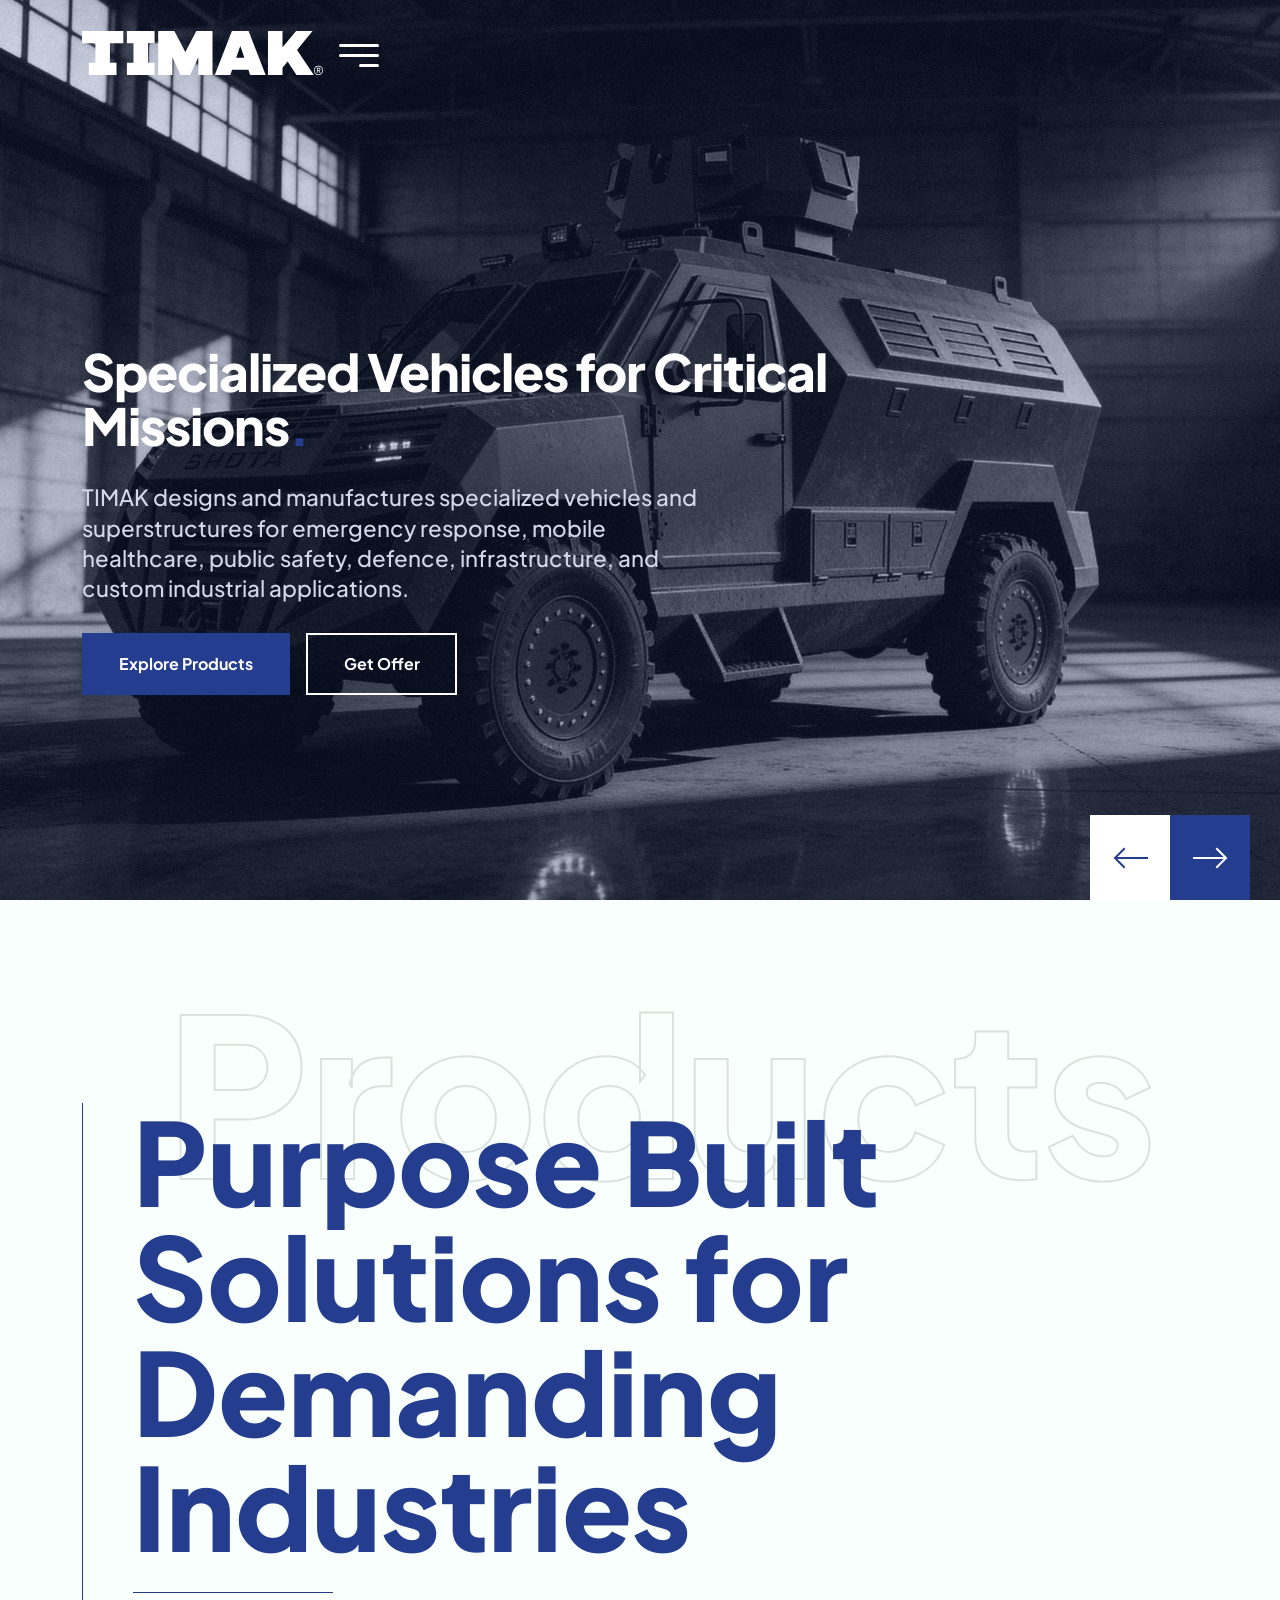
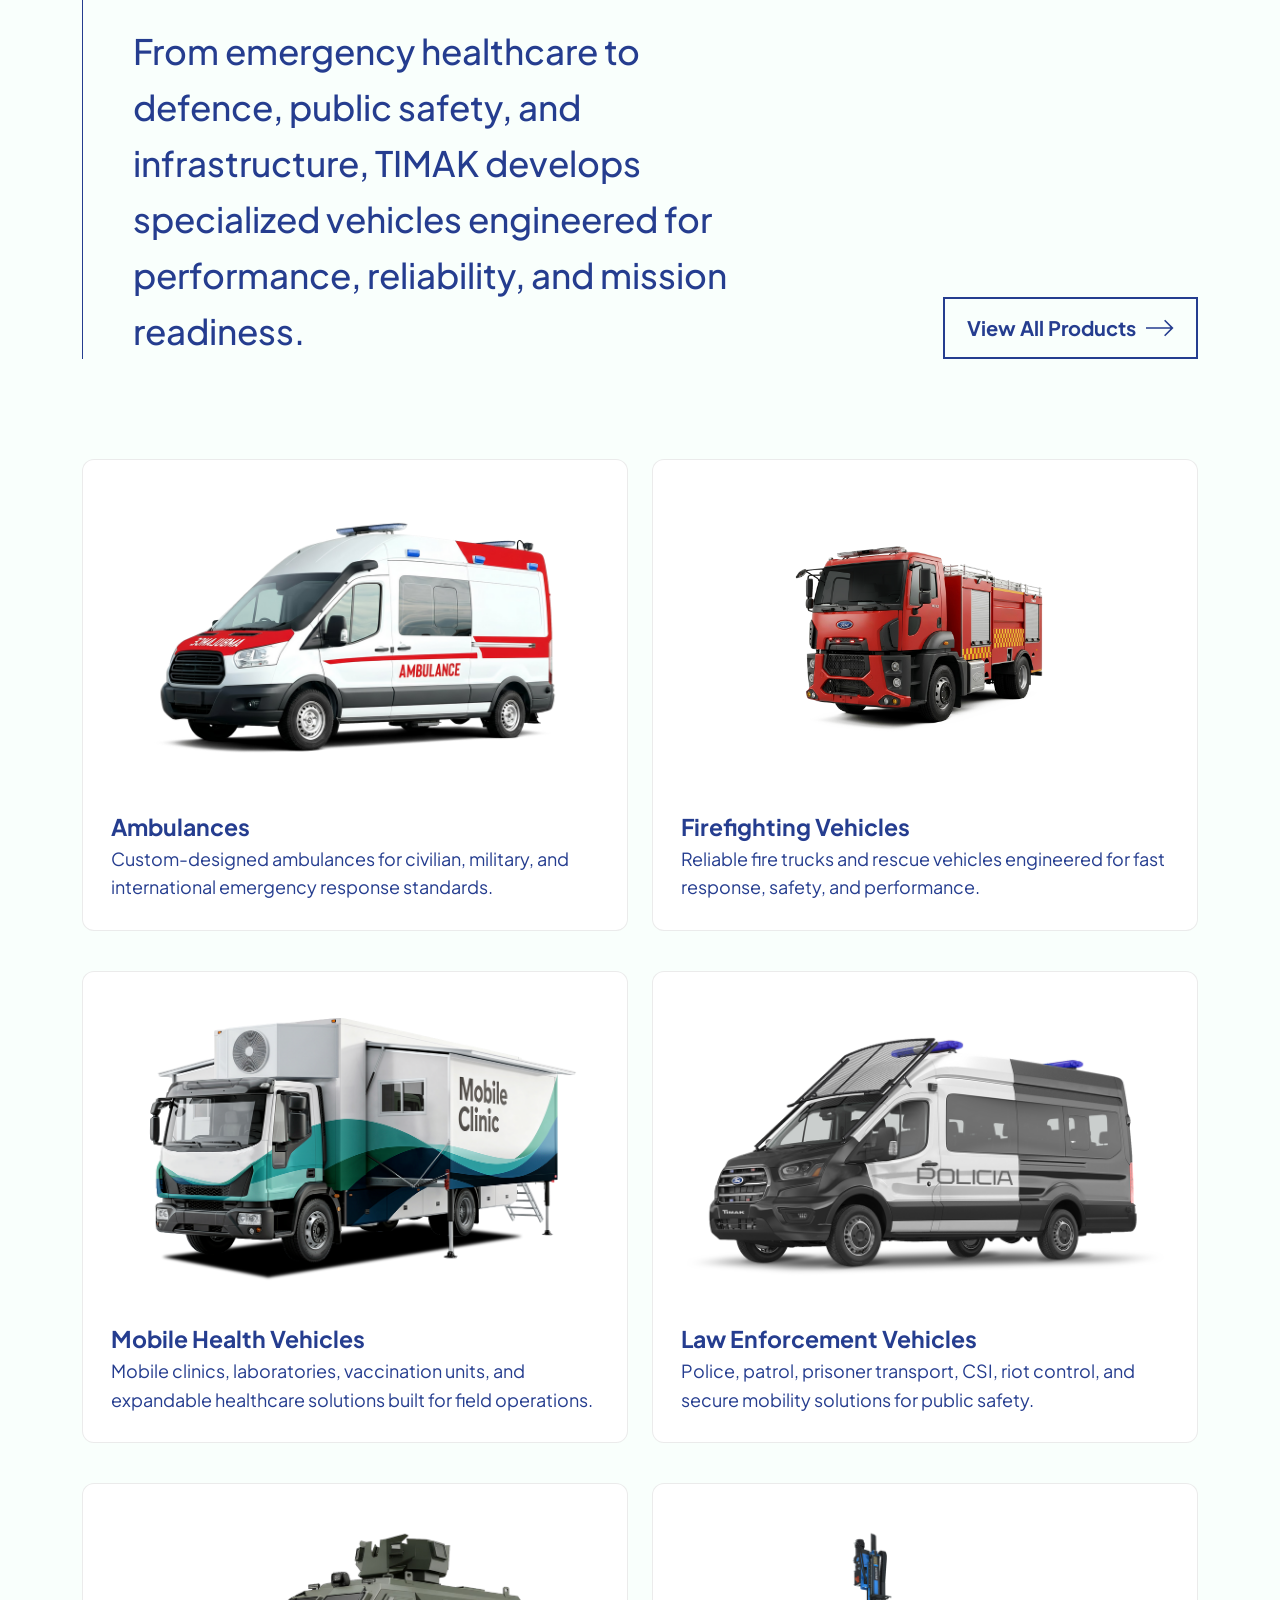
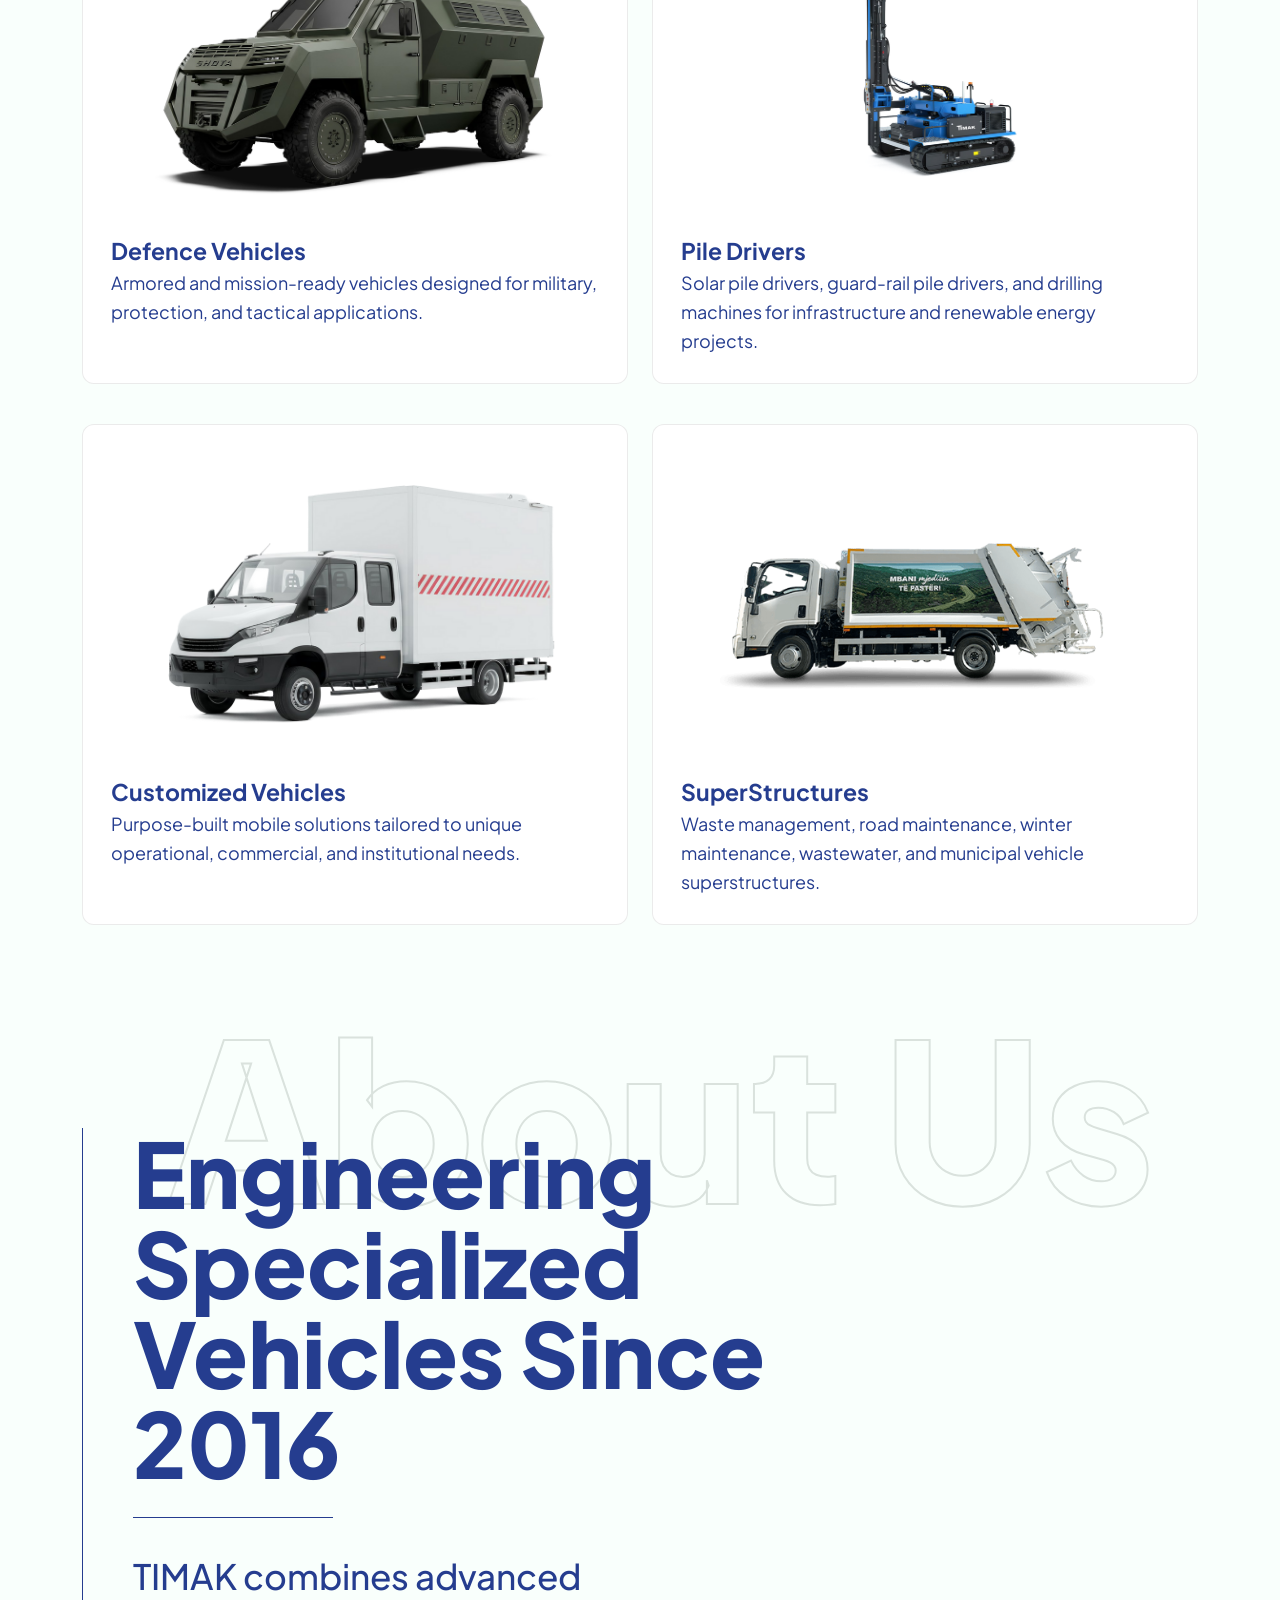
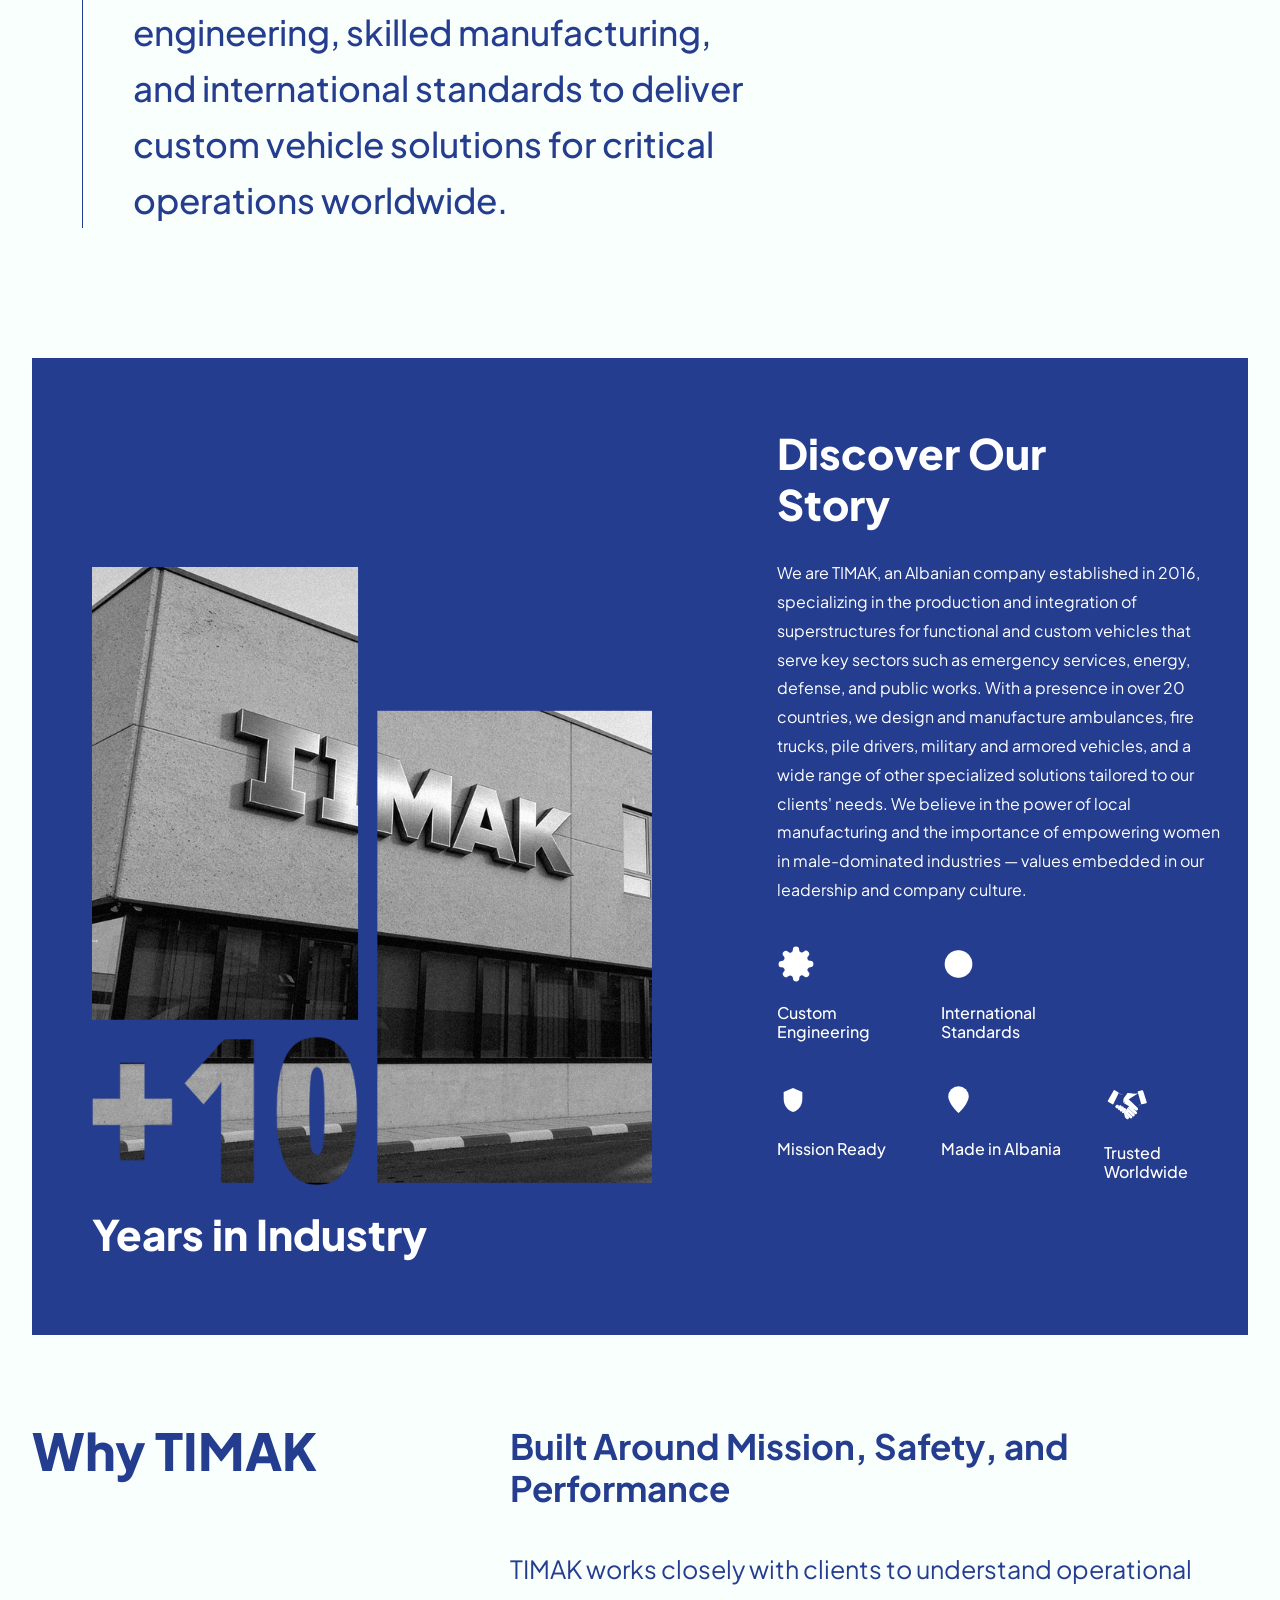
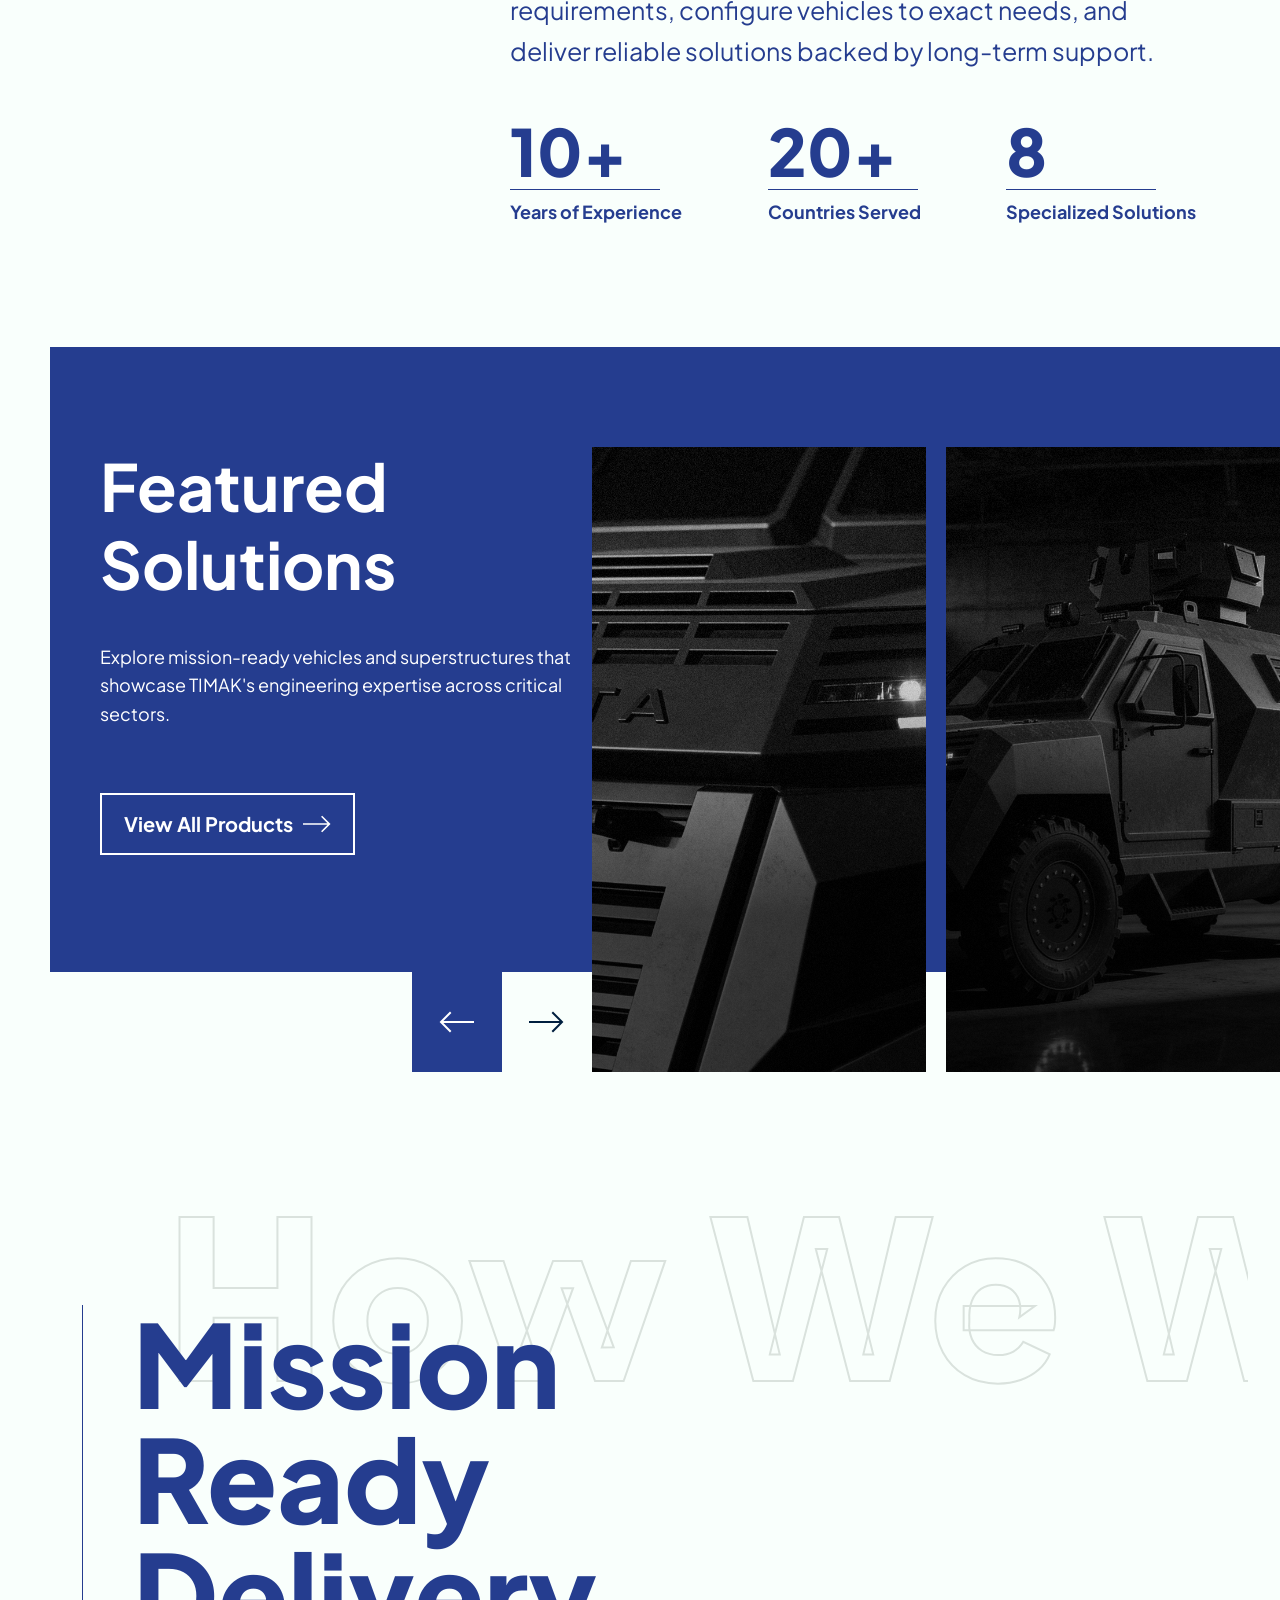
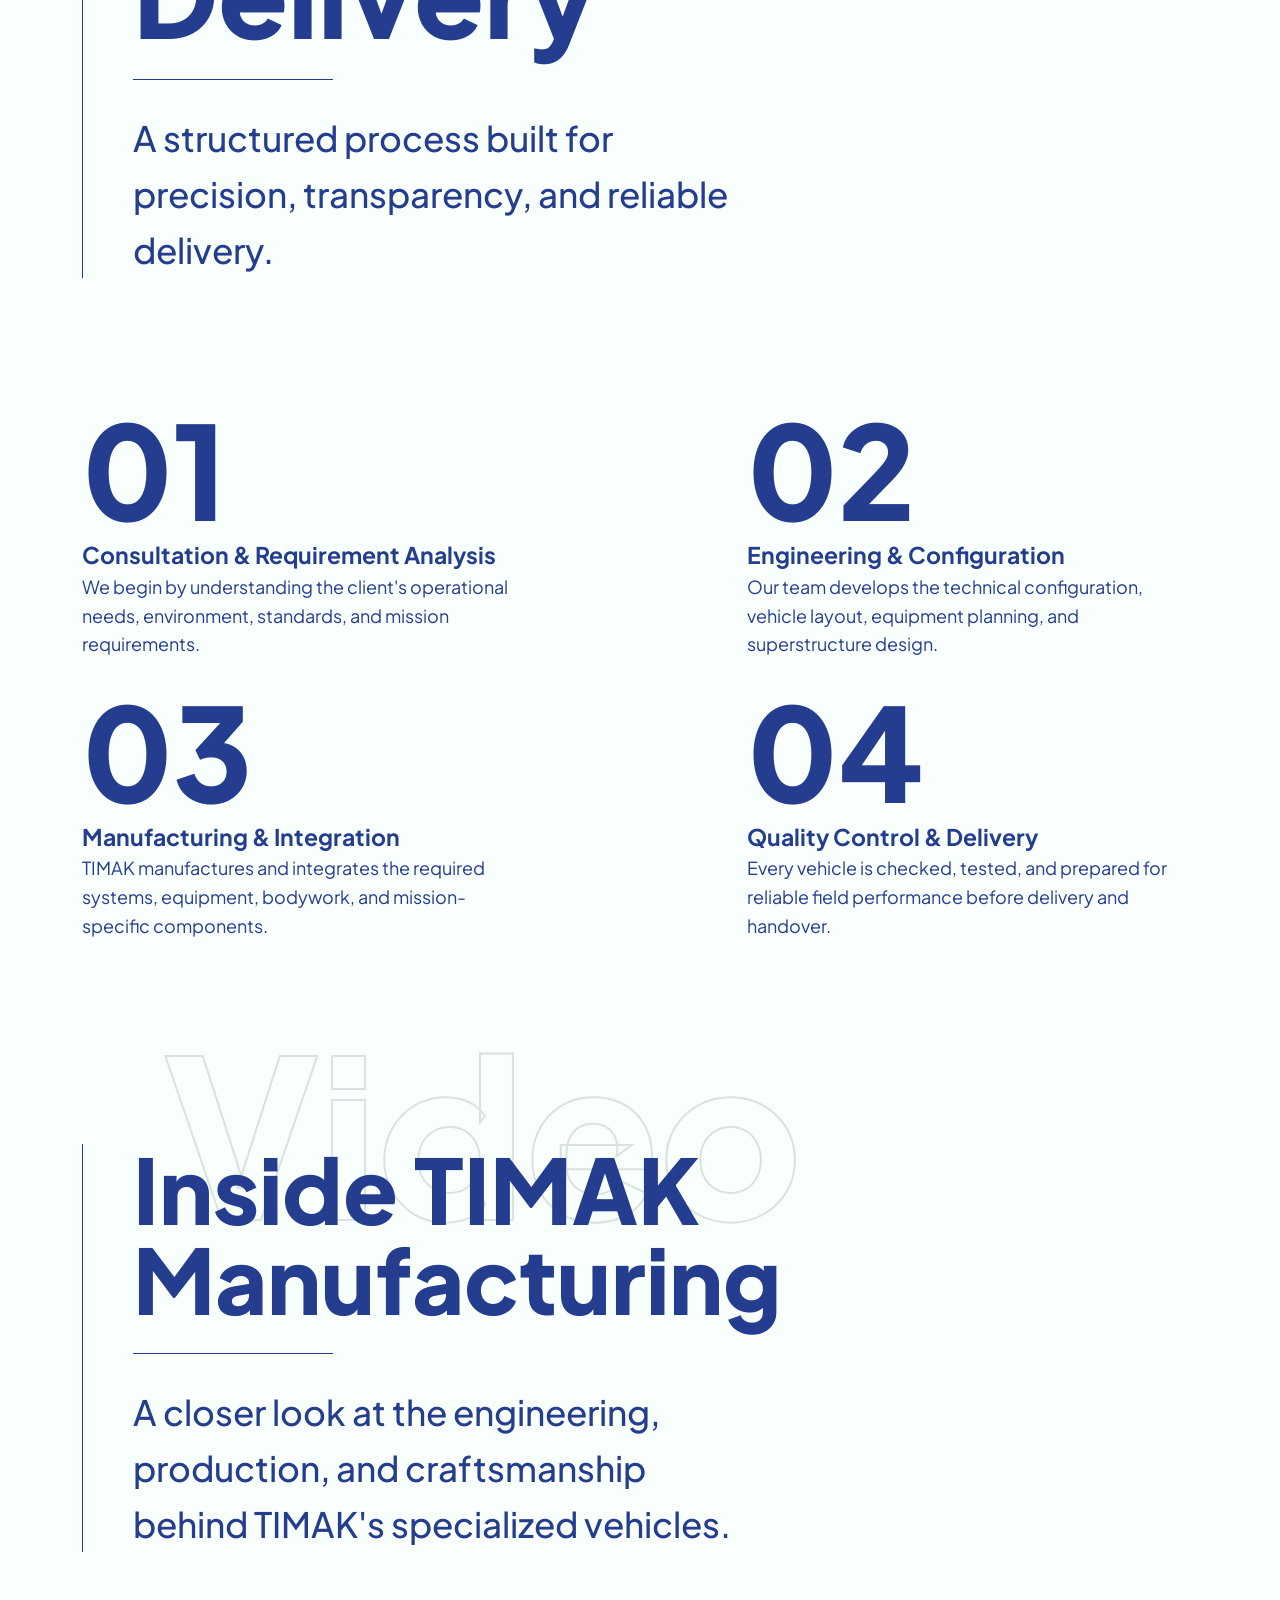
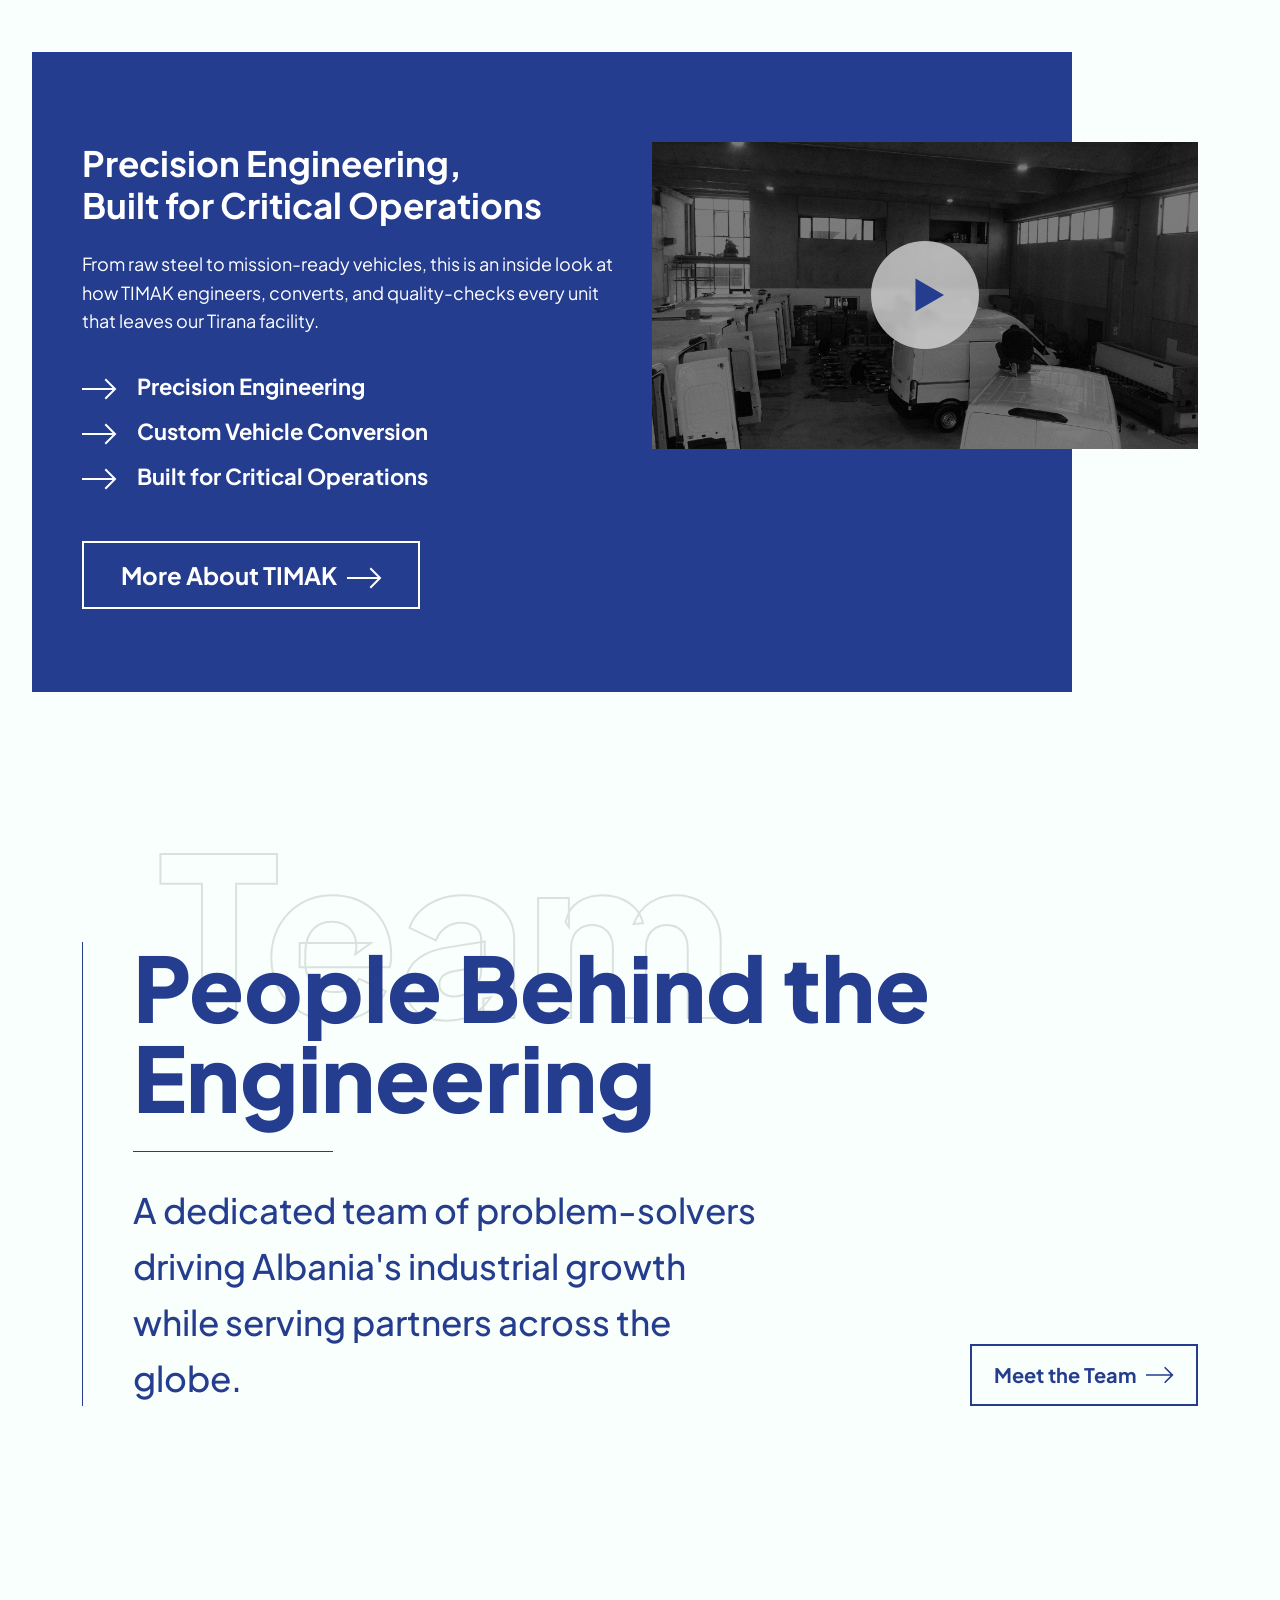
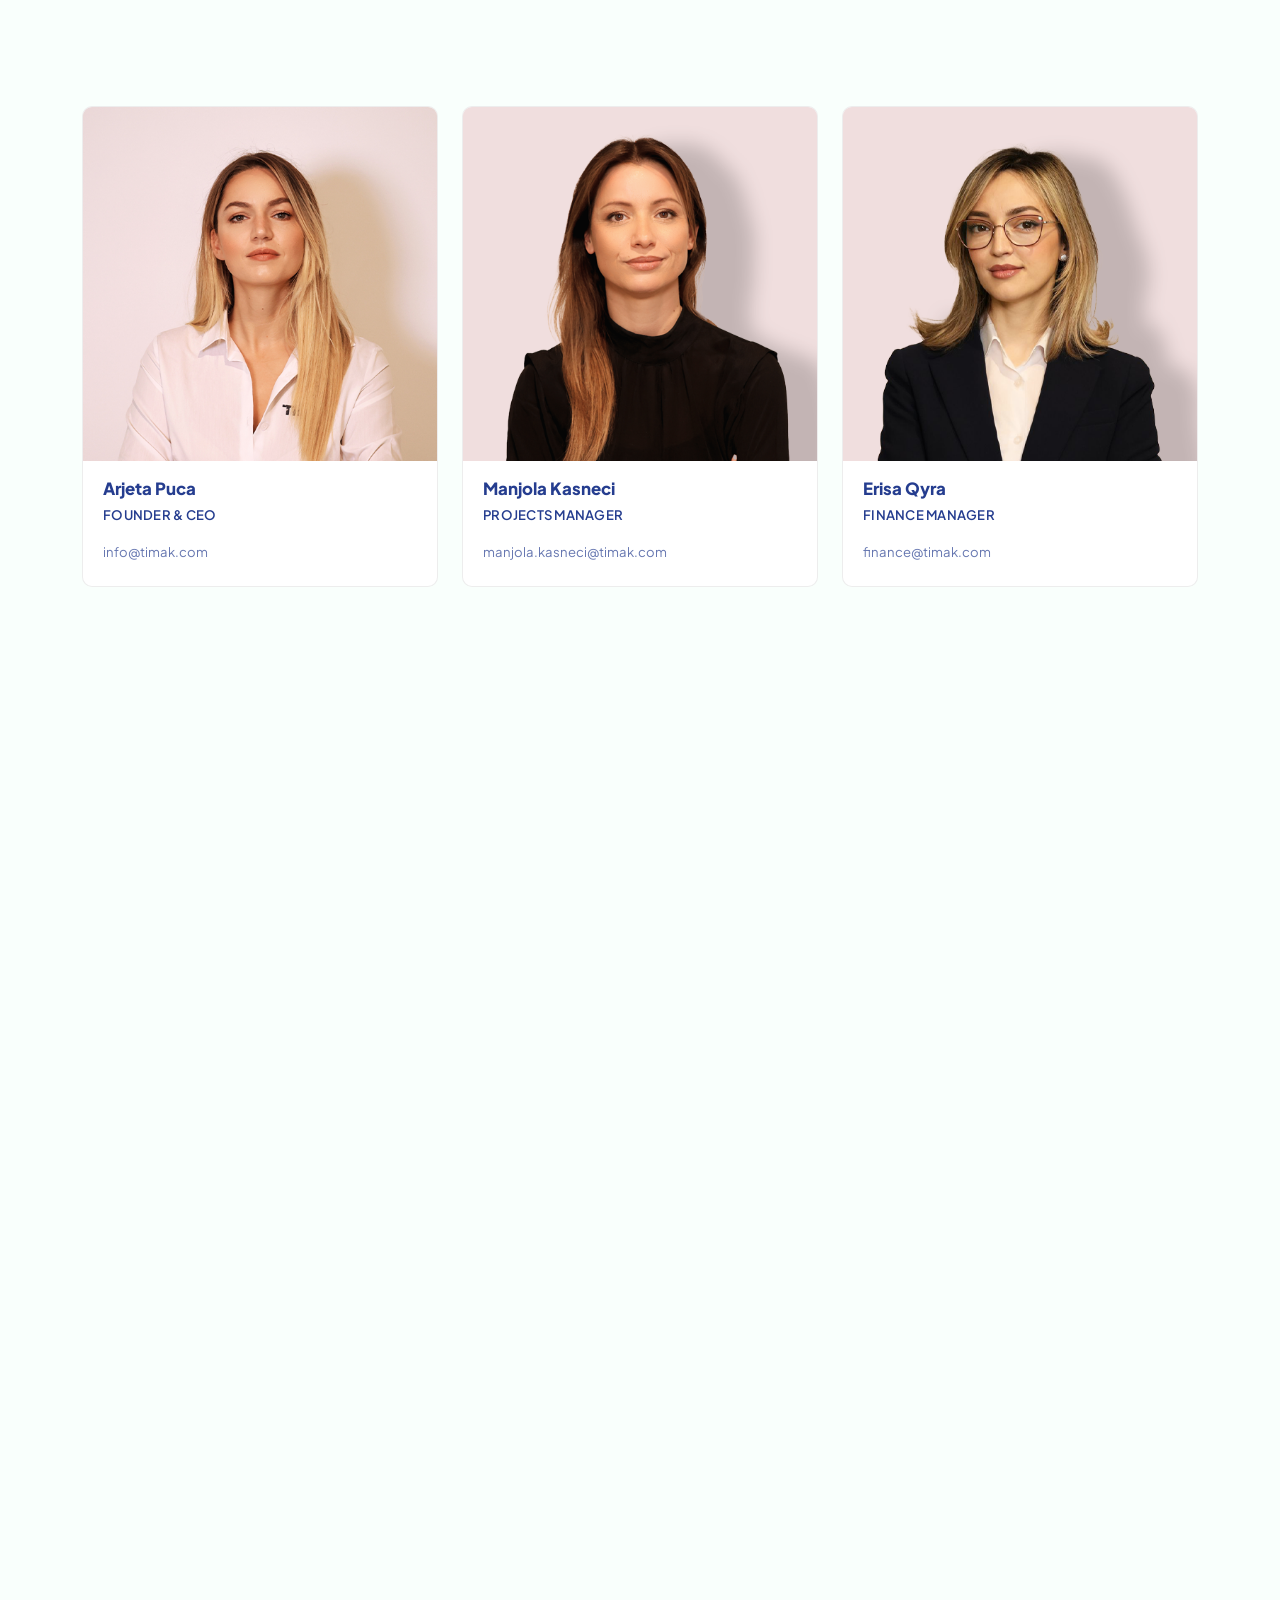
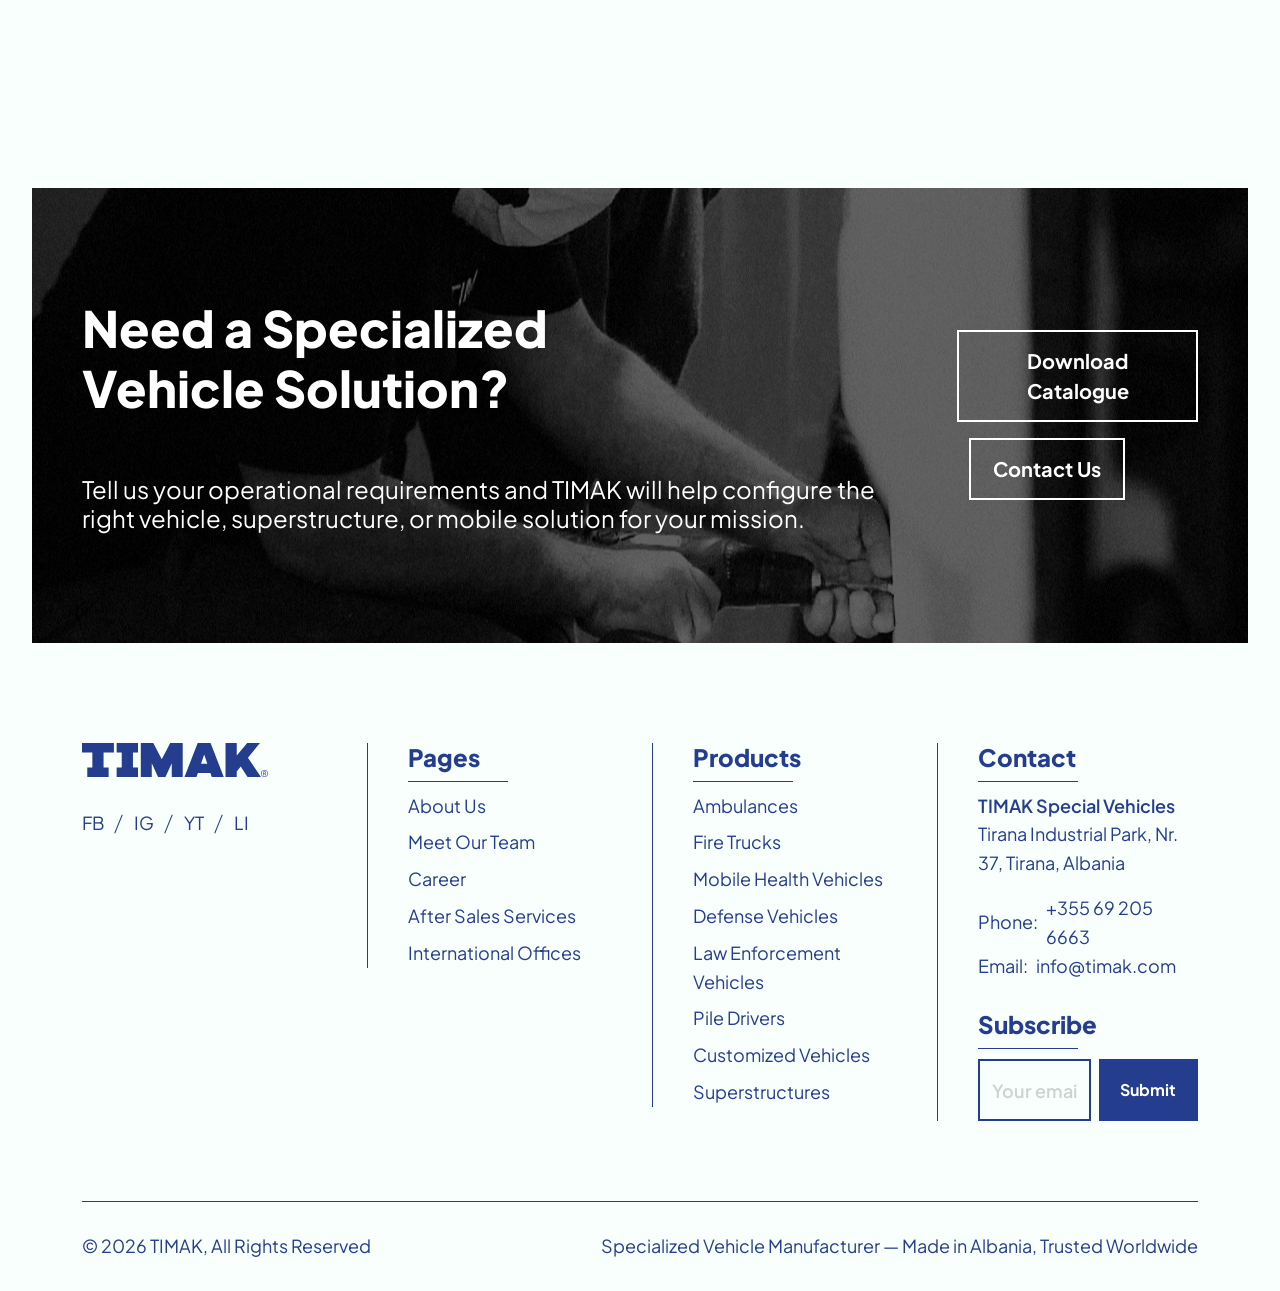
==== index.html @ 194fe2da "TIMAK first version" ====
<!doctype html>
<html lang="en">

	<head>
		<meta charset="utf-8">
        <meta name="theme-color"  content="#0e2a52">
		<meta name="viewport" content="width=device-width, initial-scale=1">
		<meta name="description" content="TIMAK is an Albanian manufacturer of specialized vehicles and superstructures for emergency response, mobile healthcare, defence, law enforcement, and infrastructure. Ambulances, firefighting vehicles, defence vehicles, pile drivers, and more — engineered for critical missions, trusted worldwide." data-i18n-content="seo.home.description">
		<title data-i18n-doctitle="seo.home.title">TIMAK | Specialized Vehicle Manufacturer for Critical Missions</title>
		<link rel="shortcut icon" type="images/png" href="assets/images/fav-icon/favicon.ico">

		<!-- Google fonts -->
		<link rel="preconnect" href="https://fonts.googleapis.com">
		<link rel="preconnect" href="https://fonts.gstatic.com" crossorigin>
		<link href="https://fonts.googleapis.com/css2?family=Plus+Jakarta+Sans:ital,wght@0,300;0,400;0,500;0,600;0,700;0,800;1,400;1,500;1,600;1,700;1,800&display=swap" rel="stylesheet">

		<!-- Main CSS -->
		<link rel="stylesheet" href="assets/css/swiper-bundle.min.css">
		<link rel="stylesheet" href="assets/css/odometer.css">
		<link rel="stylesheet" href="assets/css/animate.css">
		<link rel="stylesheet" href="assets/css/magnific-popup.css">
		<link rel="stylesheet" href="assets/css/style.css">
		<link rel="stylesheet" href="assets/css/rtl.css">

		<!-- TIMAK brand adjustments -->
		<style>
			.timak-logo-header{ height:38px; width:auto; display:block; }
			.timak-logo-footer{ height:34px; width:auto; display:block; }
			@media (min-width: 1200px){ .timak-logo-header{ height:44px; } }
			.lang-dropdown .dropdown-menu{ min-width:6rem; }
			.industria-button .btn + .btn{ margin-left: .75rem; }
			.hero-cta-group{ display:flex; flex-wrap:wrap; gap:16px; }
			.approach-tags{ list-style:none; padding:0; margin:0; display:flex; flex-wrap:wrap; gap:12px; }
			.approach-tags li{ border:1px solid rgba(255,255,255,.35); border-radius:40px; padding:8px 18px; font-weight:600; font-size:.85rem; }
			.product-card{ background:#fff; border:1px solid rgba(0,0,0,.08); border-radius:12px; padding:28px; display:flex; flex-direction:column; gap:20px; height:100%; box-sizing:border-box; transition:box-shadow .3s ease, transform .3s ease; color:inherit; text-decoration:none; }
			.product-card:hover{ box-shadow:0 12px 30px rgba(0,0,0,.08); transform:translateY(-3px); color:inherit; }
			.product-card:hover .service-title{ background-size:100% 2px; }
			.product-thumb{ aspect-ratio:16/10; display:flex; align-items:center; justify-content:center; overflow:hidden; }
			.product-thumb img{ max-width:100%; max-height:100%; width:auto; height:auto; object-fit:contain; }
			.about-contents-start{ max-width:560px; width:100%; }
			.about-contents-start img{ width:100%; height:auto; }
			.stroke-heading.about-svg-icon{ --bs-stroke-heading-color:#fff; }
			.about-svg-icon .handshake-icon{ height:42px !important; }
			.team-card-compact{ background:#fff; border:1px solid rgba(0,0,0,.07); border-radius:10px; overflow:hidden; height:100%; transition:box-shadow .3s ease, transform .3s ease; }
			.team-card-compact:hover{ box-shadow:0 10px 26px rgba(0,0,0,.08); transform:translateY(-3px); }
			.team-card-compact-photo{ aspect-ratio:1/1; overflow:hidden; background:#f3f4f6; }
			.team-card-compact-photo img{ display:block; width:100%; height:100%; object-fit:cover; object-position:top center; }
			.team-card-compact-body{ padding:18px 20px 20px; }
			.team-card-compact-name{ font-size:1.05rem; margin-bottom:2px; }
			.team-card-compact-role{ color:var(--bs-primary); font-weight:600; font-size:.82rem; text-transform:uppercase; letter-spacing:.02em; margin-bottom:8px; }
			.team-card-compact-email{ font-size:.82rem; color:var(--bs-secondary); opacity:.7; text-decoration:none; display:block; }
			.team-card-compact-email:hover{ opacity:1; color:var(--bs-primary); }
			.team-scroll-stage{ display:grid; }
			.team-scroll-stage > .team-scroll-group{ grid-area:1/1; pointer-events:none; }
			.team-scroll-stage > .team-scroll-group.is-active{ pointer-events:auto; }
			.team-placeholder{ background:#0e2a52 url('assets/images/photos/TIMAK_15.jpg') center/cover no-repeat; }
			#heroSlider .carousel-item{ overflow:hidden; }
			#heroSlider .carousel-item img{ object-position:center; }
			.hero-1 .hero-heading{ font-size:clamp(2rem, 4vw, 3.5rem); line-height:1.05; letter-spacing:-0.02em; max-width:760px; margin-bottom:0; }
			.hero-1 .content-text p.fs-4{ margin-top:0; font-size:1.4rem; line-height:1.35; max-width:680px; }
			.hero-1 .content-text{ padding-top:0 !important; padding-bottom:0 !important; align-items:flex-start; text-align:left; }
			.hero-1 .hero-cta-group{ justify-content:flex-start; }

			/* Full viewport-height hero */
			.hero-1,
			#heroSlider.carousel,
			#heroSlider .carousel-inner,
			#heroSlider .carousel-item{ height:100vh; min-height:100vh; }
			.hero-1 .carousel-captions{
				position:absolute;
				inset:0;
				display:flex;
				align-items:center;
				padding-top:140px;
			}
			.hero-1 .carousel-captions > .container{ width:100%; }
			@media (max-width:1199.98px){
				.hero-1 .carousel-captions{ padding-top:120px; }
			}
			@media (max-width:767.98px){
				.hero-1,
				#heroSlider.carousel,
				#heroSlider .carousel-inner,
				#heroSlider .carousel-item{ height:auto; min-height:100svh; }
				.hero-1 .carousel-captions{ padding-top:110px; padding-bottom:60px; }
			}

			/* Transparent header over hero at top of page, solid on scroll */
			.header-transparent{ transition: background-color .45s ease, box-shadow .45s ease; padding-top:14px; padding-bottom:14px; }
			@media (min-width:1200px){ .header-transparent{ padding-top:18px; padding-bottom:18px; } }
			.header-transparent:not(.sticky){
				--bs-header-bg: transparent;
				box-shadow: none;
			}
			.header-transparent:not(.sticky) .nav-border{
				--bs-navbar-border-color: transparent;
				border-top: 0;
			}
			.header-transparent:not(.sticky) .navbar{
				--bs-navbar-color: #fff;
				--bs-navbar-hover-color: #fff;
				--bs-navbar-active-color: #fff;
			}
			.header-transparent:not(.sticky) .nav-link.active,
			.header-transparent:not(.sticky) .nav-link.show{
				color: #fff;
			}
			.header-transparent:not(.sticky) .nav-link,
			.header-transparent:not(.sticky) .toggler-icon{
				transition: color .35s ease;
			}
			.header-transparent:not(.sticky) .dropdown-icon svg path{
				fill: #fff;
				transition: fill .35s ease;
			}
			.header-transparent:not(.sticky) .toggler-icon svg line{
				stroke: #fff;
				transition: stroke .35s ease;
			}
			.header-transparent:not(.sticky) .timak-logo-header{
				filter: brightness(0) invert(1);
				transition: filter .35s ease;
			}
			.header-transparent .timak-logo-header,
			.header-transparent .dropdown-icon svg path,
			.header-transparent .toggler-icon svg line{
				transition: filter .35s ease, fill .35s ease, stroke .35s ease;
			}
		</style>

	</head>



	<body>
		<div class="page">

			<div class="w-100 h-100 position-fixed top-0 start-0 page-lines">
				<div class="container position-relative h-100">
					<span class="page-line-start position-absolute h-100"></span>
					<span class="page-line-end position-absolute h-100"></span>
				</div>
			</div>

			<!--Header Section ======================-->
			<header class="section-header header-1 industria-nav sticky-navbar header-bg-1 header-transparent">
				<nav class="navbar navbar-expand-xxl navbar-light nav-border hover-menu">
					<div class="container">
						<div class="d-flex align-items-center justify-content-between d-xxl-none">
							<a href="index.html" class="navbar-brand logo">
								<img src="assets/images/timak-logo-horizontal.svg" class="timak-logo-header" alt="TIMAK - Specialized Vehicle Manufacturer">
							</a>
							<a href="#" class="toggler-icon text-decoration-none d-block" data-bs-toggle="offcanvas" data-bs-target="#industriaNavbar" aria-controls="industriaNavbar" aria-label="Toggle navigation">
								<svg width="40" height="23" viewBox="0 0 40 23" fill="none" xmlns="http://www.w3.org/2000/svg">
									<line x1="1.5" y1="1.5" x2="38.5" y2="1.5" stroke="#253B2F" stroke-width="3" stroke-linecap="round"/>
									<line x1="1.5" y1="11.5" x2="38.5" y2="11.5" stroke="#253B2F" stroke-width="3" stroke-linecap="round"/>
									<line x1="21.5" y1="21.5" x2="38.5" y2="21.5" stroke="#253B2F" stroke-width="3" stroke-linecap="round"/>
								</svg>
							</a>
						</div>
						<div class="collapse navbar-collapse">
							<div class="d-flex align-items-center justify-content-between flex-grow-1">
								<a href="index.html" class="navbar-brand logo d-none d-xxl-flex align-items-center me-4" style="margin-right:56px;">
									<img src="assets/images/timak-logo-horizontal.svg" class="timak-logo-header" alt="TIMAK - Specialized Vehicle Manufacturer">
								</a>
								<ul class="navbar-nav flex-grow-1 align-items-xl-center justify-content-xl-between gap-3">
									<li class="nav-item">
										<a class="nav-link active" aria-current="page" href="index.html" aria-label="nav-links" data-i18n="nav.home">Home</a>
									</li>
									<li class="nav-item dropdown">
										<a class="nav-link d-flex gap-2 align-items-center" href="products.html" aria-label="nav-links" data-bs-toggle="dropdown-hover" aria-expanded="false"><span data-i18n="nav.products">Products</span><span class="dropdown-icon">
												<svg width="12" height="9" viewBox="0 0 12 9" fill="none" xmlns="http://www.w3.org/2000/svg">
													<path d="M11 8L6 2L1 8"/>
												</svg>
											</span>
										</a>
										<div class="dropdown-menu dropdown-menu-lg">
											<div class="row">
												<div class="col-lg-6">
													<div class="d-flex flex-column">
														<a class="dropdown-item" href="products.html#ambulances" aria-label="single-pages"><span class="link-hover-animation-1" data-i18n="nav.products.ambulances">Ambulances</span></a>
														<a class="dropdown-item" href="products.html#firefighting-vehicles" aria-label="single-pages"><span class="link-hover-animation-1" data-i18n="nav.products.firefighting">Firefighting Vehicles</span></a>
														<a class="dropdown-item" href="products.html#mobile-health-vehicles" aria-label="single-pages"><span class="link-hover-animation-1" data-i18n="nav.products.mobileHealth">Mobile Health Vehicles</span></a>
														<a class="dropdown-item" href="products.html#law-enforcement-vehicles" aria-label="single-pages"><span class="link-hover-animation-1" data-i18n="nav.products.lawEnforcement">Law Enforcement Vehicles</span></a>
													</div>
												</div>
												<div class="col-lg-6">
													<div class="d-flex flex-column dropdown-items-separator separator">
														<a class="dropdown-item" href="products.html#defence-vehicles" aria-label="single-pages"><span class="link-hover-animation-1" data-i18n="nav.products.defence">Defence Vehicles</span></a>
														<a class="dropdown-item" href="products.html#pile-drivers" aria-label="single-pages"><span class="link-hover-animation-1" data-i18n="nav.products.pileDrivers">Pile Drivers</span></a>
														<a class="dropdown-item" href="products.html#customized-vehicles" aria-label="single-pages"><span class="link-hover-animation-1" data-i18n="nav.products.customized">Customized Vehicles</span></a>
														<a class="dropdown-item" href="products.html#superstructures" aria-label="single-pages"><span class="link-hover-animation-1" data-i18n="nav.products.superstructures">SuperStructures</span></a>
													</div>
												</div>
											</div>
										</div>
									</li>
									<li class="nav-item">
										<a class="nav-link" href="after-sales-services.html" aria-label="nav-links" data-i18n="nav.afterSales">After Sales Services</a>
									</li>
									<li class="nav-item dropdown ">
                                        <a class="nav-link d-flex gap-2 align-items-center" href="#" aria-label="nav-links" data-bs-toggle="dropdown" aria-expanded="false"><span data-i18n="nav.company">Company</span><span class="dropdown-icon">
                                                <svg width="12" height="9" viewBox="0 0 12 9" fill="none" xmlns="http://www.w3.org/2000/svg">
                                                    <path d="M11 8L6 2L1 8"/>
                                                </svg>
                                            </span>
                                        </a>
                                        <ul class="dropdown-menu">
                                            <li><a class="dropdown-item" href="about-us.html" aria-label="single-pages"><span class="link-hover-animation-1" data-i18n="nav.company.aboutUs">About Us</span></a></li>
                                            <li><a class="dropdown-item" href="team.html" aria-label="single-pages"><span class="link-hover-animation-1" data-i18n="nav.company.team">Meet Our Team</span></a></li>
                                            <li><a class="dropdown-item" href="career.html" aria-label="single-pages"><span class="link-hover-animation-1" data-i18n="nav.company.career">Career</span></a></li>
                                            <li><a class="dropdown-item" href="international-offices.html" aria-label="single-pages"><span class="link-hover-animation-1" data-i18n="nav.company.offices">International Offices</span></a></li>
                                        </ul>
                                    </li>
									<li class="nav-item">
										<a class="nav-link" href="contact.html" data-i18n="nav.contact">Contact Us</a>
									</li>
									<li class="nav-item dropdown lang-dropdown">
										<a class="nav-link d-flex gap-2 align-items-center" href="#" aria-label="language switcher" data-bs-toggle="dropdown" aria-expanded="false">
											EN
											<span class="dropdown-icon">
												<svg width="12" height="9" viewBox="0 0 12 9" fill="none" xmlns="http://www.w3.org/2000/svg">
													<path d="M11 8L6 2L1 8"/>
												</svg>
											</span>
										</a>
										<ul class="dropdown-menu" data-lang-switcher>
											<li><a class="dropdown-item active" href="#" data-lang="en">EN</a></li>
											<li><a class="dropdown-item" href="#" data-lang="sq">SQ</a></li>
											<li><a class="dropdown-item" href="#" data-lang="ru">RU</a></li>
											<li><a class="dropdown-item" href="#" data-lang="es">ES</a></li>
											<li><a class="dropdown-item" href="#" data-lang="fr">FR</a></li>
											<li><a class="dropdown-item" href="#" data-lang="ar">AR</a></li>
										</ul>
									</li>
								</ul>
							</div>
						</div>
					</div>
					<!-- container-fluid -->
				</nav>

			</header>
			<!--Header Section ======================-->


			<!--Mobile-Header ======================-->
			<nav class="industria-nav" aria-label="Offcanvas navbar large">
				<div class="offcanvas offcanvas-end" data-bs-backdrop="static" tabindex="-1" id="industriaNavbar" aria-labelledby="industriaNavbarLabel">
					<div class="offcanvas-header">
						<span class="offcanvas-title" id="industriaNavbarLabel">
							<a href="index.html" class="navbar-brand logo">
								<img src="assets/images/timak-logo-horizontal.svg" class="timak-logo-header" alt="TIMAK - Specialized Vehicle Manufacturer">
							</a>
						</span>
						<button type="button" class="btn-close" data-bs-dismiss="offcanvas" aria-label="Close"></button>
					</div>
					<div class="offcanvas-body justify-content-between section-full-width">
						<ul class="navbar-nav flex-grow-1 align-items-xl-center gap-3 gap-xl-40 gap-xxl-50">
							<li class="nav-item">
								<a class="nav-link active" aria-current="page" href="index.html" aria-label="nav-links" data-i18n="nav.home">Home</a>
							</li>
							<li class="nav-item dropdown">
								<a class="nav-link d-flex gap-2 align-items-center" href="products.html" aria-label="nav-links" data-bs-toggle="dropdown-hover" aria-expanded="false"><span data-i18n="nav.products">Products</span><span class="dropdown-icon">
										<svg width="12" height="9" viewBox="0 0 12 9" fill="none" xmlns="http://www.w3.org/2000/svg">
											<path d="M11 8L6 2L1 8"/>
										</svg>
									</span>
								</a>
								<div class="dropdown-menu dropdown-menu-lg">
									<div class="row">
										<div class="col-lg-6">
											<div class="d-flex flex-column">
												<a class="dropdown-item" href="products.html#ambulances" aria-label="single-pages"><span class="link-hover-animation-1" data-i18n="nav.products.ambulances">Ambulances</span></a>
												<a class="dropdown-item" href="products.html#firefighting-vehicles" aria-label="single-pages"><span class="link-hover-animation-1" data-i18n="nav.products.firefighting">Firefighting Vehicles</span></a>
												<a class="dropdown-item" href="products.html#mobile-health-vehicles" aria-label="single-pages"><span class="link-hover-animation-1" data-i18n="nav.products.mobileHealth">Mobile Health Vehicles</span></a>
												<a class="dropdown-item" href="products.html#law-enforcement-vehicles" aria-label="single-pages"><span class="link-hover-animation-1" data-i18n="nav.products.lawEnforcement">Law Enforcement Vehicles</span></a>
											</div>
										</div>
										<div class="col-lg-6">
											<div class="d-flex flex-column dropdown-items-separator separator">
												<a class="dropdown-item" href="products.html#defence-vehicles" aria-label="single-pages"><span class="link-hover-animation-1" data-i18n="nav.products.defence">Defence Vehicles</span></a>
												<a class="dropdown-item" href="products.html#pile-drivers" aria-label="single-pages"><span class="link-hover-animation-1" data-i18n="nav.products.pileDrivers">Pile Drivers</span></a>
												<a class="dropdown-item" href="products.html#customized-vehicles" aria-label="single-pages"><span class="link-hover-animation-1" data-i18n="nav.products.customized">Customized Vehicles</span></a>
												<a class="dropdown-item" href="products.html#superstructures" aria-label="single-pages"><span class="link-hover-animation-1" data-i18n="nav.products.superstructures">SuperStructures</span></a>
											</div>
										</div>
									</div>
								</div>
							</li>
							<li class="nav-item">
								<a class="nav-link" href="after-sales-services.html" aria-label="nav-links" data-i18n="nav.afterSales">After Sales Services</a>
							</li>
							<li class="nav-item dropdown ">
								<a class="nav-link d-flex gap-2 align-items-center" href="#" aria-label="nav-links" data-bs-toggle="dropdown" aria-expanded="false"><span data-i18n="nav.company">Company</span><span class="dropdown-icon">
										<svg width="12" height="9" viewBox="0 0 12 9" fill="none" xmlns="http://www.w3.org/2000/svg">
											<path d="M11 8L6 2L1 8"/>
										</svg>
									</span>
								</a>
								<ul class="dropdown-menu">
									<li><a class="dropdown-item" href="about-us.html" aria-label="single-pages"><span class="link-hover-animation-1" data-i18n="nav.company.aboutUs">About Us</span></a></li>
									<li><a class="dropdown-item" href="team.html" aria-label="single-pages"><span class="link-hover-animation-1" data-i18n="nav.company.team">Meet Our Team</span></a></li>
									<li><a class="dropdown-item" href="career.html" aria-label="single-pages"><span class="link-hover-animation-1" data-i18n="nav.company.career">Career</span></a></li>
									<li><a class="dropdown-item" href="international-offices.html" aria-label="single-pages"><span class="link-hover-animation-1" data-i18n="nav.company.offices">International Offices</span></a></li>
								</ul>
							</li>
							<li class="nav-item">
								<a class="nav-link" href="contact.html" data-i18n="nav.contact">Contact Us</a>
							</li>
							<li class="nav-item dropdown lang-dropdown">
								<a class="nav-link d-flex gap-2 align-items-center" href="#" aria-label="language switcher" data-bs-toggle="dropdown" aria-expanded="false">
									EN
									<span class="dropdown-icon">
										<svg width="12" height="9" viewBox="0 0 12 9" fill="none" xmlns="http://www.w3.org/2000/svg">
											<path d="M11 8L6 2L1 8"/>
										</svg>
									</span>
								</a>
								<ul class="dropdown-menu" data-lang-switcher>
									<li><a class="dropdown-item active" href="#" data-lang="en">EN</a></li>
									<li><a class="dropdown-item" href="#" data-lang="sq">SQ</a></li>
									<li><a class="dropdown-item" href="#" data-lang="ru">RU</a></li>
									<li><a class="dropdown-item" href="#" data-lang="es">ES</a></li>
									<li><a class="dropdown-item" href="#" data-lang="fr">FR</a></li>
									<li><a class="dropdown-item" href="#" data-lang="ar">AR</a></li>
								</ul>
							</li>
						</ul>
						<div class="d-flex align-items-center gap-40 gap-xxl-50 pt-30 pt-xl-0">
							<div>
								<a href="contact.html" class="btn btn-primary"><span data-i18n="common.getOffer">Get Offer</span></a>
							</div>
						</div>
					</div>
				</div>
			</nav>
			<!--Mobile-Header ======================-->


			<!--Hero Section ======================-->
			<section class="section-hero hero-1 max-width">
				<div id="heroSlider" class="carousel carousel-dark slide" data-bs-interval="4500" data-bs-ride="carousel">

					<div class="carousel-inner">
						<div class="carousel-item active">
							<img src="assets/images/photos/TIMAK_5.jpg" class="img-fluid" alt="TIMAK SHOTA MRAP defence vehicle inside TIMAK manufacturing facility in Albania" data-i18n-alt="home.hero1.imgAlt">
							<div class="carousel-captions">
								<div class="container">
									<div class="content-text d-flex flex-column gap-30 gap-xxl-40">
										<h2 class="display-2 hero-heading fw-extra-bold mb-0"><span data-i18n="home.hero1.title">Specialized Vehicles for Critical Missions</span><span class="text-primary">.</span></h2>
										<p class="fs-4 fw-medium text-white mb-0" style="max-width:640px;" data-i18n="home.hero1.text">TIMAK designs and manufactures specialized vehicles and superstructures for emergency response, mobile healthcare, public safety, defence, infrastructure, and custom industrial applications.</p>
										<div class="hero-cta-group">
											<a href="products.html" class="btn btn-primary" data-i18n="home.hero1.cta1">Explore Products</a>
											<a href="contact.html" class="btn btn-outline-white"><span data-i18n="common.getOffer">Get Offer</span></a>
										</div>
									</div>
								</div>
							</div>
						</div>
						<div class="carousel-item">
							<img src="assets/images/photos/TIMAK_9.jpg" class="img-fluid" style="object-position:center 80%;" alt="TIMAK production floor manufacturing ambulances and mobile healthcare vehicles" data-i18n-alt="home.hero2.imgAlt" data-i18n-alt="home.hero2.imgAlt">
							<div class="carousel-captions">
								<div class="container">
									<div class="content-text d-flex flex-column gap-30 gap-xxl-40">
										<h2 class="display-2 hero-heading fw-extra-bold mb-0"><span data-i18n="home.hero2.title">Ambulances & Mobile Healthcare Solutions</span><span class="text-primary">.</span></h2>
										<p class="fs-4 fw-medium text-white mb-0" style="max-width:640px;" data-i18n="home.hero2.text">Custom-built ambulances, mobile clinics, and expandable medical units engineered for rapid, reliable field response.</p>
										<div class="hero-cta-group">
											<a href="products.html#ambulances" class="btn btn-primary" data-i18n="home.hero2.cta1">Explore Ambulances</a>
											<a href="contact.html" class="btn btn-outline-white"><span data-i18n="common.getOffer">Get Offer</span></a>
										</div>
									</div>
								</div>
							</div>
						</div>
						<div class="carousel-item">
							<img src="assets/images/photos/TIMAK_1.jpg" class="img-fluid" alt="TIMAK SHOTA MRAP defence vehicle detail, engineered for tactical mobility" data-i18n-alt="home.hero3.imgAlt">
							<div class="carousel-captions">
								<div class="container">
									<div class="content-text d-flex flex-column gap-30 gap-xxl-40">
										<h2 class="display-2 hero-heading fw-extra-bold mb-0"><span data-i18n="home.hero3.title">Defence, Law Enforcement & Custom Superstructures</span><span class="text-primary">.</span></h2>
										<p class="fs-4 fw-medium text-white mb-0" style="max-width:640px;" data-i18n="home.hero3.text">Armored and mission-ready vehicles, tactical mobility solutions, and municipal superstructures built to perform under pressure.</p>
										<div class="hero-cta-group">
											<a href="products.html#defence-vehicles" class="btn btn-primary" data-i18n="home.hero3.cta1">Explore Defence Vehicles</a>
											<a href="contact.html" class="btn btn-outline-white"><span data-i18n="common.getOffer">Get Offer</span></a>
										</div>
									</div>
								</div>
							</div>
						</div>
					</div>
					<div class="carousel-control-buttons d-flex flex-column flex-sm-row gap-0 position-absolute bottom-0 end-0">
						<a class="prev-btn" href="#" data-bs-target="#heroSlider" data-bs-slide="prev">
							<svg class="arrow-reverse" width="35" height="22" viewBox="0 0 35 22" fill="none" xmlns="http://www.w3.org/2000/svg">
								<path fill-rule="evenodd" clip-rule="evenodd" d="M24 0.585815L34.4142 10.9999L24 21.4142L22.5858 20L30.5857 12L0 12L2.38419e-07 10L30.5858 10L22.5858 2.00003L24 0.585815Z"/>
							</svg>
						</a>
						<a class="next-btn" href="#" data-bs-target="#heroSlider" data-bs-slide="next">
							<svg width="35" height="22" viewBox="0 0 35 22" fill="none" xmlns="http://www.w3.org/2000/svg">
								<path fill-rule="evenodd" clip-rule="evenodd" d="M24 0.585815L34.4142 10.9999L24 21.4142L22.5858 20L30.5857 12L0 12L2.38419e-07 10L30.5858 10L22.5858 2.00003L24 0.585815Z"/>
							</svg>
						</a>
					</div>
				</div>
			</section>
			<!--Hero Section ======================-->


			<!--Service Section (Product Categories) ======================-->
			<section class="section-service">
				<div class="section-full-width">
					<div class="section-title-wrapper position-relative">
						<div class="scroll-move">
							<span class="scrolling-text display-1 fw-extra-bold stroke-title text-stroke stroke-width-2 stroke-opacity-20 stroke-color lh-1" data-i18n="home.services.eyebrow">Products</span>
						</div>
						<div class="container">
							<div class="section-title section-separator">
								<h2 class="fw-extra-bold heading-title title-width separator lh-1" style="font-size: 115px;" data-i18n="home.services.title">Purpose Built Solutions for Demanding Industries</h2>
								<div class="d-flex flex-column flex-lg-row gap-4 align-items-lg-end justify-content-lg-between">
									<p class="fs-4 fw-medium mb-0 subtitle subtitle-width" data-i18n="home.services.subtitle">From emergency healthcare to defence, public safety, and infrastructure, TIMAK develops specialized vehicles engineered for performance, reliability, and mission readiness.</p>
									<div class="industria-button">
										<a href="products.html" class="btn btn-xl btn-outline-secondary gap-10"><span data-i18n="common.viewAllProducts">View All Products</span>
											<svg width="35" height="22" viewBox="0 0 35 22" fill="none" xmlns="http://www.w3.org/2000/svg">
												<path fill-rule="evenodd" clip-rule="evenodd" d="M24 0.585815L34.4142 10.9999L24 21.4142L22.5858 20L30.5857 12L0 12L2.38419e-07 10L30.5858 10L22.5858 2.00003L24 0.585815Z"/>
											</svg>
										</a>
									</div>
								</div>
							</div>
						</div>
					</div>
					<div class="container">
						<div class="row gx-4 gy-40 position-relative">
							<div class="col-12 col-md-6">
								<a href="products.html#ambulances" class="product-card">
									<div class="product-thumb">
										<img src="assets/images/products/ambulances.png" alt="TIMAK ambulance - specialized emergency medical vehicle" data-i18n-alt="home.card.ambulances.imgAlt" loading="lazy">
									</div>
									<div class="d-flex flex-column gap-1">
										<h4 class="service-title mb-0 link-hover-animation-1" data-i18n="nav.products.ambulances">Ambulances</h4>
										<p class="mb-0" data-i18n="home.card.ambulances.desc">Custom-designed ambulances for civilian, military, and international emergency response standards.</p>
									</div>
								</a>
							</div>
							<div class="col-12 col-md-6">
								<a href="products.html#firefighting-vehicles" class="product-card">
									<div class="product-thumb">
										<img src="assets/images/products/firefighting-vehicles.png" alt="TIMAK firefighting vehicle - fire truck engineered for rapid response" data-i18n-alt="home.card.firefighting.imgAlt" loading="lazy">
									</div>
									<div class="d-flex flex-column gap-1">
										<h4 class="service-title mb-0 link-hover-animation-1" data-i18n="nav.products.firefighting">Firefighting Vehicles</h4>
										<p class="mb-0" data-i18n="home.card.firefighting.desc">Reliable fire trucks and rescue vehicles engineered for fast response, safety, and performance.</p>
									</div>
								</a>
							</div>
							<div class="col-12 col-md-6">
								<a href="products.html#mobile-health-vehicles" class="product-card">
									<div class="product-thumb">
										<img src="assets/images/products/mobile-health-vehicles.png" alt="TIMAK mobile health vehicle - mobile clinic for field healthcare operations" data-i18n-alt="home.card.mobileHealth.imgAlt" loading="lazy">
									</div>
									<div class="d-flex flex-column gap-1">
										<h4 class="service-title mb-0 link-hover-animation-1" data-i18n="nav.products.mobileHealth">Mobile Health Vehicles</h4>
										<p class="mb-0" data-i18n="home.card.mobileHealth.desc">Mobile clinics, laboratories, vaccination units, and expandable healthcare solutions built for field operations.</p>
									</div>
								</a>
							</div>
							<div class="col-12 col-md-6">
								<a href="products.html#law-enforcement-vehicles" class="product-card">
									<div class="product-thumb">
										<img src="assets/images/products/law-enforcement-vehicles.png" alt="TIMAK law enforcement vehicle - police patrol van" data-i18n-alt="home.card.lawEnforcement.imgAlt" loading="lazy">
									</div>
									<div class="d-flex flex-column gap-1">
										<h4 class="service-title mb-0 link-hover-animation-1" data-i18n="nav.products.lawEnforcement">Law Enforcement Vehicles</h4>
										<p class="mb-0" data-i18n="home.card.lawEnforcement.desc">Police, patrol, prisoner transport, CSI, riot control, and secure mobility solutions for public safety.</p>
									</div>
								</a>
							</div>
							<div class="col-12 col-md-6">
								<a href="products.html#defence-vehicles" class="product-card">
									<div class="product-thumb">
										<img src="assets/images/products/defence-vehicles.png" alt="TIMAK defence vehicle - SHOTA MRAP armored vehicle" data-i18n-alt="home.card.defence.imgAlt" loading="lazy">
									</div>
									<div class="d-flex flex-column gap-1">
										<h4 class="service-title mb-0 link-hover-animation-1" data-i18n="nav.products.defence">Defence Vehicles</h4>
										<p class="mb-0" data-i18n="home.card.defence.desc">Armored and mission-ready vehicles designed for military, protection, and tactical applications.</p>
									</div>
								</a>
							</div>
							<div class="col-12 col-md-6">
								<a href="products.html#pile-drivers" class="product-card">
									<div class="product-thumb">
										<img src="assets/images/products/pile-drivers.png" alt="TIMAK pile driver - solar pile driver machine for infrastructure projects" data-i18n-alt="home.card.pileDrivers.imgAlt" loading="lazy">
									</div>
									<div class="d-flex flex-column gap-1">
										<h4 class="service-title mb-0 link-hover-animation-1" data-i18n="nav.products.pileDrivers">Pile Drivers</h4>
										<p class="mb-0" data-i18n="home.card.pileDrivers.desc">Solar pile drivers, guard-rail pile drivers, and drilling machines for infrastructure and renewable energy projects.</p>
									</div>
								</a>
							</div>
							<div class="col-12 col-md-6">
								<a href="products.html#customized-vehicles" class="product-card">
									<div class="product-thumb">
										<img src="assets/images/products/customized-vehicles.png" alt="TIMAK customized vehicle - purpose-built mobile solution" data-i18n-alt="home.card.customized.imgAlt" loading="lazy">
									</div>
									<div class="d-flex flex-column gap-1">
										<h4 class="service-title mb-0 link-hover-animation-1" data-i18n="nav.products.customized">Customized Vehicles</h4>
										<p class="mb-0" data-i18n="home.card.customized.desc">Purpose-built mobile solutions tailored to unique operational, commercial, and institutional needs.</p>
									</div>
								</a>
							</div>
							<div class="col-12 col-md-6">
								<a href="products.html#superstructures" class="product-card">
									<div class="product-thumb">
										<img src="assets/images/products/superstructures.png" alt="TIMAK superstructure - municipal vehicle superstructure" data-i18n-alt="home.card.superstructures.imgAlt" loading="lazy">
									</div>
									<div class="d-flex flex-column gap-1">
										<h4 class="service-title mb-0 link-hover-animation-1" data-i18n="nav.products.superstructures">SuperStructures</h4>
										<p class="mb-0" data-i18n="home.card.superstructures.desc">Waste management, road maintenance, winter maintenance, wastewater, and municipal vehicle superstructures.</p>
									</div>
								</a>
							</div>
						</div>
					</div>
				</div>
				<!-- section-full-width -->

			</section>
			<!--Service Section ======================-->


			<!--About Section ======================-->
			<section class="section-about about-1 section-full-width">
				<div class="section-title-wrapper position-relative">

					<div class="scroll-move">
						<span class="scrolling-text display-1 fw-extra-bold stroke-title text-stroke stroke-width-2 stroke-opacity-20 stroke-color lh-1" data-i18n="home.about.eyebrow">About Us</span>
					</div>

					<div class="container">
						<div class="section-title section-separator">
							<h2 class="fw-extra-bold heading-title separator lh-1" data-i18n="home.about.title">Engineering Specialized Vehicles Since 2016</h2>
							<p class="fs-4 fw-medium mb-0 subtitle subtitle-width" data-i18n="home.about.subtitle">TIMAK combines advanced engineering, skilled manufacturing, and international standards to deliver custom vehicle solutions for critical operations worldwide.</p>
						</div>
					</div>
				</div>
				<div class="about-bg position-relative">
					<div class="d-none d-xl-block">
						<div class="about-contents-start d-flex flex-column gap-4">
							<img src="assets/images/photos/timak10+.png" class="img-fluid" style="max-width:750px;" alt="TIMAK headquarters signage - more than 10 years in the specialized vehicle industry" data-i18n-alt="home.about.imgAlt">
							<h3 class="display-4 fw-extra-bold mb-0 about-title-fs" data-i18n="home.about.yearsInIndustry">Years in Industry</h3>
						</div>
					</div>

					<div class="container">
						<div class="row justify-content-lg-end gy-50 gy-xl-0">
							<div class="col-xxl-6 offset-xxl-3 col-xl-5 offset-xl-3 col-lg-5 offset-lg-3">
								<div class="about-contents-end d-flex flex-column">
									<h3 class="display-4 fw-extra-bold about-title-mb about-title-width about-title-fs" data-i18n="home.about.storyTitle">Discover Our Story</h3>
									<p class="mb-0 about-description"><span data-i18n="home.about.storyText">We are TIMAK, an Albanian company established in 2016, specializing in the production and integration of superstructures for functional and custom vehicles that serve key sectors such as emergency services, energy, defense, and public works. With a presence in over 20 countries, we design and manufacture ambulances, fire trucks, pile drivers, military and armored vehicles, and a wide range of other specialized solutions tailored to our clients' needs. We believe in the power of local manufacturing and the importance of empowering women in male-dominated industries — values embedded in our leadership and company culture.</span>
									<div class="row about-items-pt g-40">
										<div class="col-6 col-sm-4 col-lg-5 col-xl-4 col-xxl-3">
											<div class="d-flex flex-column gap-20">
												<div class="stroke-heading about-svg-icon">
													<svg class="text-line-2" width="38" height="38" viewBox="0 0 24 24" fill="none" stroke-width="1.6" stroke-linecap="round" stroke-linejoin="round" xmlns="http://www.w3.org/2000/svg">
														<circle cx="12" cy="12" r="3"/>
														<path d="M19.4 15a1.65 1.65 0 0 0 .33 1.82l.06.06a2 2 0 1 1-2.83 2.83l-.06-.06a1.65 1.65 0 0 0-1.82-.33 1.65 1.65 0 0 0-1 1.51V21a2 2 0 0 1-4 0v-.09A1.65 1.65 0 0 0 9 19.4a1.65 1.65 0 0 0-1.82.33l-.06.06a2 2 0 1 1-2.83-2.83l.06-.06a1.65 1.65 0 0 0 .33-1.82 1.65 1.65 0 0 0-1.51-1H3a2 2 0 0 1 0-4h.09A1.65 1.65 0 0 0 4.6 9a1.65 1.65 0 0 0-.33-1.82l-.06-.06a2 2 0 1 1 2.83-2.83l.06.06a1.65 1.65 0 0 0 1.82.33H9a1.65 1.65 0 0 0 1-1.51V3a2 2 0 0 1 4 0v.09a1.65 1.65 0 0 0 1 1.51 1.65 1.65 0 0 0 1.82-.33l.06-.06a2 2 0 1 1 2.83 2.83l-.06.06a1.65 1.65 0 0 0-.33 1.82V9a1.65 1.65 0 0 0 1.51 1H21a2 2 0 0 1 0 4h-.09a1.65 1.65 0 0 0-1.51 1z"/>
													</svg>
												</div>
												<h6 class="fw-medium mb-0 about-list-title" data-i18n="home.about.item1">Custom Engineering</h6>
											</div>
										</div>
										<!-- col-3 -->
										<div class="col-6 col-sm-4 col-lg-6 col-xl-5 col-xxl-4">
											<div class="d-flex flex-column gap-20">
												<div class="stroke-heading about-svg-icon">
													<svg class="text-line-2" width="35" height="35" viewBox="0 0 24 24" fill="none" stroke-width="1.6" stroke-linecap="round" stroke-linejoin="round" xmlns="http://www.w3.org/2000/svg">
														<circle cx="12" cy="12" r="9.5"/>
														<line x1="2.5" y1="12" x2="21.5" y2="12"/>
														<path d="M12 2.5c2.5 2.6 4 6 4 9.5s-1.5 6.9-4 9.5c-2.5-2.6-4-6-4-9.5s1.5-6.9 4-9.5z"/>
													</svg>
												</div>
												<h6 class="fw-medium mb-0 about-list-title" data-i18n="home.about.item2">International Standards</h6>
											</div>
										</div>
										<!-- col-4 -->
										 <div class="col-6 col-sm-4 col-lg-5 col-xl-4 col-xxl-3">
											<div class="d-flex flex-column gap-20">
												<div class="stroke-heading about-svg-icon">
													<svg class="text-line-2" width="32" height="32" viewBox="0 0 24 24" fill="none" stroke-width="1.6" stroke-linecap="round" stroke-linejoin="round" xmlns="http://www.w3.org/2000/svg">
														<path d="M12 3l7 3v5.2c0 4.8-3 8.6-7 9.8-4-1.2-7-5-7-9.8V6l7-3z"/>
														<path d="M9 12.2l2 2 4-4.4"/>
													</svg>
												</div>
												<h6 class="fw-medium mb-0 about-list-title" data-i18n="home.about.item3">Mission Ready</h6>
											</div>
										 </div>

										<div class="col-6 col-sm-4 col-lg-5 col-xl-4 col-xxl-3">
											<div class="d-flex flex-column gap-20">
												<div class="stroke-heading about-svg-icon">
													<svg class="text-line-2" width="35" height="35" viewBox="0 0 24 24" fill="none" stroke-width="1.6" stroke-linecap="round" stroke-linejoin="round" xmlns="http://www.w3.org/2000/svg">
														<path d="M12 21s7-6.3 7-11.5A7 7 0 0 0 5 9.5C5 14.7 12 21 12 21z"/>
														<circle cx="12" cy="9.5" r="2.5"/>
													</svg>
												</div>
												<h6 class="fw-medium mb-0 about-list-title" data-i18n="home.about.item4">Made in Albania</h6>
											</div>
										</div>
										<div class="col-6 col-sm-4 col-lg-5 col-xl-3">
											<div class="d-flex flex-column gap-20">
												<div class="stroke-heading about-svg-icon">
													<svg class="text-line-2 handshake-icon" viewBox="0 0 451 429" fill="none" xmlns="http://www.w3.org/2000/svg">
														<title>Handshake icon</title>
														<g stroke="#FFFFFF" stroke-width="20" stroke-linecap="round" stroke-linejoin="round">
															<path d="M105 92 L146 114 Q152 117 149 124 L96 234 Q93 241 86 238 L42 211 Q36 208 39 201 L97 99 Q101 91 105 92 Z"/>
															<path d="M389 94 Q398 92 400 101 L437 218 Q439 225 432 228 L388 238 Q381 240 379 232 L345 115 Q343 107 350 105 Z"/>
															<path d="M149 126 C166 137 178 140 197 140"/>
															<path d="M96 229 C106 234 112 241 119 250"/>
															<path d="M348 128 C330 136 313 136 293 132"/>
															<path d="M379 232 C367 237 360 246 351 257"/>
															<path d="M197 222 C197 202 197 180 208 167 C217 154 226 146 239 123 C261 121 281 126 304 131 C321 134 338 132 350 126"/>
															<path d="M197 222 C211 223 217 211 219 193 C220 182 226 173 234 174 C241 174 248 184 257 192 L340 270 C351 280 351 293 342 299 C334 305 323 301 314 293"/>
															<path d="M266 249 L333 315 C342 324 338 336 328 339 C320 342 313 337 306 330 L242 273"/>
															<path d="M242 273 L311 337 C319 345 314 359 303 362 C296 364 289 359 283 353 L223 299"/>
															<path d="M223 299 L286 358 C294 365 290 378 279 382 C271 384 265 379 259 374 L204 322"/>
															<path d="M204 322 L252 366 C260 373 256 385 246 390 C237 394 230 387 224 381 L214 371"/>
															<path d="M127 246 C136 237 150 242 152 254 C154 262 146 273 138 278 C128 283 117 275 116 264 C115 257 120 251 127 246 Z"/>
															<path d="M154 253 C164 242 180 248 181 261 C182 269 170 287 162 293 C153 300 140 293 139 282 C138 275 147 262 154 253 Z"/>
															<path d="M181 263 C191 256 204 264 204 276 C204 284 191 303 183 310 C174 318 161 310 161 299 C161 290 173 270 181 263 Z"/>
															<path d="M203 279 C213 272 226 280 225 292 C224 301 212 318 204 325 C195 333 184 327 184 316 C184 307 195 286 203 279 Z"/>
															<path d="M224 300 C234 294 246 302 246 314 C246 322 238 336 230 341 C220 348 207 342 207 331 C207 322 216 306 224 300 Z"/>
														</g>
													</svg>
												</div>
												<h6 class="fw-medium mb-0 about-list-title" data-i18n="home.about.item5">Trusted Worldwide</h6>
											</div>
										</div>

									</div>
									<div class="pt-40">
										<a href="about-us.html" class="btn btn-link link-hover-animation-1 d-inline-flex gap-10 align-items-center"><span data-i18n="home.about.learnMore">Learn more About Us</span> <span>
											<svg width="35" height="22" viewBox="0 0 35 22" fill="none" xmlns="http://www.w3.org/2000/svg">
											<path fill-rule="evenodd" clip-rule="evenodd" d="M24 0.585815L34.4142 10.9999L24 21.4142L22.5858 20L30.5857 12L0 12L2.38419e-07 10L30.5858 10L22.5858 2.00003L24 0.585815Z"/>
											</svg></span>
										</a>
									</div>
								</div>
							</div>
							<div class="col-xl-6">
								<div class="about-contents-start d-flex flex-column gap-4 d-xl-none">
									<img src="assets/images/photos/timak10+.png" class="img-fluid wow slideInLeft" alt="TIMAK headquarters signage - more than 10 years in the specialized vehicle industry" data-i18n-alt="home.about.imgAlt">
									<h3 class="display-4 fw-extra-bold mb-0 about-title-fs" data-i18n="home.about.yearsInIndustry">Years in Industry</h3>
								</div>
							</div>
						</div>
					</div>

				</div>
				<!-- about-bg -->

			</section>
			<!--About Section ======================-->


			<!--Counter / Why TIMAK Section ======================-->
			<div class="event-counter position-relative section-full-width pt-50 pt-md-90 pt-xxl-120">
				<div class="event-wrapper">
					<div class="row gy-50 gy-lg-0">
						<div class="col-lg-4">
							<h3 class="display-4 mb-0 sticky-elements lh-1 counter-title fw-extra-bold" data-i18n="home.why.eyebrow">Why TIMAK</h3>
						</div>
						<div class="col-lg-7">
							<div class="d-flex flex-column gap-30 gap-lg-40 counter-contents">
								<h4 class="mb-0" style="color:inherit;" data-i18n="home.why.title">Built Around Mission, Safety, and Performance</h4>
								<p class="mb-0 custom-text text-secondary" data-i18n="home.why.text">TIMAK works closely with clients to understand operational requirements, configure vehicles to exact needs, and deliver reliable solutions backed by long-term support.</p>							
								<ul class="list-unstyled mb-0 d-flex flex-wrap flex-md-nowrap gap-30 gap-md-0 justify-content-md-between">
									<li class="">
										<h3 class="separator counter-number fw-extra-bold d-flex align-items-center">
											 <span>10</span><span class="odometer-icon">+</span>
										</h3>
										<p class="counter-text fw-bold mb-0 mt-1 mt-lg-2 mt-xxl-3" data-i18n="home.why.stat1">Years of Experience</p>
									</li>
									<li class="">
										<h3 class="separator counter-number fw-extra-bold d-flex align-items-center">
											 <span>20</span><span class="odometer-icon">+</span>
										</h3>
										<p class="counter-text fw-bold mb-0 mt-1 mt-lg-2 mt-xxl-3" data-i18n="home.why.stat2">Countries Served</p>

									</li>
									<li class="">
										<h3 class="separator counter-number fw-extra-bold d-flex align-items-center">
											 <span>8</span>
										</h3>
										<p class="counter-text fw-bold mb-0 mt-1 mt-lg-2 mt-xxl-3" data-i18n="home.why.stat3">Specialized Solutions</p>
									</li>
								</ul>
							</div>
						</div>
					</div>
				</div>
			</div>
			<!--Counter Section ======================-->


			<!--Project Section (Featured Solutions) ======================-->
			<section class="section-project project-1 mt-5 mt-lg-120 mb-3 mb-lg-30 position-relative">
				<div class="project-inner">
					<div class="row gy-60 gy-lg-0 gx-0">
						<div class="col-lg-5">
							<div class="d-flex flex-column gap-4 gap-lg-40 position-relative z-2">
								<h3 class="display-3 project-heading mb-0"><span data-i18n="home.featured.titleLine1">Featured</span> <span class="d-lg-block" data-i18n="home.featured.titleLine2">Solutions</span></h3>
								<p class="mb-0" data-i18n="home.featured.text">Explore mission-ready vehicles and superstructures that showcase TIMAK's engineering expertise across critical sectors.</p>
								<div class="industria-button mt-10 mt-lg-4 mt-xxl-40">
									<a href="products.html" class="btn btn-xl btn-outline-white gap-10"><span data-i18n="common.viewAllProducts">View All Products</span>
										<svg width="35" height="22" viewBox="0 0 35 22" fill="none" xmlns="http://www.w3.org/2000/svg">
											<path fill-rule="evenodd" clip-rule="evenodd" d="M24 0.585815L34.4142 10.9999L24 21.4142L22.5858 20L30.5857 12L0 12L2.38419e-07 10L30.5858 10L22.5858 2.00003L24 0.585815Z"/>
										</svg>
									</a>
								</div>
							</div>
						</div>
						<div class="col-lg-7">
							<div class="position-relative">
								<div class="swiper project-swiper-2">
									<div class="swiper-wrapper">
										<div class="swiper-slide">
											<div class="project-swiper-wrapper position-relative">
												<div class="project-swiper-contents">
													<p class="mb-0 separator pb-10" data-i18n="nav.products.ambulances">Ambulances</p>
													<h5 class="mb-0 fw-extra-bold project-caption"><a href="products.html#ambulances" class="text-decoration-none link-hover-animation-1" data-i18n="home.featured.slide1.caption">Ambulances Built for Life-Saving Missions</a></h5>
												</div>
												<div class="project-swiper-image overlay">
													<img src="assets/images/photos/1.jpg" class="img-fluid" alt="TIMAK ambulance and mobile healthcare vehicle production line" data-i18n-alt="home.featured.slide1.imgAlt">
												</div>
											</div>
										</div>
										<div class="swiper-slide">
											<div class="project-swiper-wrapper position-relative">
												<div class="project-swiper-contents">
													<p class="mb-0 separator pb-10" data-i18n="nav.products.defence">Defence Vehicles</p>
													<h5 class="mb-0 fw-extra-bold project-caption"><a href="products.html#defence-vehicles" class="text-decoration-none link-hover-animation-1" data-i18n="home.featured.slide2.caption">Defence and Armored Mobility Solutions</a></h5>
												</div>
												<div class="project-swiper-image overlay">
													<img src="assets/images/photos/TIMAK_5.jpg" class="img-fluid" alt="TIMAK SHOTA MRAP armored defence vehicle" data-i18n-alt="home.featured.slide2.imgAlt">
												</div>
											</div>
										</div>
										<div class="swiper-slide">
											<div class="project-swiper-wrapper position-relative">
												<div class="project-swiper-contents">
													<p class="mb-0 separator pb-10" data-i18n="nav.products.pileDrivers">Pile Drivers</p>
													<h5 class="mb-0 fw-extra-bold project-caption"><a href="products.html#pile-drivers" class="text-decoration-none link-hover-animation-1" data-i18n="home.featured.slide3.caption">Solar Pile Drivers for Infrastructure Projects</a></h5>
												</div>
												<div class="project-swiper-image overlay">
													<img src="assets/images/products/solar-pile-driver.png" class="img-fluid" alt="TIMAK solar pile driver machine for renewable energy infrastructure" data-i18n-alt="home.featured.slide3.imgAlt">
												</div>
											</div>
										</div>
										<div class="swiper-slide">
											<div class="project-swiper-wrapper position-relative">
												<div class="project-swiper-contents">
													<p class="mb-0 separator pb-10" data-i18n="nav.products.superstructures">SuperStructures</p>
													<h5 class="mb-0 fw-extra-bold project-caption"><a href="products.html#superstructures" class="text-decoration-none link-hover-animation-1" data-i18n="home.featured.slide4.caption">Municipal Superstructures for Public Services</a></h5>
												</div>
												<div class="project-swiper-image overlay">
													<img src="assets/images/photos/TIMAK_7.jpg" class="img-fluid" alt="TIMAK manufacturing facility producing municipal vehicle superstructures" data-i18n-alt="home.featured.slide4.imgAlt">
												</div>
											</div>
										</div>
									</div>
								</div>
								<div class="project-swiper-button-wrapper d-flex align-items-center gap-0">
									<div class="project-swiper-button-prev project-swiper-button">
										<svg class="arrow-reverse" width="35" height="22" viewBox="0 0 35 22" fill="none" xmlns="http://www.w3.org/2000/svg">
											<path fill-rule="evenodd" clip-rule="evenodd" d="M24 0.585815L34.4142 10.9999L24 21.4142L22.5858 20L30.5857 12L0 12L2.38419e-07 10L30.5858 10L22.5858 2.00003L24 0.585815Z"/>
										</svg>
									</div>
									<div class="project-swiper-button-next project-swiper-button">
										<svg width="35" height="22" viewBox="0 0 35 22" fill="none" xmlns="http://www.w3.org/2000/svg">
											<path fill-rule="evenodd" clip-rule="evenodd" d="M24 0.585815L34.4142 10.9999L24 21.4142L22.5858 20L30.5857 12L0 12L2.38419e-07 10L30.5858 10L22.5858 2.00003L24 0.585815Z"/>
										</svg>
									</div>
								</div>
							</div>

						</div>
					</div>

				</div>
				<!-- project-contents -->
			</section>
			<!--Project Section ======================-->


			<!--Work Section (How We Work) ======================-->
			<section class="section-work position-relative">
				<div class="section-full-width">
					<div class="section-title-wrapper position-relative">
						<div class="scroll-move">
							<span class="scrolling-text display-1 fw-extra-bold stroke-title text-stroke stroke-width-2 stroke-opacity-20 stroke-color lh-1" data-i18n="home.work.eyebrow">How We Work</span>
						</div>
						<div class="container">
							<div class="section-title section-separator">
								<h2 class="fw-extra-bold heading-title title-width separator lh-1" style="font-size: 115px;" data-i18n="home.work.title">Mission Ready Delivery</h2>
								<div class="d-flex flex-column flex-lg-row gap-4 align-items-lg-end justify-content-lg-between">
									<p class="fs-4 fw-medium mb-0 subtitle subtitle-width" data-i18n="home.work.subtitle">A structured process built for precision, transparency, and reliable delivery.</p>
								</div>
							</div>
						</div>
					</div>

					<div class="container">
						<div class="row align-items-center justify-content-between">
							<div class="col-lg-5">
								<div class="service-details">
									<h2 class="stroke-heading">
										<svg stroke-width="1" class="text-line-2 fw-extra-bold"><text x="0%" dominant-baseline="middle" y="70%">01</text></svg>
									</h2>
									<div class="d-flex flex-column gap-1">
										<h4 class="service-title mb-0 d-inline-block" data-i18n="home.work.step1.title">Consultation & Requirement Analysis</h4>
										<p class="mb-0" data-i18n="home.work.step1.text">We begin by understanding the client's operational needs, environment, standards, and mission requirements.</p>
									</div>
								</div>
							</div>
							<div class="col-lg-5">
								<div class="service-details">
									<h2 class="stroke-heading">
										<svg stroke-width="1" class="text-line-2 fw-extra-bold"><text x="0%" dominant-baseline="middle" y="70%">02</text></svg>
									</h2>
									<div class="d-flex flex-column gap-1">
										<h4 class="service-title mb-0 d-inline-block" data-i18n="home.work.step2.title">Engineering & Configuration</h4>
										<p class="mb-0" data-i18n="home.work.step2.text">Our team develops the technical configuration, vehicle layout, equipment planning, and superstructure design.</p>
									</div>
								</div>
							</div>
							<div class="col-lg-5">
								<div class="service-details">
									<h2 class="stroke-heading">
										<svg stroke-width="1" class="text-line-2 fw-extra-bold"><text x="0%" dominant-baseline="middle" y="70%">03</text></svg>
									</h2>
									<div class="d-flex flex-column gap-1">
										<h4 class="service-title mb-0 d-inline-block" data-i18n="home.work.step3.title">Manufacturing & Integration</h4>
										<p class="mb-0" data-i18n="home.work.step3.text">TIMAK manufactures and integrates the required systems, equipment, bodywork, and mission-specific components.</p>
									</div>
								</div>
							</div>
							<div class="col-lg-5">
								<div class="service-details">
									<h2 class="stroke-heading">
										<svg stroke-width="1" class="text-line-2 fw-extra-bold"><text x="0%" dominant-baseline="middle" y="70%">04</text></svg>
									</h2>
									<div class="d-flex flex-column gap-1">
										<h4 class="service-title mb-0 d-inline-block" data-i18n="home.work.step4.title">Quality Control & Delivery</h4>
										<p class="mb-0" data-i18n="home.work.step4.text">Every vehicle is checked, tested, and prepared for reliable field performance before delivery and handover.</p>
									</div>
								</div>
							</div>
						</div>
					</div>

				</div>
				<!-- section-full-width -->

			</section>
			<!--Work Section ======================-->


			<!--Video Section ======================-->
			<section class="section-video section-full-width pb-0 pb-lg-130">
				<div class="section-title-wrapper position-relative">
					<div class="scroll-move">
						<span class="scrolling-text display-1 fw-extra-bold stroke-title text-stroke stroke-width-2 stroke-opacity-20 stroke-color lh-1" data-i18n="home.video.eyebrow">Video</span>
					</div>

					<div class="container">
						<div class="section-title section-separator">
							<h2 class="fw-extra-bold heading-title separator lh-1" data-i18n="home.video.title">Inside TIMAK Manufacturing</h2>
							<div class="d-flex flex-column flex-lg-row gap-4 align-items-lg-end justify-content-lg-between">
								<p class="fs-4 fw-medium mb-0 subtitle subtitle-width" data-i18n="home.video.subtitle">A closer look at the engineering, production, and craftsmanship behind TIMAK's specialized vehicles.</p>
							</div>
						</div>
					</div>
				</div>
				<div class="video-contents">
					<div class="video-contents-inner">
						<div class="container">
							<div class="row gy-5 gy-lg-0">
								<div class="col-lg-6 col-xxl-5">

									<h4 class="mb-4"><span data-i18n="home.video.headingLine1">Precision Engineering,</span> <span class="d-block" data-i18n="home.video.headingLine2">Built for Critical Operations</span></h4>
									<p data-i18n="home.video.text">From raw steel to mission-ready vehicles, this is an inside look at how TIMAK engineers, converts, and quality-checks every unit that leaves our Tirana facility.</p>
									<ul class="video-contents-list list-unstyled d-flex flex-column gap-3 mb-0">
										<li class="d-flex align-items-center">
											<span>
												<svg width="35" height="22" viewBox="0 0 35 22" fill="none" xmlns="http://www.w3.org/2000/svg">
													<path fill-rule="evenodd" clip-rule="evenodd" d="M24 0.585815L34.4142 10.9999L24 21.4142L22.5858 20L30.5857 12L0 12L2.38419e-07 10L30.5858 10L22.5858 2.00003L24 0.585815Z"/>
												</svg>
											</span><span data-i18n="home.video.list1">Precision Engineering</span>
										</li>
										<li class="d-flex align-items-center">
											<span>
												<svg width="35" height="22" viewBox="0 0 35 22" fill="none" xmlns="http://www.w3.org/2000/svg">
													<path fill-rule="evenodd" clip-rule="evenodd" d="M24 0.585815L34.4142 10.9999L24 21.4142L22.5858 20L30.5857 12L0 12L2.38419e-07 10L30.5858 10L22.5858 2.00003L24 0.585815Z"/>
												</svg>
											</span><span data-i18n="home.video.list2">Custom Vehicle Conversion</span>
										</li>
										<li class="d-flex align-items-center">
											<span>
												<svg width="35" height="22" viewBox="0 0 35 22" fill="none" xmlns="http://www.w3.org/2000/svg">
													<path fill-rule="evenodd" clip-rule="evenodd" d="M24 0.585815L34.4142 10.9999L24 21.4142L22.5858 20L30.5857 12L0 12L2.38419e-07 10L30.5858 10L22.5858 2.00003L24 0.585815Z"/>
												</svg>
											</span><span data-i18n="home.video.list3">Built for Critical Operations</span>
									</li>
									</ul>

									<div>
										<a href="about-us.html" class="btn btn-outline-white btn-xl gap-10"><span data-i18n="home.video.cta">More About TIMAK</span><span>
											<svg width="35" height="22" viewBox="0 0 35 22" fill="none" xmlns="http://www.w3.org/2000/svg">
											<path fill-rule="evenodd" clip-rule="evenodd" d="M24 0.585815L34.4142 10.9999L24 21.4142L22.5858 20L30.5857 12L0 12L2.38419e-07 10L30.5858 10L22.5858 2.00003L24 0.585815Z"/>
											</svg></span>
										</a>
									</div>

								</div>
								<div class="col-lg-6 col-xxl-6">
									<div class="video-image-wrapper position-relative overflow-hidden">
										<img src="assets/images/photos/TIMAK_9.jpg" class="img-fluid" alt="TIMAK production floor manufacturing ambulances and mobile healthcare vehicles">
										<div class="wow slideInLeft">
											<a href="https://www.youtube.com/watch?v=mjrV80aeyv0" class="video-popup video-popup-link">
												<span class="video-icon">
													<svg width="30" height="36" viewBox="0 0 30 36" fill="none" xmlns="http://www.w3.org/2000/svg">
														<path d="M0.500004 1.54552L29 18L0.500002 34.4545L0.500004 1.54552Z"/>
													</svg>
												</span>
											</a>
										</div>
									</div>
								</div>
							</div>
						</div>
					</div>

				</div>

			</section>
			<!--Video Section ======================-->


			<!--Team Section ======================-->
			<section class="section-team team-1">
				<div class="section-full-width">
					<div class="section-title-wrapper position-relative">
						<div class="scroll-move">
							<span class="scrolling-text display-1 fw-extra-bold stroke-title text-stroke stroke-width-2 stroke-opacity-20 stroke-color lh-1" data-i18n="home.team.eyebrow">Team</span>
						</div>

						<div class="container">
							<div class="section-title section-separator">
								<h2 class="fw-extra-bold heading-title separator lh-1" data-i18n="home.team.title">People Behind the Engineering</h2>
								<div class="d-flex flex-column flex-lg-row gap-4 align-items-lg-end justify-content-lg-between">
									<p class="fs-4 fw-medium mb-0 subtitle subtitle-width" data-i18n="home.team.subtitle">A dedicated team of problem-solvers driving Albania's industrial growth while serving partners across the globe.</p>
									<div class="industria-button">
										<a href="team.html" class="btn btn-xl btn-outline-secondary gap-10"><span data-i18n="home.team.cta">Meet the Team</span>
											<svg width="35" height="22" viewBox="0 0 35 22" fill="none" xmlns="http://www.w3.org/2000/svg">
												<path fill-rule="evenodd" clip-rule="evenodd" d="M24 0.585815L34.4142 10.9999L24 21.4142L22.5858 20L30.5857 12L0 12L2.38419e-07 10L30.5858 10L22.5858 2.00003L24 0.585815Z"/>
											</svg>
										</a>
									</div>
								</div>
							</div>
						</div>
					</div>
				</div>
				<div class="team-inner">
					<div class="container">
						<div class="team-scroll-stage" id="teamScrollStage"></div>
					</div>
				</div>
			</section>
			<!--Team Section ======================-->


			<!--Feedback Section (CTA) ======================-->
			<section id="feedback" class="section-feedback feedback-1 pt-50 pt-lg-100 pt-xxl-120">
				<div class="section-full-width">
					<div class="feedback-wrapper feedback-bg-1 position-relative">
						<div class="container">
							<div class="feedback-content d-flex flex-column gap-40 flex-md-row align-items-md-center justify-content-md-between">
								<div>
									<h2 class="fw-extra-bold feedback-title display-5 mb-3" data-i18n="home.feedback.title">Need a Specialized Vehicle Solution?</h2><br><br>
									<p class="mb-0 fs-5" data-i18n="home.feedback.text">Tell us your operational requirements and TIMAK will help configure the right vehicle, superstructure, or mobile solution for your mission.</p>
								</div>
								<div class="industria-button d-flex flex-wrap gap-3">
									<a href="assets/documents/timak-general-catalogue.pdf" target="_blank" rel="noopener" class="btn btn-xl btn-outline-white gap-10"><span data-i18n="common.downloadCatalogue">Download Catalogue</span></a>
									<a href="contact.html" class="btn btn-xl btn-outline-white gap-10"><span data-i18n="common.contactUs">Contact Us</span></a>
								</div>
							</div>
						</div>
					</div>
				</div>
			</section>
			<!--Feedback Section ======================-->


			<!--Footer Section ======================-->
			<footer class="section-footer pt-5 pt-lg-100 pt-xxl-120 section-full-width position-relative">
				<div class="container">
					<div class="footer-contents">
						<div class="row gy-5 gy-lg-0">
							<div class="col-lg-3">
								<div>
									<a class="navbar-brand py-0" href="index.html">
									<span class="logo">
										<img src="assets/images/timak-logo-horizontal.svg" class="timak-logo-footer" alt="TIMAK logo">
									</span>
									</a>
									<p class="py-10 py-lg-3 mb-0 fw-semibold"></p>
									<ul class="contact-lists list-unstyled mb-0 d-flex">
										<li><a href="https://www.facebook.com/timakalbania" target="_blank" rel="noopener" class="link-hover-animation-1 text-decoration-none text-uppercase" aria-label="Facebook">fb</a></li>
										<li><a href="https://www.instagram.com/timakofficial/" target="_blank" rel="noopener" class="link-hover-animation-1 text-decoration-none text-uppercase" aria-label="Instagram">ig</a></li>
										<li><a href="https://www.youtube.com/channel/UCKZ67lQ3aa48U2AndTVSTgg" target="_blank" rel="noopener" class="link-hover-animation-1 text-decoration-none text-uppercase" aria-label="Youtube">yt</a></li>
										<li><a href="https://www.linkedin.com/company/timak/" target="_blank" rel="noopener" class="link-hover-animation-1 text-decoration-none text-uppercase" aria-label="Linkedin">li</a></li>
									</ul>
								</div>
							</div>
							<!-- col-3 -->
							<div class="col-lg-3 col-xxl-2">
								<div class="address-details">
									<h5 class="fw-extra-bold separator"><span data-i18n="footer.pages">Pages</span></h5>
									<ul class="list-unstyled d-flex flex-column gap-2 mb-0">
										<li><a href="about-us.html" class="text-decoration-none link-hover-animation-1" data-i18n="footer.pages.aboutUs">About Us</a></li>
										<li><a href="team.html" class="text-decoration-none link-hover-animation-1" data-i18n="footer.pages.team">Meet Our Team</a></li>
										<li><a href="career.html" class="text-decoration-none link-hover-animation-1" data-i18n="footer.pages.career">Career</a></li>
										<li><a href="after-sales-services.html" class="text-decoration-none link-hover-animation-1" data-i18n="footer.pages.afterSales">After Sales Services</a></li>
										<li><a href="international-offices.html" class="text-decoration-none link-hover-animation-1" data-i18n="footer.pages.offices">International Offices</a></li>
									</ul>
								</div>
							</div>
							<!-- col-2 -->
							<div class="col-lg-3 col-xxl-3">
								<div class="address-details">
									<h5 class="fw-extra-bold separator"><span data-i18n="footer.products">Products</span></h5>
									<ul class="list-unstyled d-flex flex-column gap-2 mb-0">
										<li><a href="products.html#ambulances" class="text-decoration-none link-hover-animation-1" data-i18n="footer.products.ambulances">Ambulances</a></li>
										<li><a href="products.html#firefighting-vehicles" class="text-decoration-none link-hover-animation-1" data-i18n="footer.products.fireTrucks">Fire Trucks</a></li>
										<li><a href="products.html#mobile-health-vehicles" class="text-decoration-none link-hover-animation-1" data-i18n="footer.products.mobileHealth">Mobile Health Vehicles</a></li>
										<li><a href="products.html#defence-vehicles" class="text-decoration-none link-hover-animation-1" data-i18n="footer.products.defenseVehicles">Defense Vehicles</a></li>
										<li><a href="products.html#law-enforcement-vehicles" class="text-decoration-none link-hover-animation-1" data-i18n="footer.products.lawEnforcement">Law Enforcement Vehicles</a></li>
										<li><a href="products.html#pile-drivers" class="text-decoration-none link-hover-animation-1" data-i18n="footer.products.pileDrivers">Pile Drivers</a></li>
										<li><a href="products.html#customized-vehicles" class="text-decoration-none link-hover-animation-1" data-i18n="footer.products.customized">Customized Vehicles</a></li>
										<li><a href="products.html#superstructures" class="text-decoration-none link-hover-animation-1" data-i18n="footer.products.superstructures">Superstructures</a></li>
									</ul>
								</div>
							</div>
							<!-- col-3 -->
							<div class="col-lg-3 col-xxl-4">
								<div class="address-details">
									<h5 class="fw-extra-bold separator"><span data-i18n="footer.contact">Contact</span></h5>
									<div class="footer-address">
										<p class="fw-semibold mb-0"><span data-i18n="footer.companyName">TIMAK Special Vehicles</span></p>
										<p><span data-i18n="footer.address">Tirana Industrial Park, Nr. 37, Tirana, Albania</span></p>
									</div>
									<div class="d-flex flex-column mb-30">
										<p class="mb-0 d-flex align-items-center gap-2"><span data-i18n="footer.phoneLabel">Phone:</span> <a href="tel:+355692056663" class="text-decoration-none link-hover-animation-1">+355 69 205 6663</a></p>
										<p class="mb-0 d-flex align-items-center gap-2"><span data-i18n="footer.emailLabel">Email:</span> <a href="mailto:info@timak.com" class="text-decoration-none link-hover-animation-1">info@timak.com</a></p>
									</div>
									<h5 class="fw-extra-bold separator"><span data-i18n="footer.subscribe">Subscribe</span></h5>
									<form action="#" class="d-flex gap-2">
										<input type="email" class="form-control" placeholder="Your email address" aria-label="Subscribe to TIMAK newsletter" data-i18n-placeholder="footer.emailPlaceholder" required>
										<button type="submit" class="btn btn-primary"><span data-i18n="common.submit">Submit</span></button>
									</form>
								</div>
							</div>
							<!-- col-4 -->
						</div>
					</div>
					<div class="copyright d-flex flex-column gap-2 flex-lg-row justify-content-lg-between align-items-lg-center text-center text-sm-start">
						<p class="mb-0">&copy; <span class="dynamic-year"></span> <span data-i18n="footer.copyright">TIMAK, All Rights Reserved</span></p>
						<p class="mb-0"><span data-i18n="footer.bottomTagline">Specialized Vehicle Manufacturer — Made in Albania, Trusted Worldwide</span></p>
					</div>
				</div>
				<!-- container -->
			</footer>
			<!--Footer Section ======================-->


			<!--Back-to-top ======================-->
			<div class="progressCounter progressScroll progress-scroll-opacity-0">
				<div class="progressScroll-border">
				  <div class="progressScroll-circle">
					<span class="progressScroll-text text-white">
						<svg width="24" height="24" viewBox="0 0 54 54" fill="none" xmlns="http://www.w3.org/2000/svg">
							<path d="M12.1758 41.7882C11.4955 41.1079 11.4388 40.0401 12.0057 39.2953L12.1758 39.1007L39.0508 12.2256C39.7929 11.4835 40.9962 11.4835 41.7383 12.2256C42.4186 12.9059 42.4753 13.9737 41.9084 14.7185L41.7383 14.9131L14.8633 41.7882C14.1211 42.5303 12.9179 42.5303 12.1758 41.7882Z"/>
							<path d="M18.7659 15.5153C17.7163 15.5175 16.8637 14.6685 16.8614 13.619C16.8594 12.6649 17.5608 11.8735 18.4769 11.7358L18.7577 11.7146L40.3903 11.668C41.3473 11.6659 42.14 12.3714 42.2746 13.2906L42.2947 13.5723L42.25 35.2067C42.2478 36.2562 41.3952 37.1052 40.3457 37.1031C39.3916 37.1011 38.6031 36.3963 38.4693 35.4797L38.4493 35.1988L38.489 15.4727L18.7659 15.5153Z"/>
					</svg>
					</span>
					</div>
				</div>
			</div>
			<!--Back-to-top ======================-->

		</div>
		<!-- pages -->

			<script src="assets/js/jquery-3.7.0.min.js"></script>
			<script src="assets/js/lenis.min.js"></script>
			<script src="assets/js/bootstrap.bundle.min.js"></script>
			<script src="assets/js/swiper-bundle.min.js"></script>
			<script src="assets/js/jquery.magnific-popup.min.js"></script>
			<script src="assets/js/anime.min.js"></script>
			<script src="assets/js/animate.js"></script>
			<script src="assets/js/wow.min.js"></script>
			<script src="assets/js/odometer.js"></script>
			<script src="assets/js/jquery.progressScroll.min.js"></script>
			<script src="assets/js/gsap.min.js"></script>
			<script src="assets/js/scrollTrigger.min.js"></script>
			<script src="assets/js/script.js"></script>
			<script src="assets/js/i18n/i18n-data-shared.js"></script>
			<script src="assets/js/i18n/i18n-data-home.js"></script>
			<script src="assets/js/i18n/i18n-engine.js"></script>
			<script>
			(function () {
				document.addEventListener('DOMContentLoaded', function () {
					if (typeof gsap === 'undefined' || typeof ScrollTrigger === 'undefined') return;
					var stage = document.getElementById('teamScrollStage');
					if (!stage) return;

					function tr(key, fallback) {
						return (window.TIMAK_I18N_ENGINE ? window.TIMAK_I18N_ENGINE.t(key) : null) || fallback;
					}

					var team = [
						{ img: 'assets/images/team/arjeta-puca.png', name: 'Arjeta Puca', roleKey: 'team.role.founderCEO', email: 'info@timak.com' },
						{ img: 'assets/images/team/manjola-kasneci.png', name: 'Manjola Kasneci', roleKey: 'team.role.projectsManager', email: 'manjola.kasneci@timak.com' },
						{ img: 'assets/images/team/erisa-qyra.png', name: 'Erisa Qyra', roleKey: 'team.role.financeManager', email: 'finance@timak.com' },
						{ img: 'assets/images/team/sara-gega.png', name: 'Sara Gega', roleKey: 'team.role.salesManager', email: 'sara.gega@timak.com' },
						{ img: 'assets/images/team/eliana-myrselaj.png', name: 'Eliana Myrselaj', roleKey: 'team.role.marketingManager', email: 'eliana.myrselaj@timak.com' },
						{ img: 'assets/images/team/alfred-pata.png', name: 'Alfred Pata', roleKey: 'team.role.warehouseManager', email: 'service@timak.com' },
						{ img: 'assets/images/team/ozkan-corlu.png', name: 'Ozkan Çorlu', roleKey: 'team.role.mainEngineer', email: 'project@timak.com' }
					];

					gsap.registerPlugin(ScrollTrigger);

					var currentPerGroup = 0;
					var activeTimeline = null;

					function itemsPerGroup() {
						var w = window.innerWidth;
						if (w >= 992) return 3;
						if (w >= 768) return 2;
						return 1;
					}

					function chunk(arr, size) {
						var out = [];
						for (var i = 0; i < arr.length; i += size) out.push(arr.slice(i, i + size));
						return out;
					}

					function cardHTML(m) {
						var role = tr(m.roleKey, m.roleKey);
						return '<div class="col-12' + (currentPerGroup >= 2 ? ' col-md-6' : '') + (currentPerGroup >= 3 ? ' col-lg-4' : '') + '">' +
							'<a href="team.html" class="text-decoration-none">' +
								'<div class="team-card-compact">' +
									'<div class="team-card-compact-photo"><img src="' + m.img + '" alt="' + m.name + ', ' + role + ' at TIMAK"></div>' +
									'<div class="team-card-compact-body">' +
										'<h5 class="fw-extra-bold team-card-compact-name">' + m.name + '</h5>' +
										'<p class="team-card-compact-role mb-0" data-i18n="' + m.roleKey + '">' + role + '</p>' +
										'<span class="team-card-compact-email">' + m.email + '</span>' +
									'</div>' +
								'</div>' +
							'</a>' +
						'</div>';
					}

					function build() {
						var perGroup = itemsPerGroup();
						if (perGroup === currentPerGroup) return;
						currentPerGroup = perGroup;

						if (activeTimeline) {
							if (activeTimeline.scrollTrigger) activeTimeline.scrollTrigger.kill();
							activeTimeline.kill();
							activeTimeline = null;
						}

						var groups = chunk(team, perGroup);
						stage.innerHTML = groups.map(function (g, i) {
							return '<div class="team-scroll-group row gx-4 gy-40' + (i === 0 ? ' is-active' : '') + '">' + g.map(cardHTML).join('') + '</div>';
						}).join('');

						var groupEls = stage.querySelectorAll('.team-scroll-group');
						if (groupEls.length <= 1) return;

						gsap.set(groupEls, { opacity: 0, y: 40 });
						gsap.set(groupEls[0], { opacity: 1, y: 0 });

						var steps = groupEls.length - 1;
						var perStep = Math.max(300, Math.min(550, 2200 / steps));

						activeTimeline = gsap.timeline({
							scrollTrigger: {
								trigger: stage,
								start: 'top top+=110',
								end: '+=' + Math.round(steps * perStep),
								pin: true,
								scrub: 0.7,
								anticipatePin: 1,
								invalidateOnRefresh: true
							}
						});

						for (var i = 1; i < groupEls.length; i++) {
							(function (outgoing, incoming) {
								activeTimeline
									.to(outgoing, { opacity: 0, y: -40, duration: 1, onStart: function () { outgoing.classList.remove('is-active'); } }, i - 1)
									.fromTo(incoming, { opacity: 0, y: 40 }, { opacity: 1, y: 0, duration: 1, onStart: function () { incoming.classList.add('is-active'); } }, i - 1);
							})(groupEls[i - 1], groupEls[i]);
						}
					}

					build();

					var resizeTimer;
					window.addEventListener('resize', function () {
						clearTimeout(resizeTimer);
						resizeTimer = setTimeout(build, 250);
					});

					// Re-render with translated role titles when the language changes — force a
					// full rebuild regardless of the itemsPerGroup guard inside build().
					document.addEventListener('timak:langchange', function () {
						currentPerGroup = 0;
						build();
					});
				});
			})();
			</script>
	</body>
</html>
---- assets/css/rtl.css ----
/* TIMAK RTL support — everything here is scoped under [dir="rtl"] (set on <html> only
   when Arabic is the active language by the i18n engine) so it has zero effect on the
   LTR languages (EN, SQ, RU, ES, FR). This file loads after style.css so it can win
   on specificity ties. The bundled Bootstrap build in style.css uses physical
   left/right properties (not CSS logical properties), so utility classes do not
   auto-flip with dir="rtl" — the overrides below mirror the specific ones actually
   used across the site rather than reimplementing all of Bootstrap's RTL variant. */

[dir="rtl"] {
	direction: rtl;
}

[dir="rtl"] body {
	text-align: right;
}

/* Numbers, emails, phone numbers, model names and URLs must stay LTR and readable
   even inside an RTL page. */
[dir="rtl"] a[href^="tel:"],
[dir="rtl"] a[href^="mailto:"],
[dir="rtl"] a[href^="http"],
[dir="rtl"] .timak-product-eyebrow,
[dir="rtl"] .product-hero-title,
[dir="rtl"] .product-version-title {
	direction: ltr;
	unicode-bidi: isolate;
}
[dir="rtl"] .footer-address a[href^="tel:"],
[dir="rtl"] .footer-address ~ * a[href^="mailto:"] {
	direction: ltr;
	unicode-bidi: isolate;
}

/* ===== Generic alignment utilities actually used on the site ===== */
[dir="rtl"] .text-start { text-align: right; }
[dir="rtl"] .text-end { text-align: left; }
[dir="rtl"] .text-sm-start { text-align: right; }
[dir="rtl"] .text-lg-end { text-align: left; }

/* ===== Logical-named spacing utilities that are physical (left/right) in this
   bundled Bootstrap build, mirrored for the exact classes used on the site ===== */
[dir="rtl"] .me-4 { margin-right: 0; margin-left: 1.5rem; }
[dir="rtl"] .ms-0 { margin-left: 0; margin-right: 0; }
[dir="rtl"] .start-0 { left: auto; right: 0; }
[dir="rtl"] .end-0 { right: auto; left: 0; }
@media (min-width: 992px) {
	[dir="rtl"] .ms-lg-n30 { margin-left: 0; margin-right: -1.875rem; }
}
@media (min-width: 1200px) {
	[dir="rtl"] .ms-xl-0 { margin-left: 0; margin-right: 0; }
}
@media (min-width: 1400px) {
	[dir="rtl"] .ms-xxl-0 { margin-left: 0; margin-right: 0; }
}

/* ===== Dropdowns (nav Products/Company/language menus) ===== */
[dir="rtl"] .dropdown-menu {
	text-align: right;
}
[dir="rtl"] .dropdown-menu[data-bs-popper] {
	left: auto;
	right: 0;
}

/* ===== Directional icons — arrows should point toward reading-start in RTL ===== */
[dir="rtl"] .btn svg[viewBox="0 0 35 22"],
[dir="rtl"] .next-btn svg,
[dir="rtl"] .prev-btn svg,
[dir="rtl"] svg.arrow,
[dir="rtl"] svg.arrow-reverse {
	transform: scaleX(-1);
}

/* ===== Forms ===== */
[dir="rtl"] .form-control,
[dir="rtl"] textarea.form-control,
[dir="rtl"] select.form-select {
	text-align: right;
}

/* ===== Category jump-nav / progress indicator (products.html) ===== */
[dir="rtl"] .category-jumpnav ul {
	padding-right: 0;
}
[dir="rtl"] .products-progress-fill {
	right: 0;
	left: auto;
}

/* ===== Footer columns already reflow correctly via Bootstrap's row/col flex order
   under dir="rtl" (native browser behavior); only the icon-in-text bits need help. */
[dir="rtl"] .footer-address,
[dir="rtl"] .d-flex.flex-column.mb-30 p {
	text-align: right;
}

/* ===== Mobile offcanvas menu: mirror it to open from the left (the RTL "start"
   edge) instead of the right. Bootstrap's .offcanvas-end is hardcoded to the right
   edge (right:0; transform:translateX(100%)) since this build uses physical
   properties; re-anchor it to the left and reverse the slide-in transform so it
   still resolves to translateX(0) (via the existing .show/.showing rule) when open. */
[dir="rtl"] .offcanvas.offcanvas-end {
	right: auto;
	left: 0;
	border-left: 0;
	border-right: var(--bs-offcanvas-border-width) solid var(--bs-offcanvas-border-color);
	transform: translateX(-100%);
}
[dir="rtl"] .offcanvas.offcanvas-end.showing,
[dir="rtl"] .offcanvas.offcanvas-end.show:not(.hiding) {
	transform: none;
}
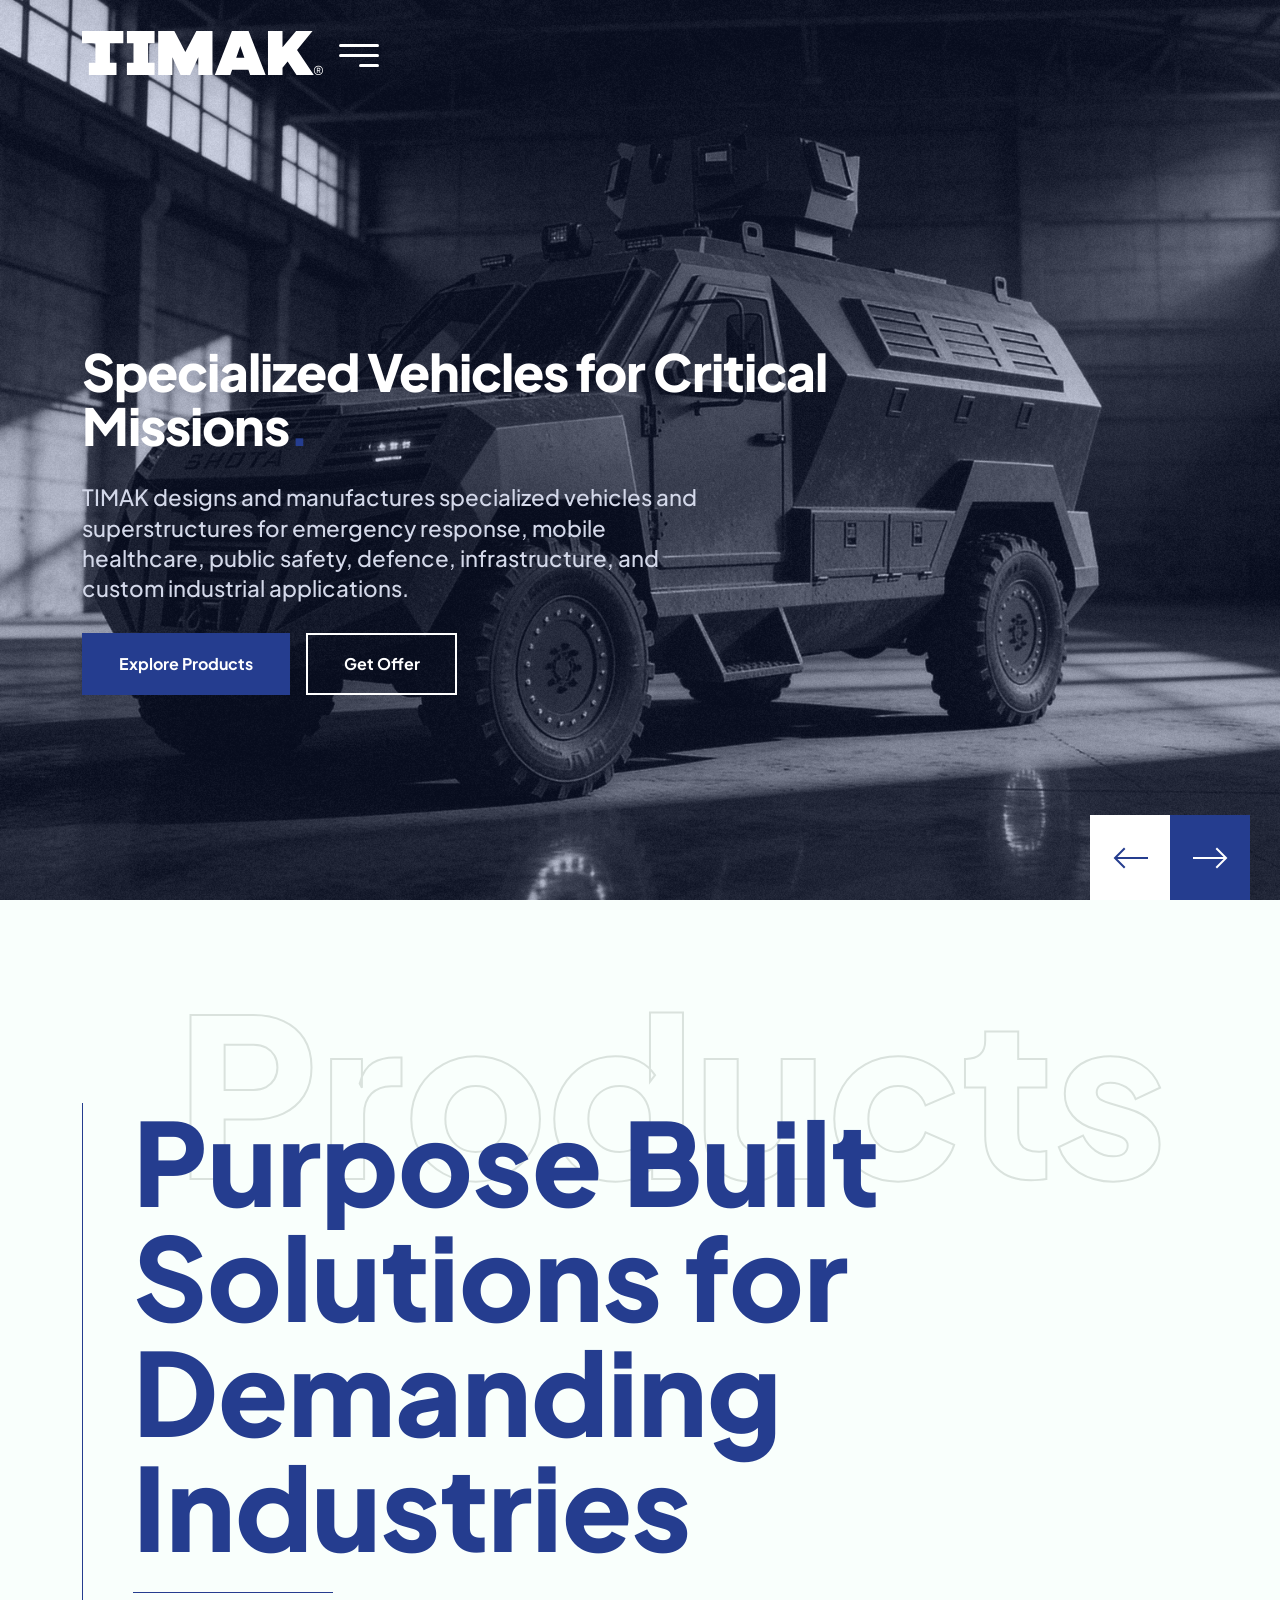
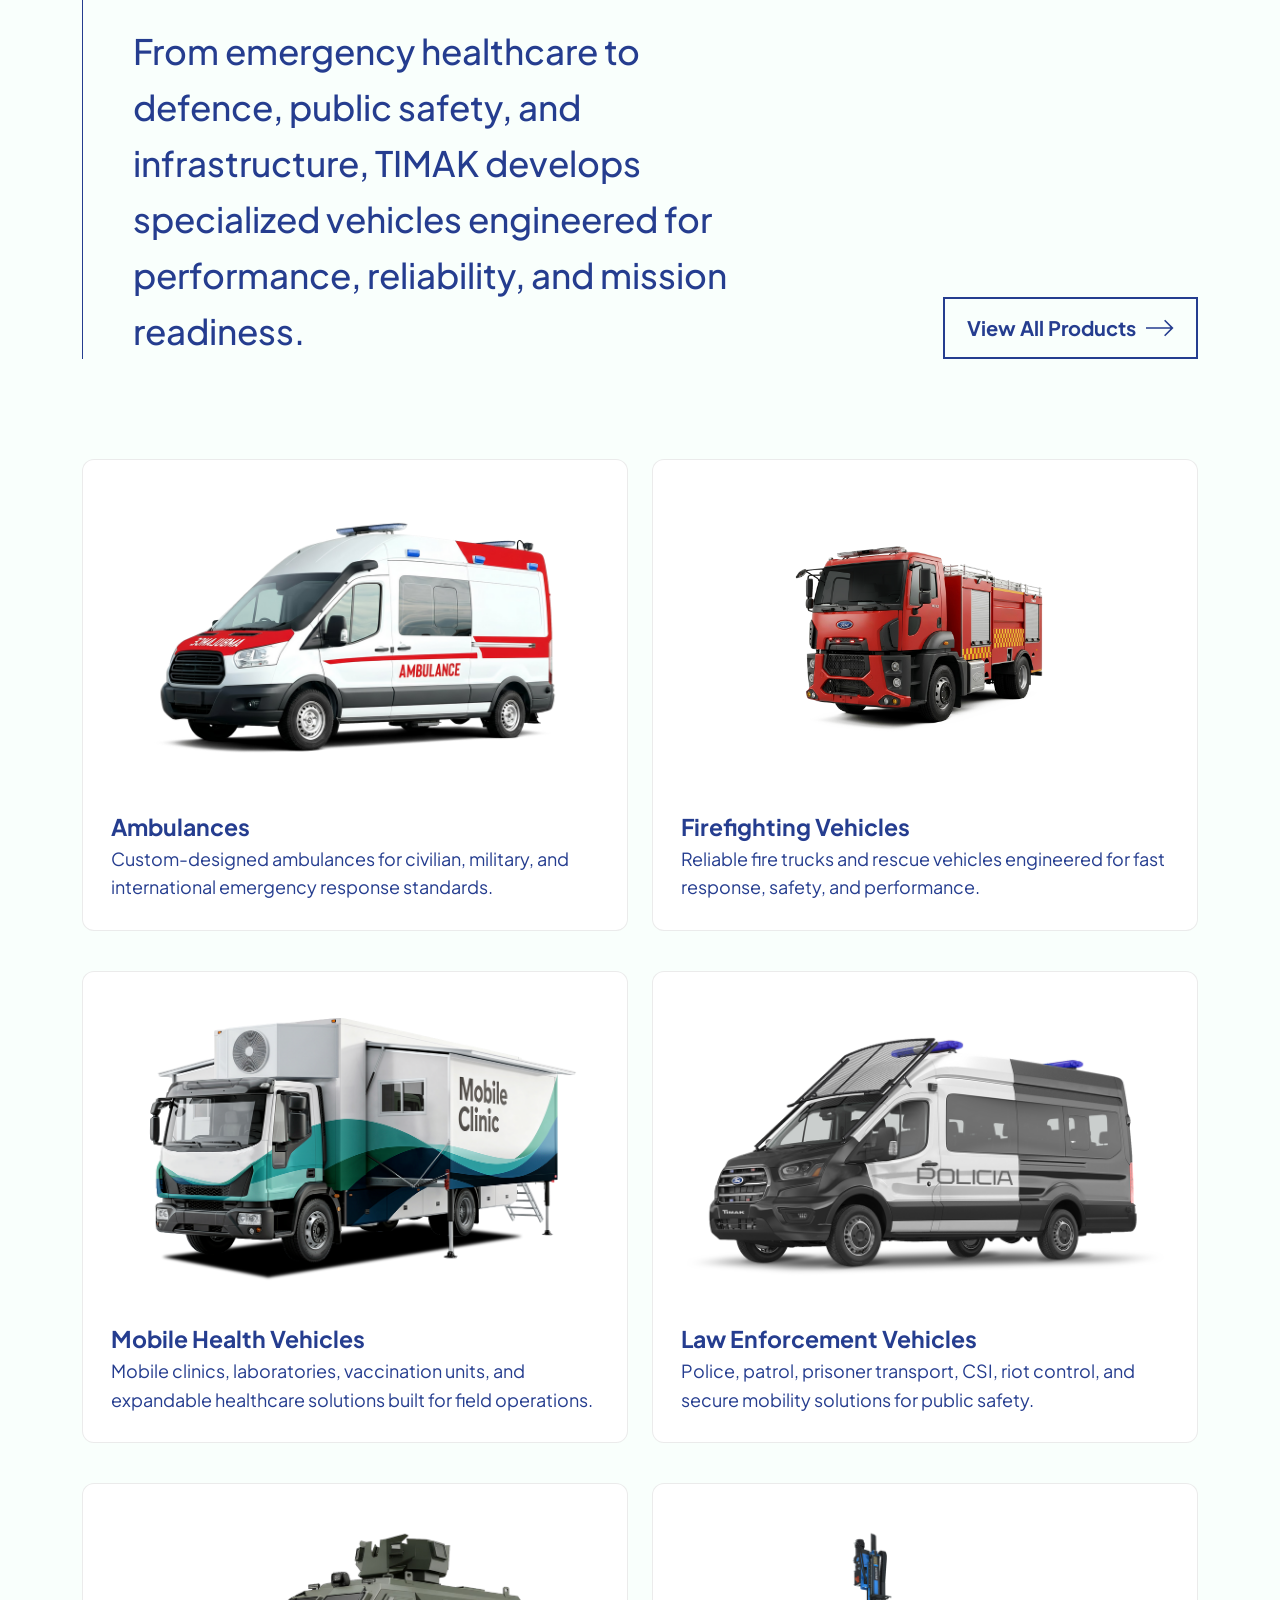
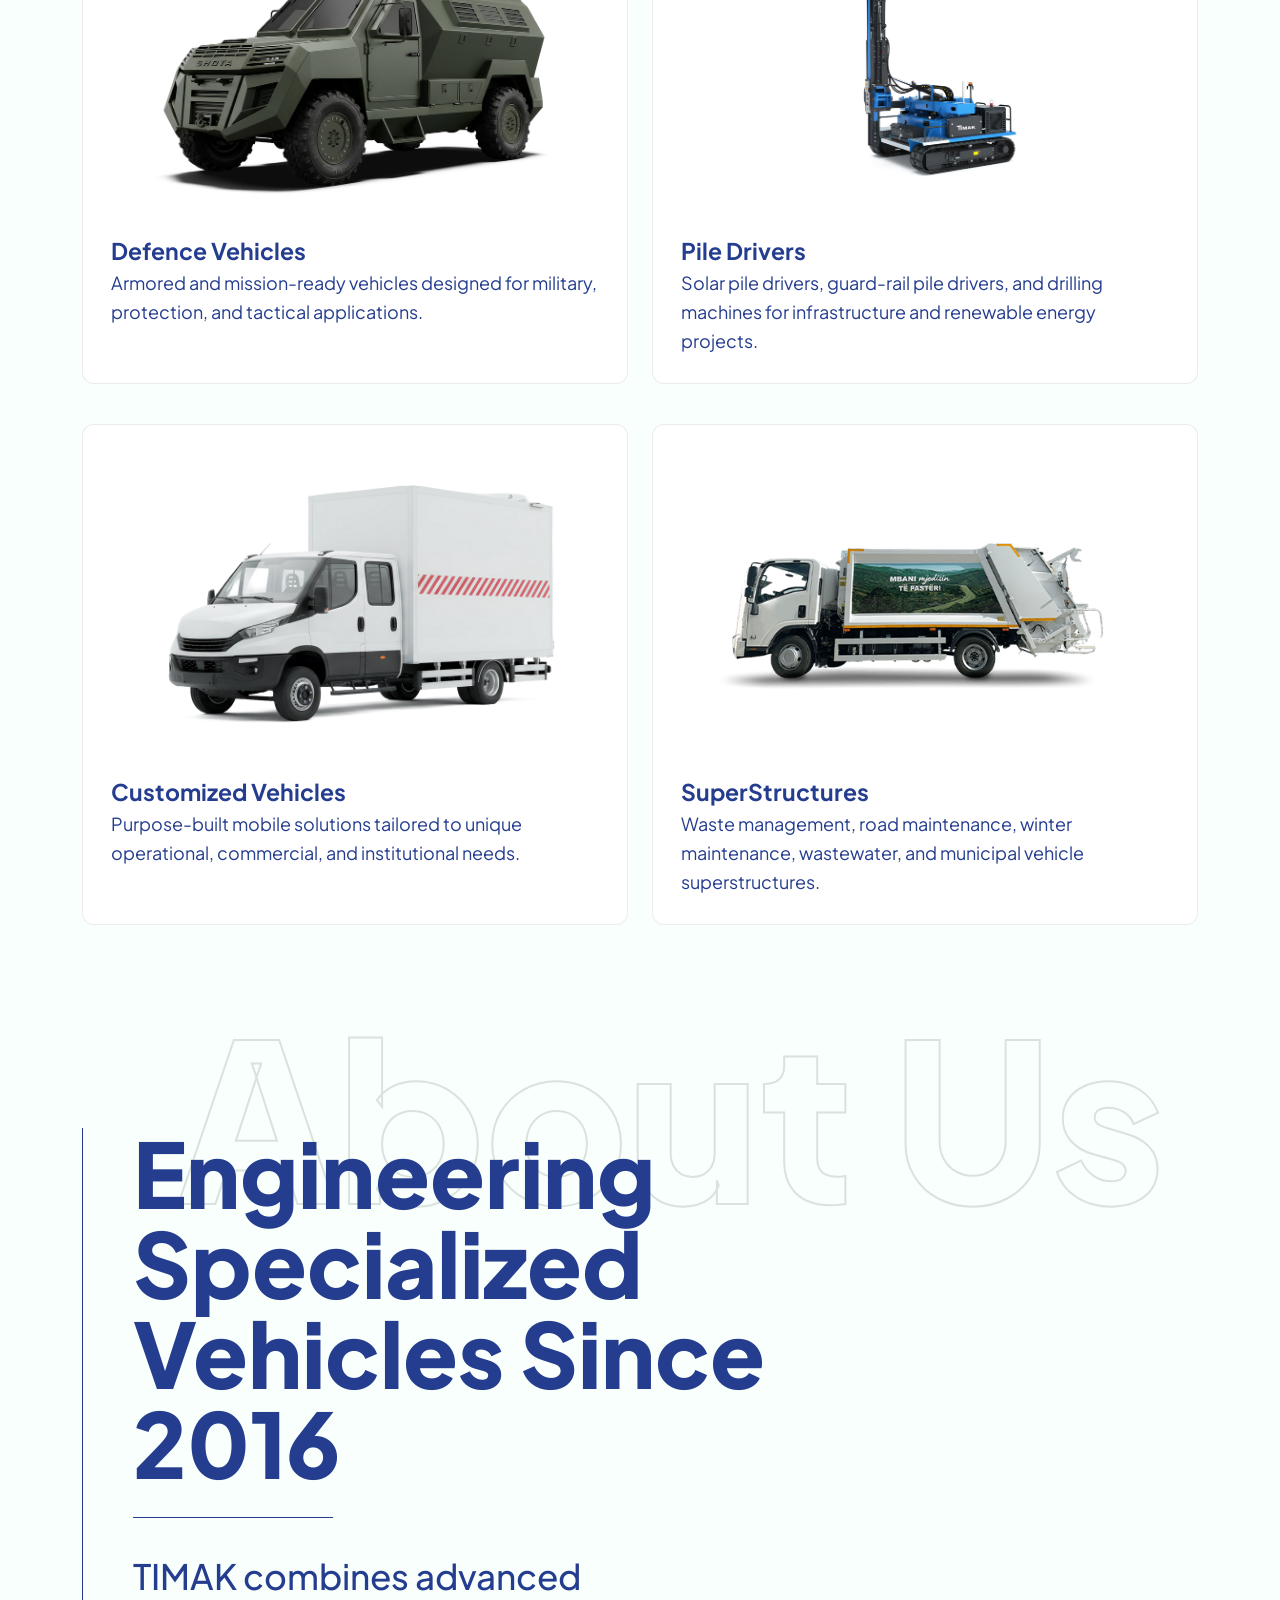
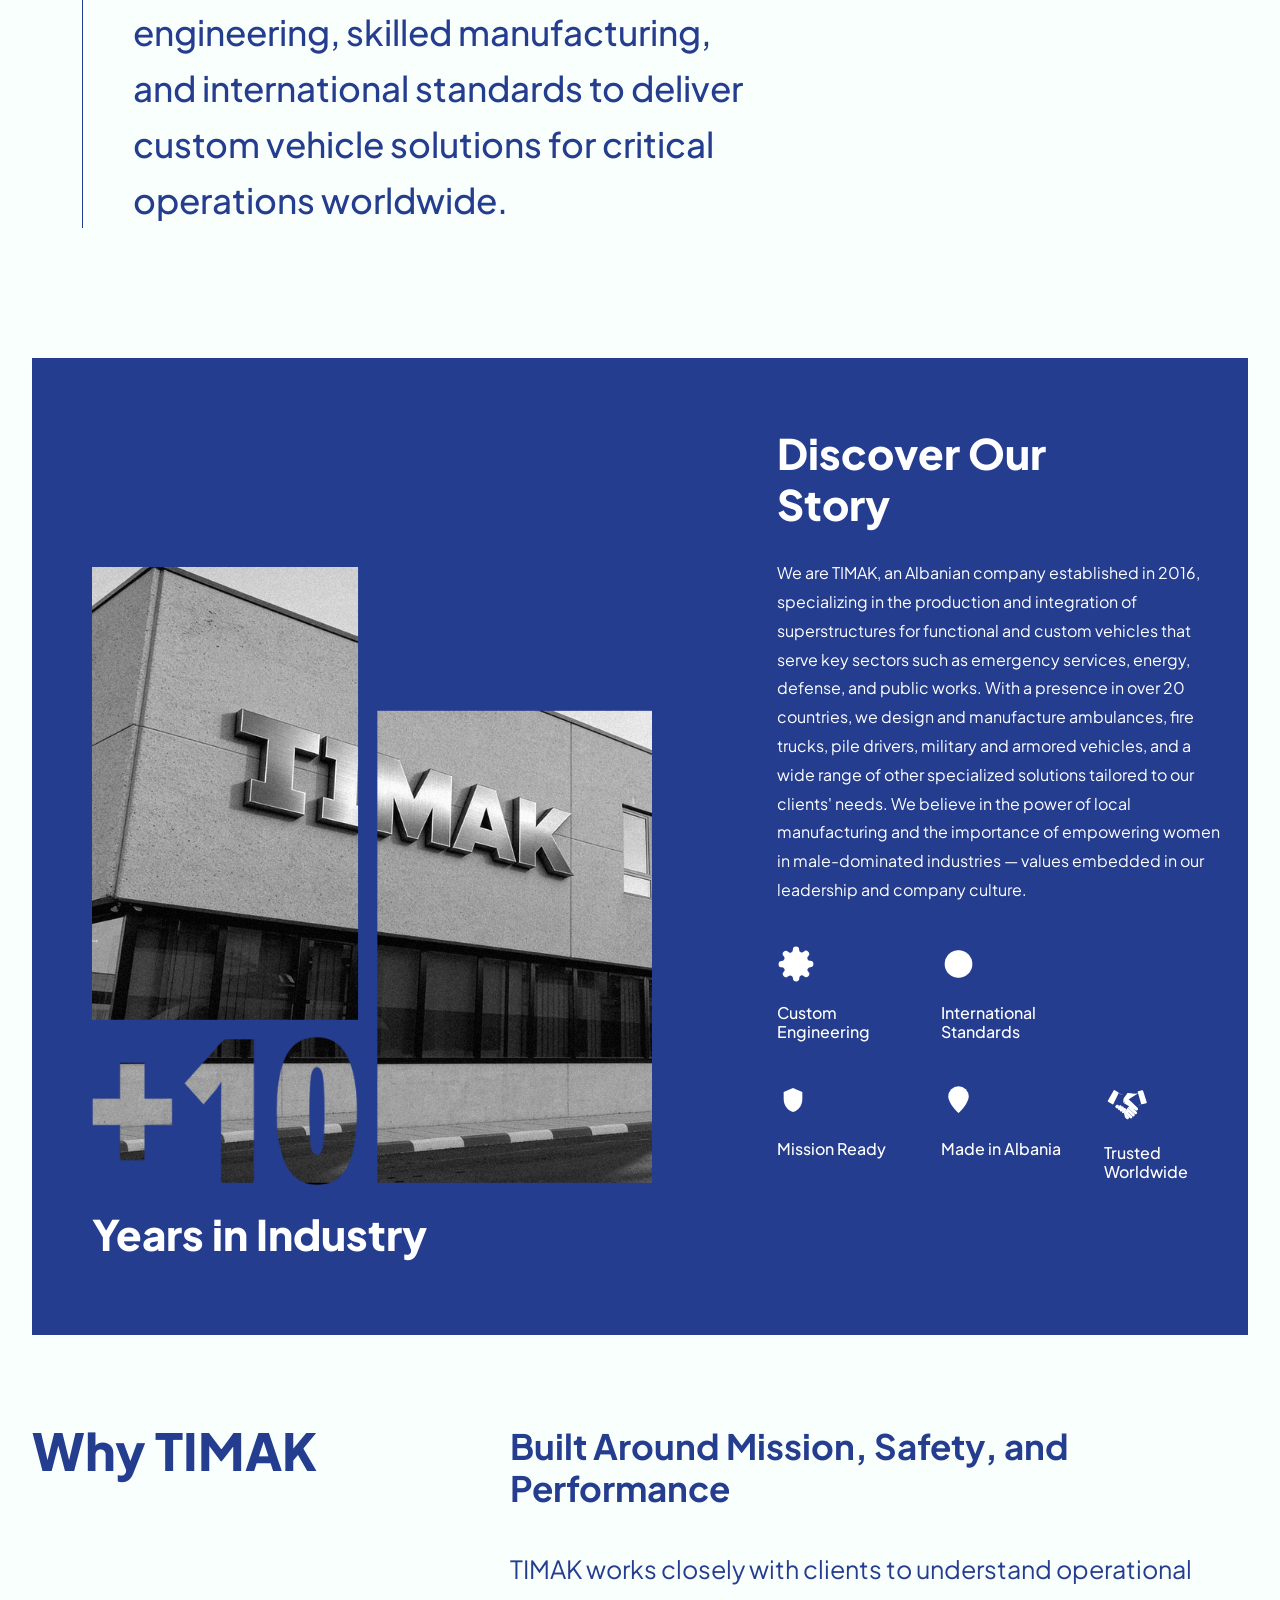
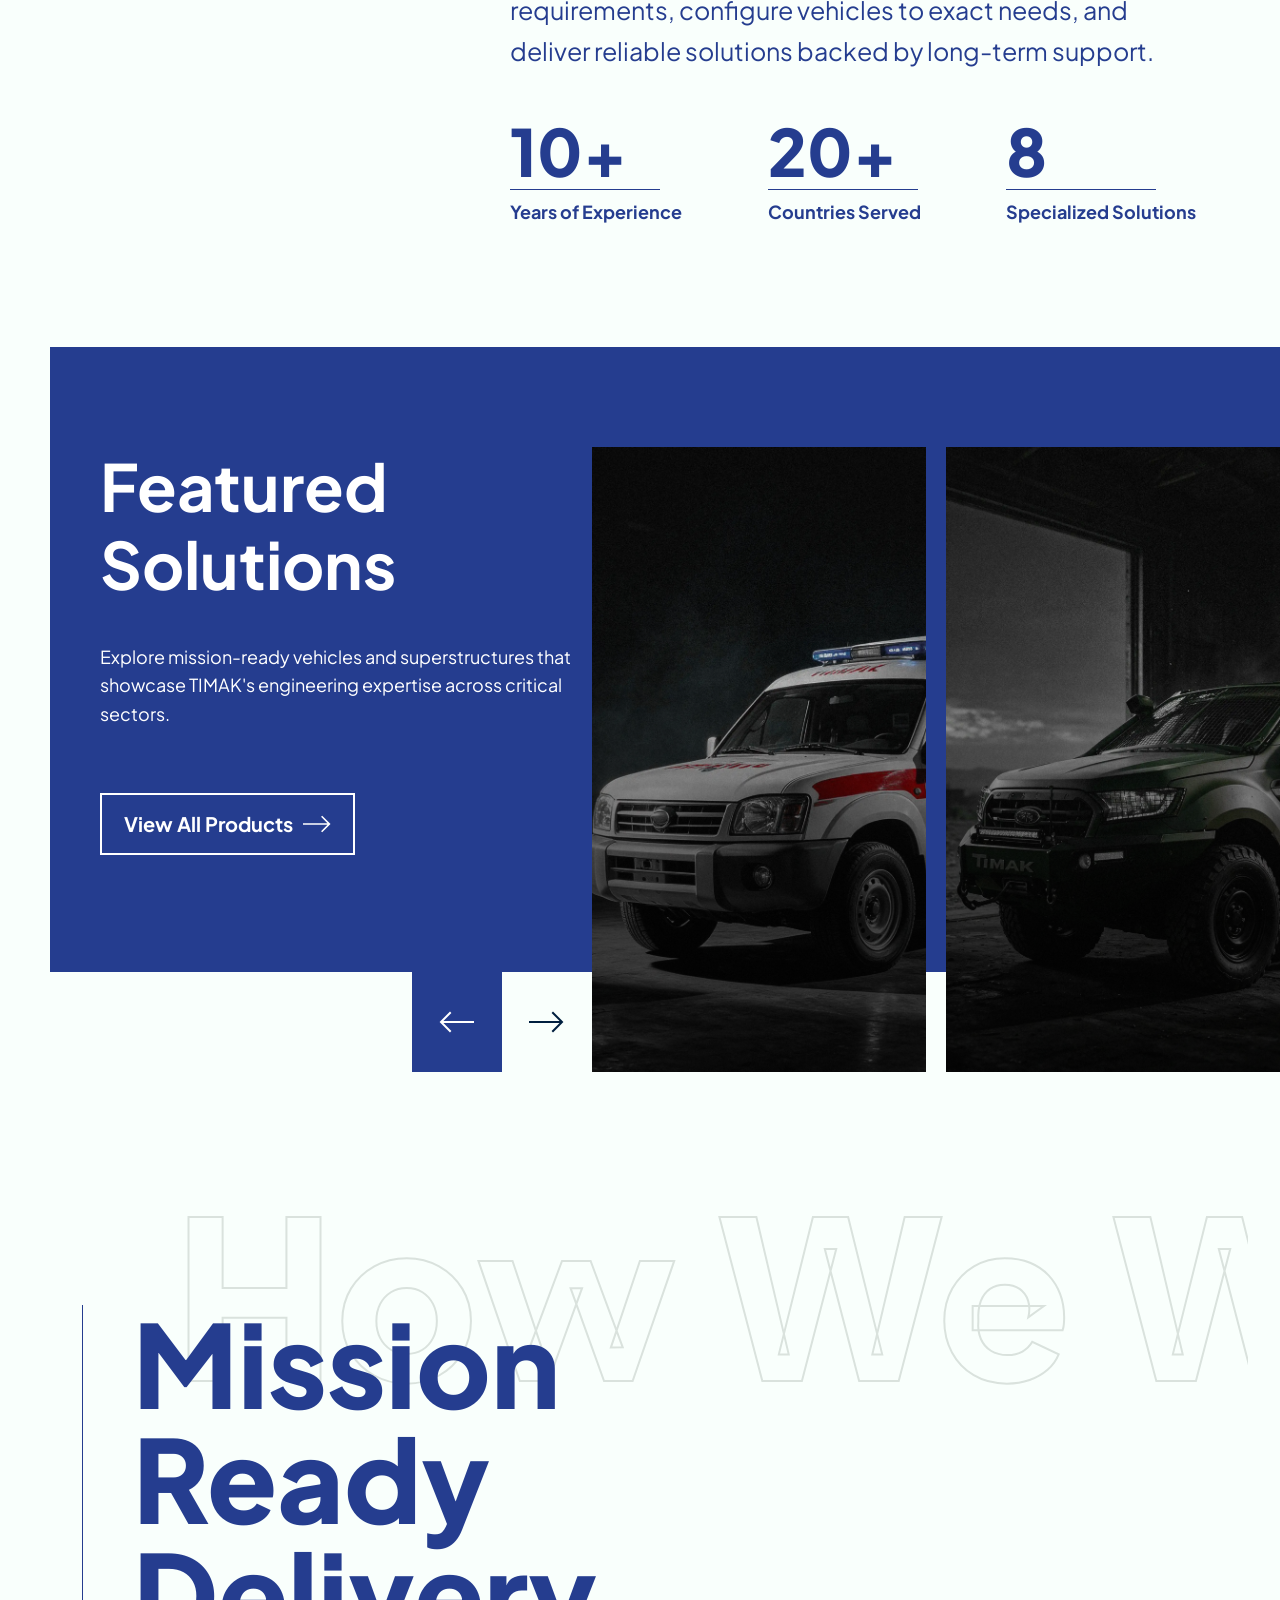
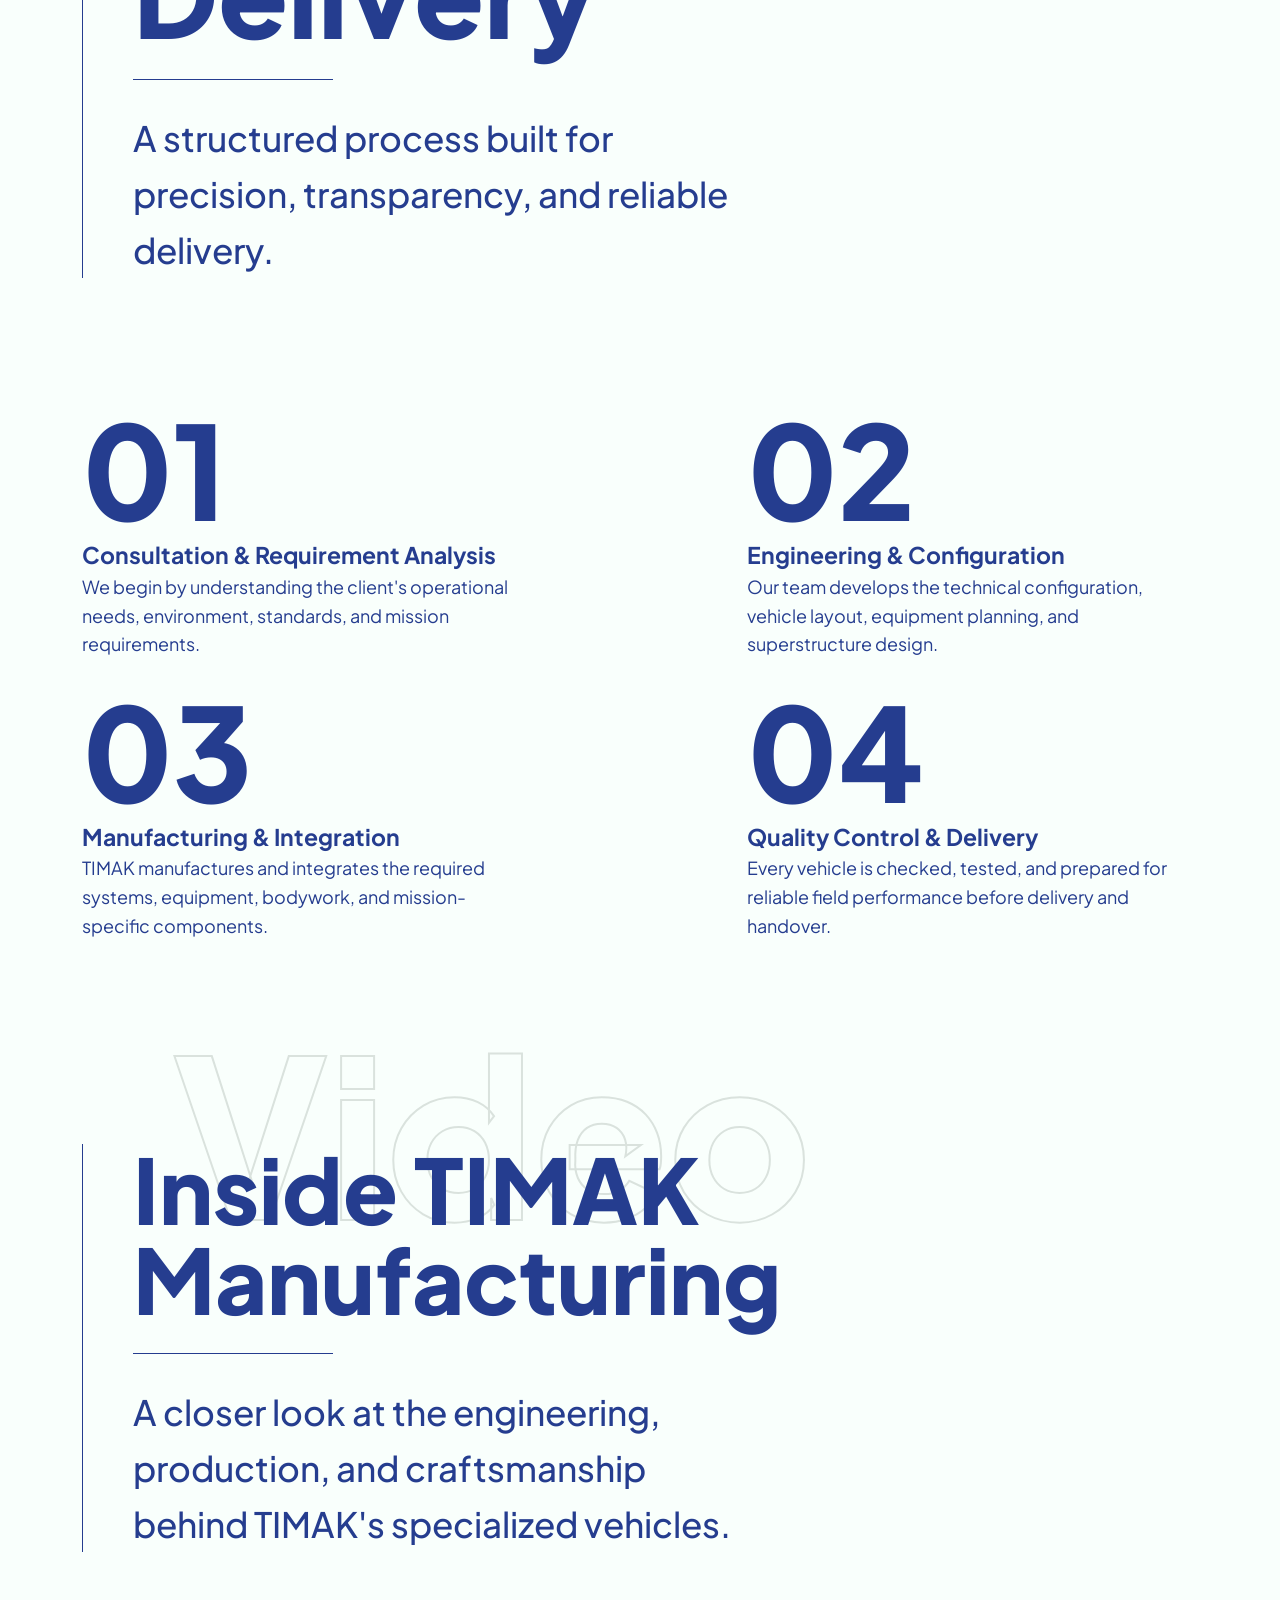
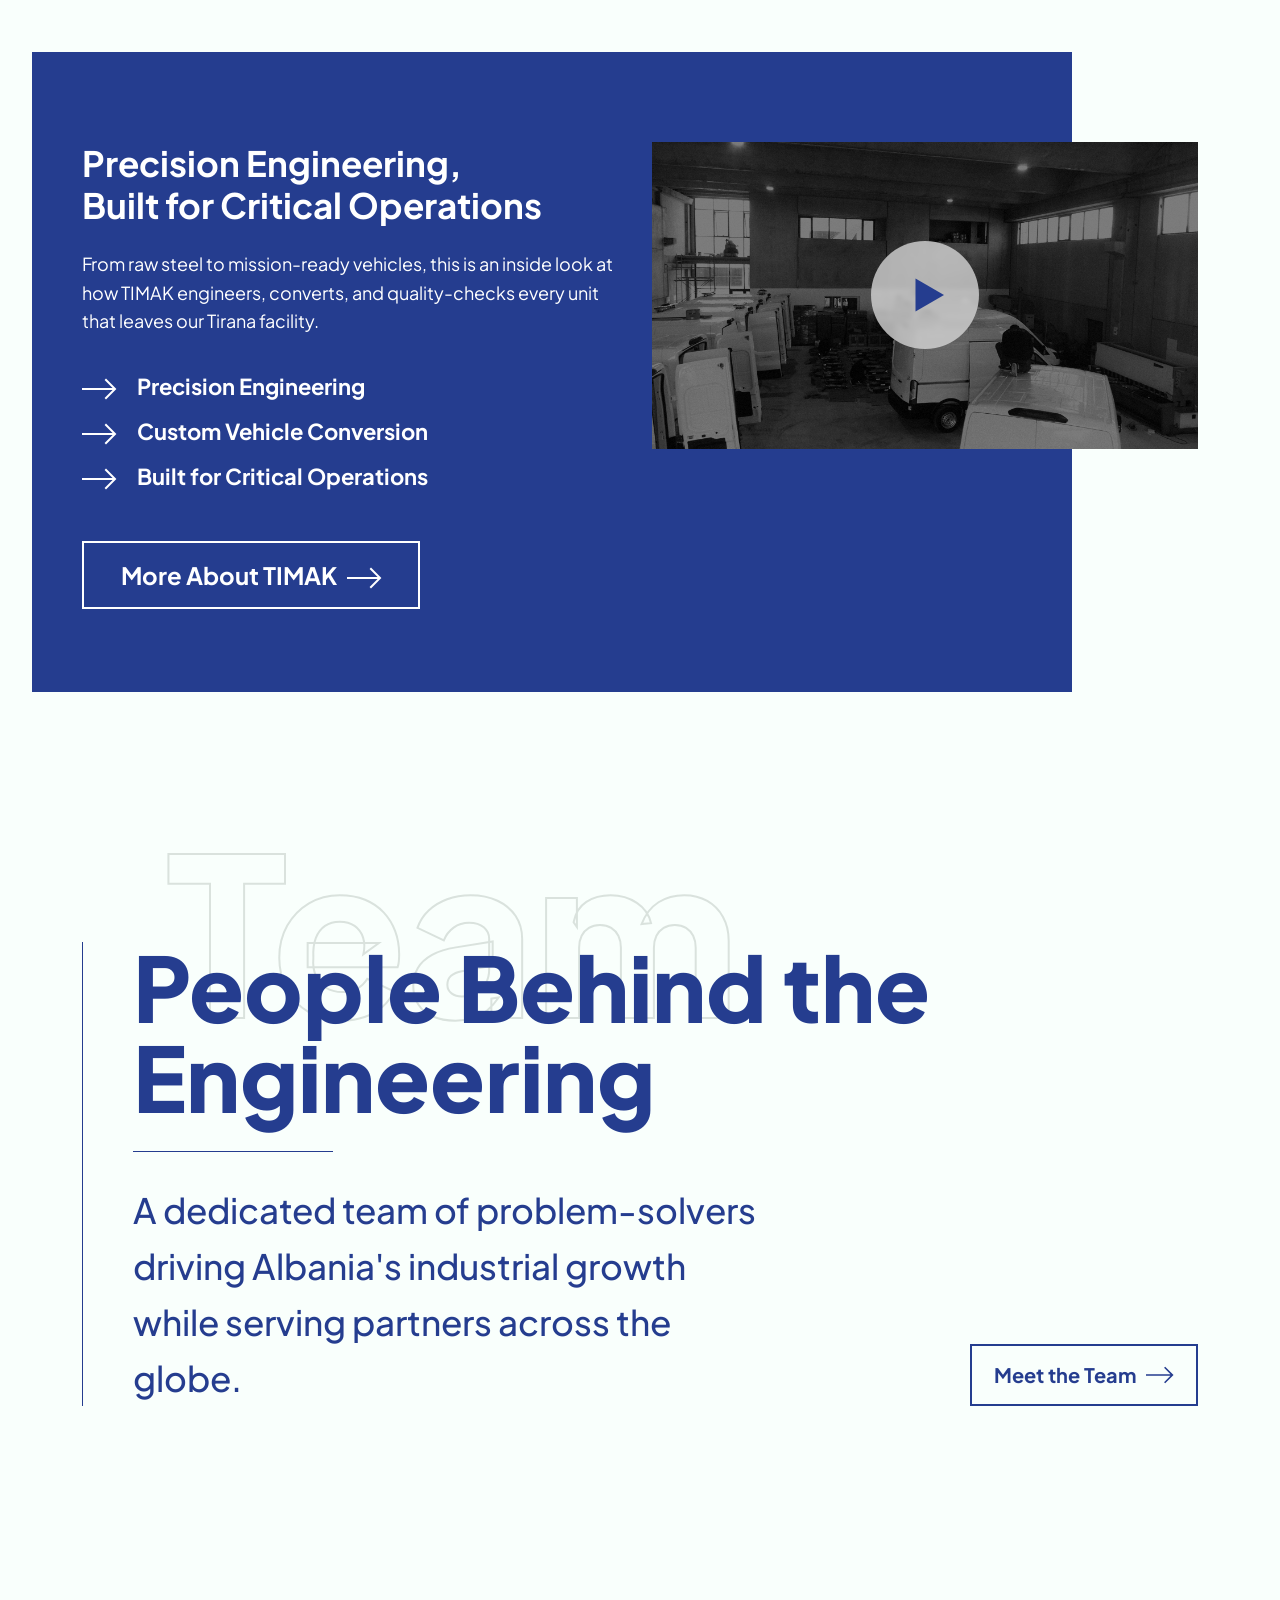
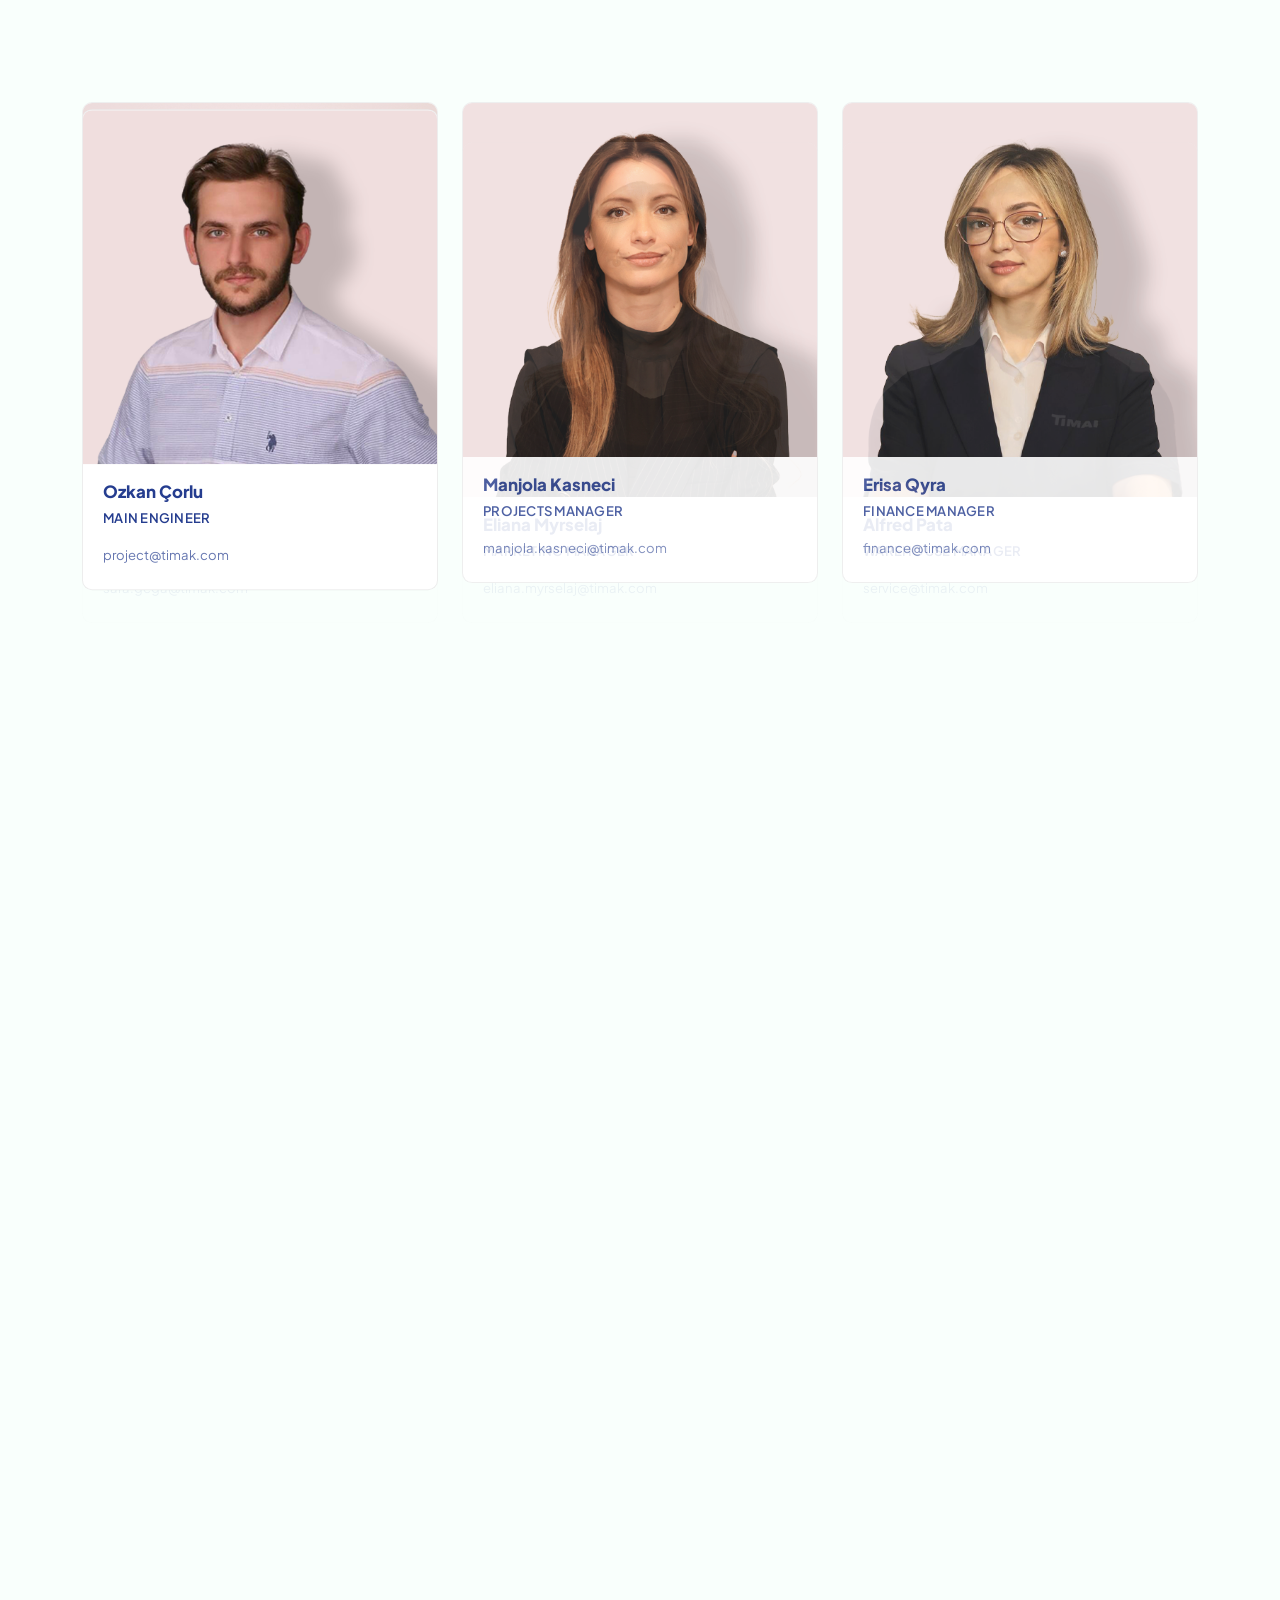
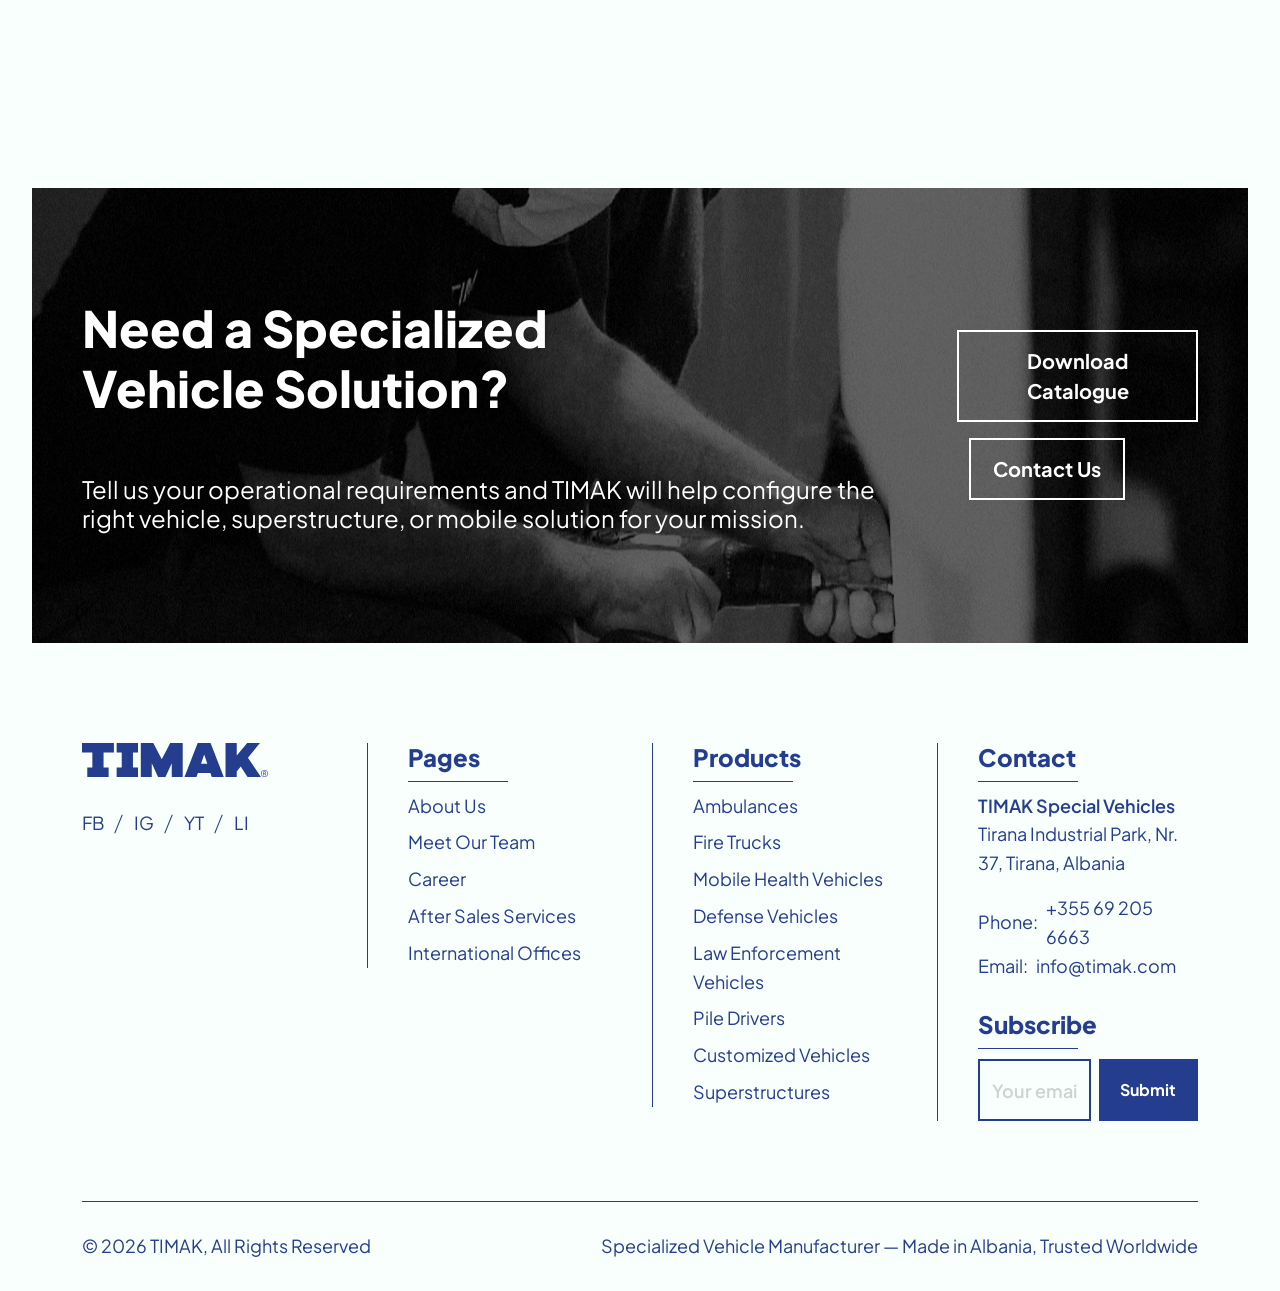
==== commit 01f2a8f5: "features" ====
--- a/index.html
+++ b/index.html
@@ -339,7 +339,7 @@
 
 
 			<!--Hero Section ======================-->
-			<section class="section-hero hero-1 max-width">
+			<section class="section-hero hero-1">
 				<div id="heroSlider" class="carousel carousel-dark slide" data-bs-interval="4500" data-bs-ride="carousel">
 
 					<div class="carousel-inner">
@@ -730,7 +730,7 @@
 													<h5 class="mb-0 fw-extra-bold project-caption"><a href="products.html#ambulances" class="text-decoration-none link-hover-animation-1" data-i18n="home.featured.slide1.caption">Ambulances Built for Life-Saving Missions</a></h5>
 												</div>
 												<div class="project-swiper-image overlay">
-													<img src="assets/images/photos/1.jpg" class="img-fluid" alt="TIMAK ambulance and mobile healthcare vehicle production line" data-i18n-alt="home.featured.slide1.imgAlt">
+													<img src="assets/images/photos/Ambulances.webp" class="img-fluid" alt="TIMAK ambulance and mobile healthcare vehicle production line" data-i18n-alt="home.featured.slide1.imgAlt">
 												</div>
 											</div>
 										</div>
@@ -741,7 +741,7 @@
 													<h5 class="mb-0 fw-extra-bold project-caption"><a href="products.html#defence-vehicles" class="text-decoration-none link-hover-animation-1" data-i18n="home.featured.slide2.caption">Defence and Armored Mobility Solutions</a></h5>
 												</div>
 												<div class="project-swiper-image overlay">
-													<img src="assets/images/photos/TIMAK_5.jpg" class="img-fluid" alt="TIMAK SHOTA MRAP armored defence vehicle" data-i18n-alt="home.featured.slide2.imgAlt">
+													<img src="assets/images/photos/Defence.webp" class="img-fluid" alt="TIMAK SHOTA MRAP armored defence vehicle" data-i18n-alt="home.featured.slide2.imgAlt">
 												</div>
 											</div>
 										</div>
@@ -752,7 +752,7 @@
 													<h5 class="mb-0 fw-extra-bold project-caption"><a href="products.html#pile-drivers" class="text-decoration-none link-hover-animation-1" data-i18n="home.featured.slide3.caption">Solar Pile Drivers for Infrastructure Projects</a></h5>
 												</div>
 												<div class="project-swiper-image overlay">
-													<img src="assets/images/products/solar-pile-driver.png" class="img-fluid" alt="TIMAK solar pile driver machine for renewable energy infrastructure" data-i18n-alt="home.featured.slide3.imgAlt">
+													<img src="assets/images/photos/solar.webp" class="img-fluid" alt="TIMAK solar pile driver machine for renewable energy infrastructure" data-i18n-alt="home.featured.slide3.imgAlt">
 												</div>
 											</div>
 										</div>
@@ -763,7 +763,7 @@
 													<h5 class="mb-0 fw-extra-bold project-caption"><a href="products.html#superstructures" class="text-decoration-none link-hover-animation-1" data-i18n="home.featured.slide4.caption">Municipal Superstructures for Public Services</a></h5>
 												</div>
 												<div class="project-swiper-image overlay">
-													<img src="assets/images/photos/TIMAK_7.jpg" class="img-fluid" alt="TIMAK manufacturing facility producing municipal vehicle superstructures" data-i18n-alt="home.featured.slide4.imgAlt">
+													<img src="assets/images/photos/Municipal.webp" class="img-fluid" alt="TIMAK manufacturing facility producing municipal vehicle superstructures" data-i18n-alt="home.featured.slide4.imgAlt">
 												</div>
 											</div>
 										</div>
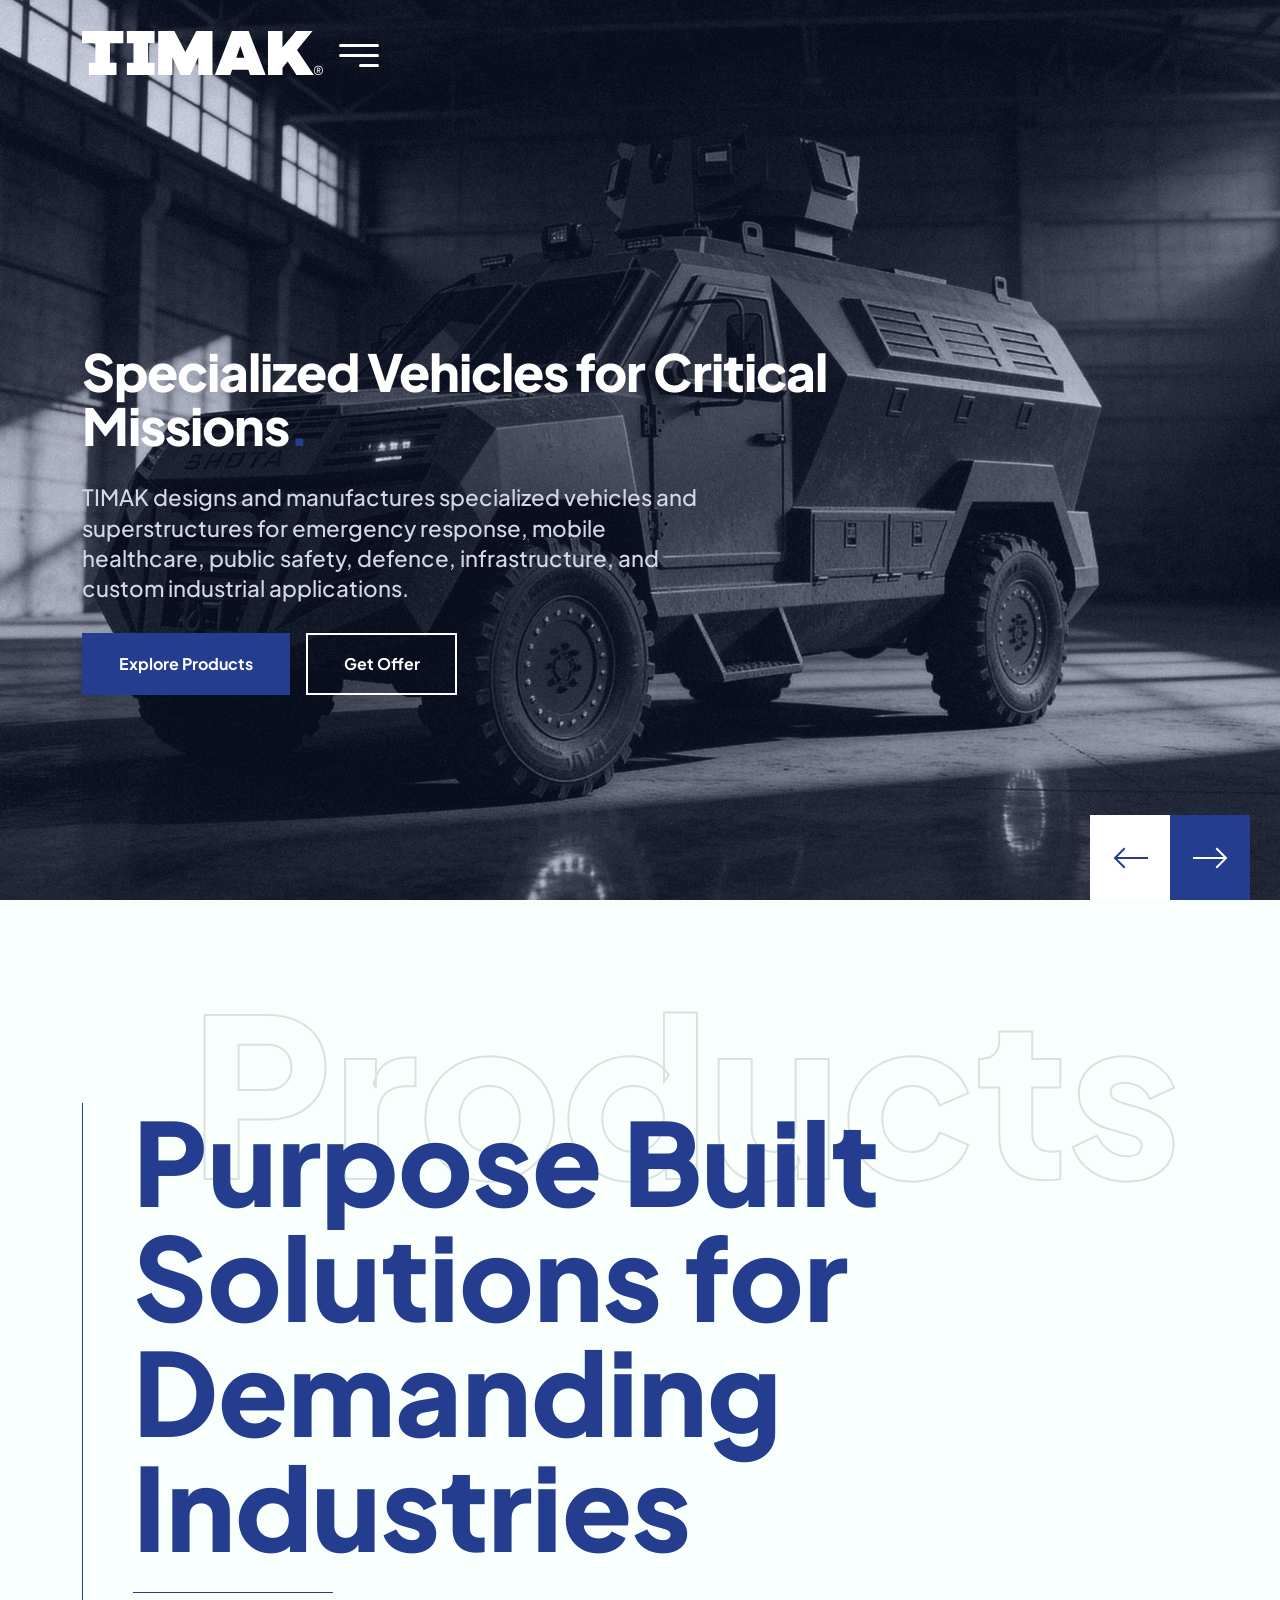
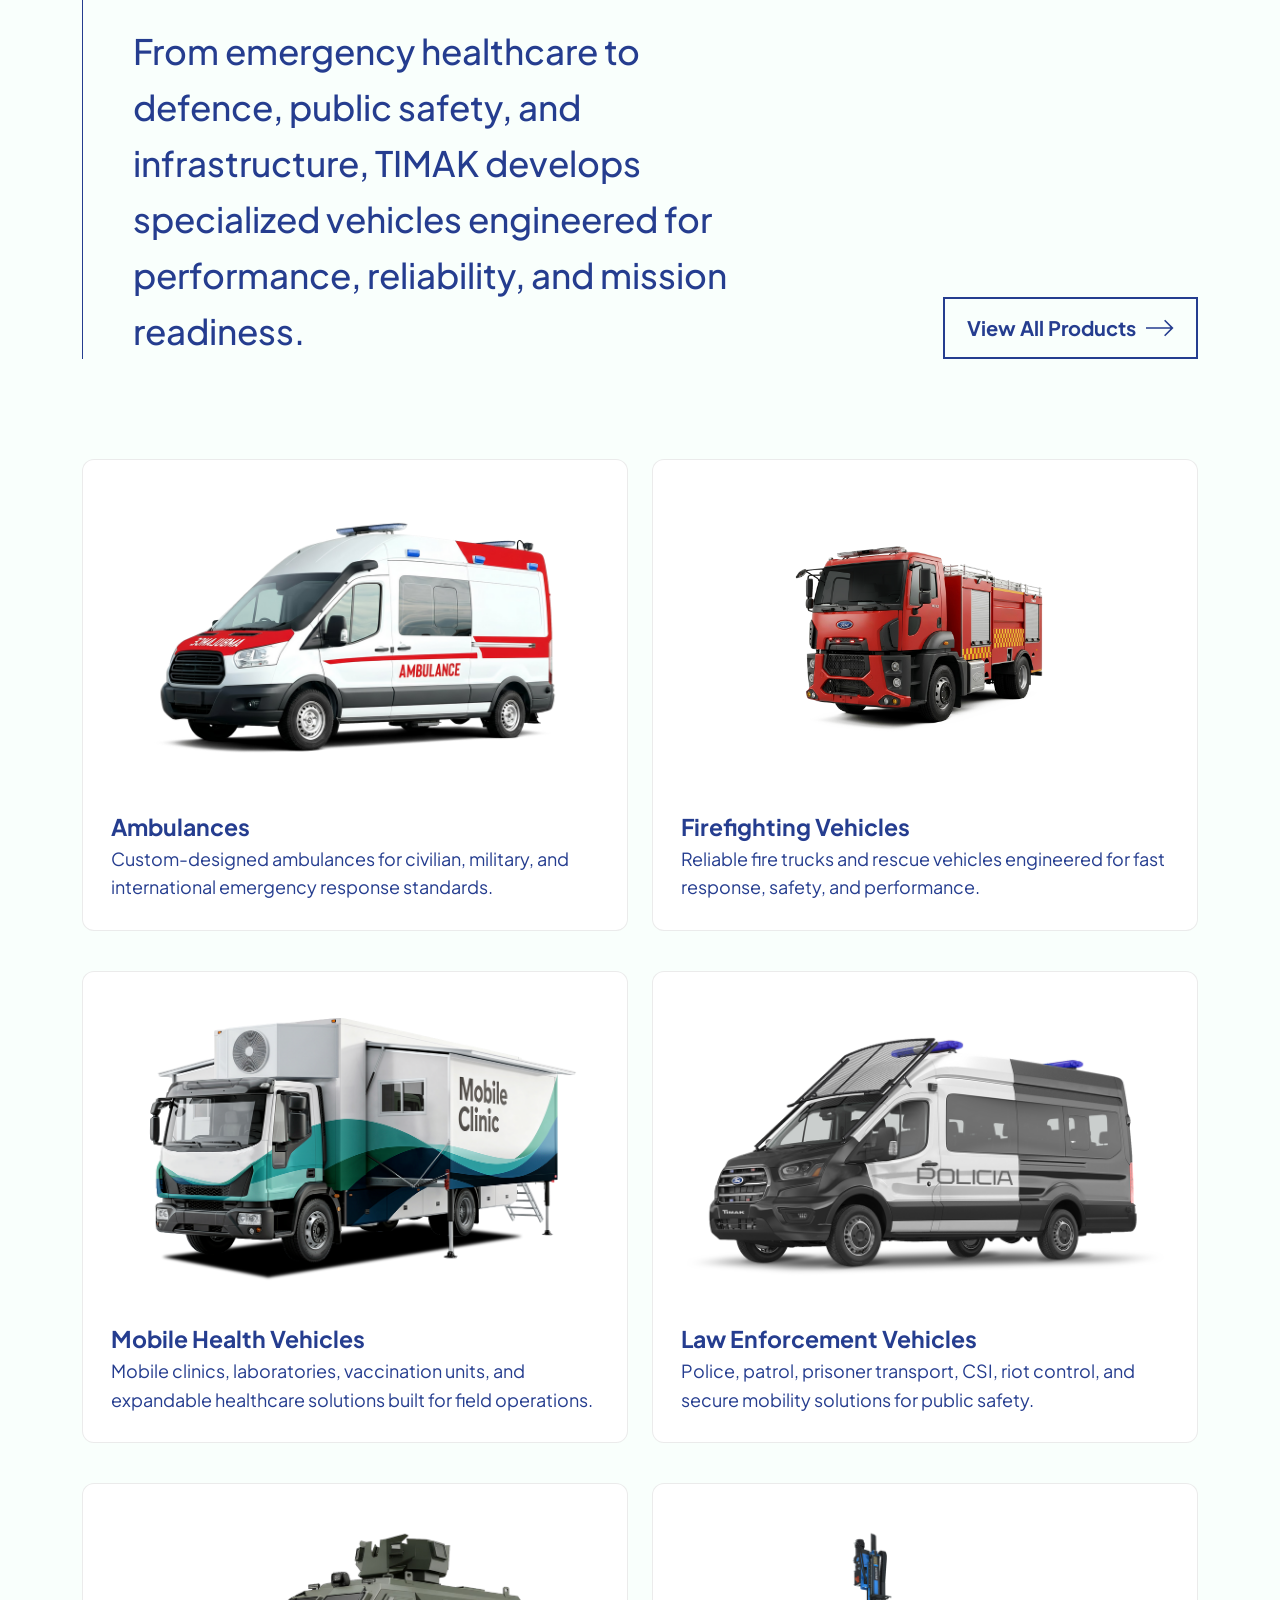
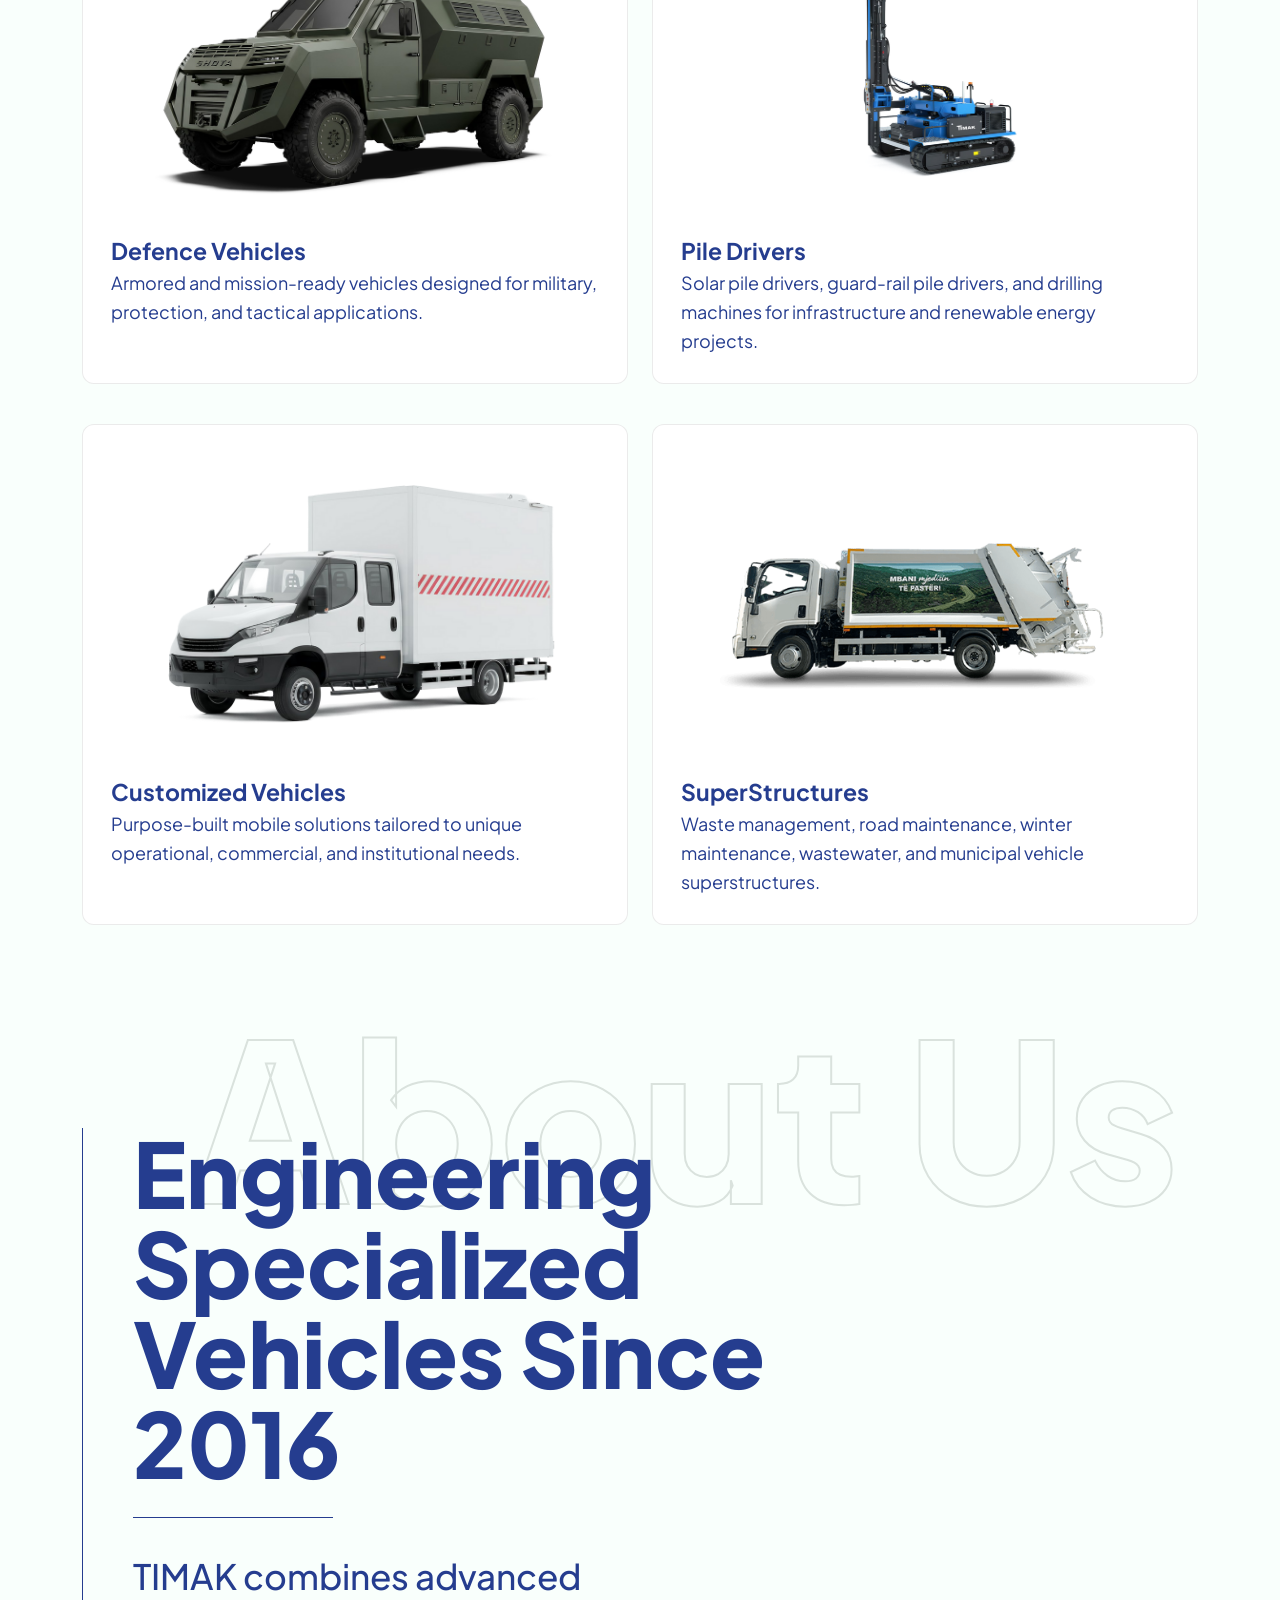
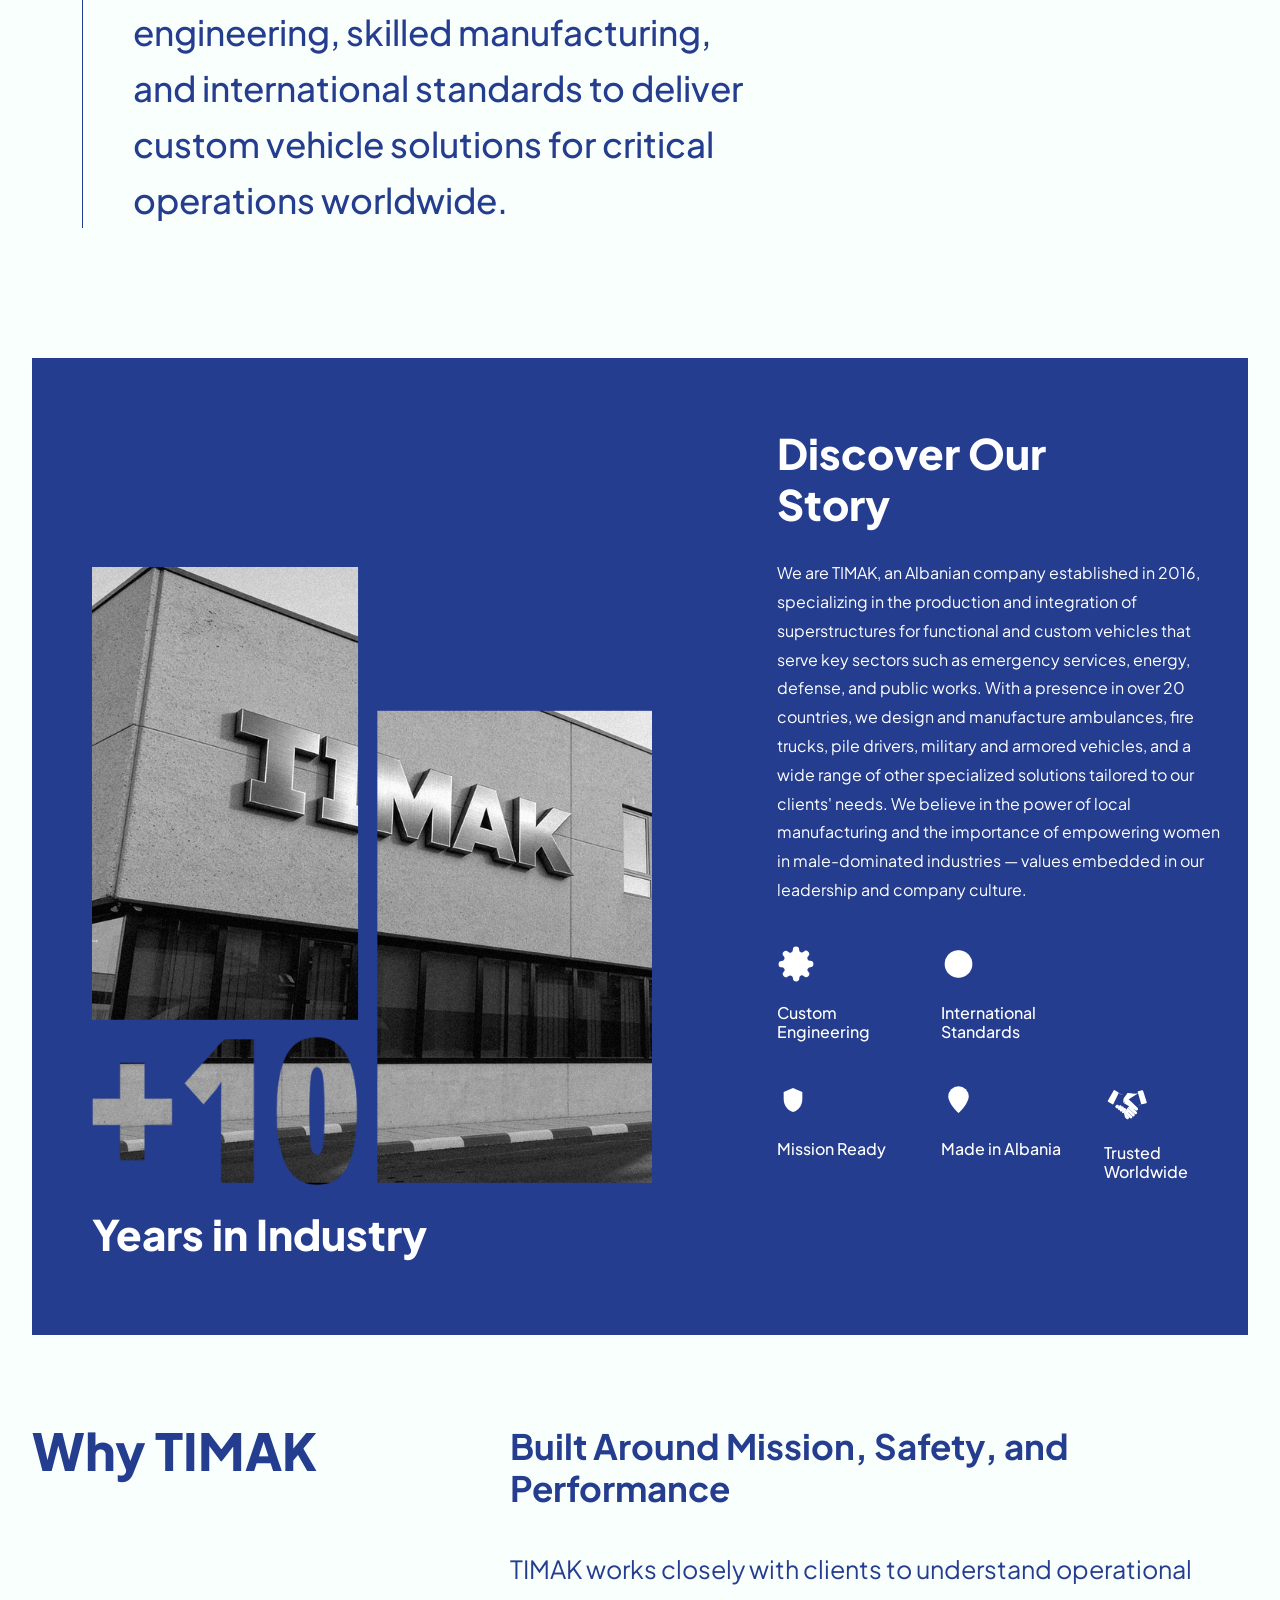
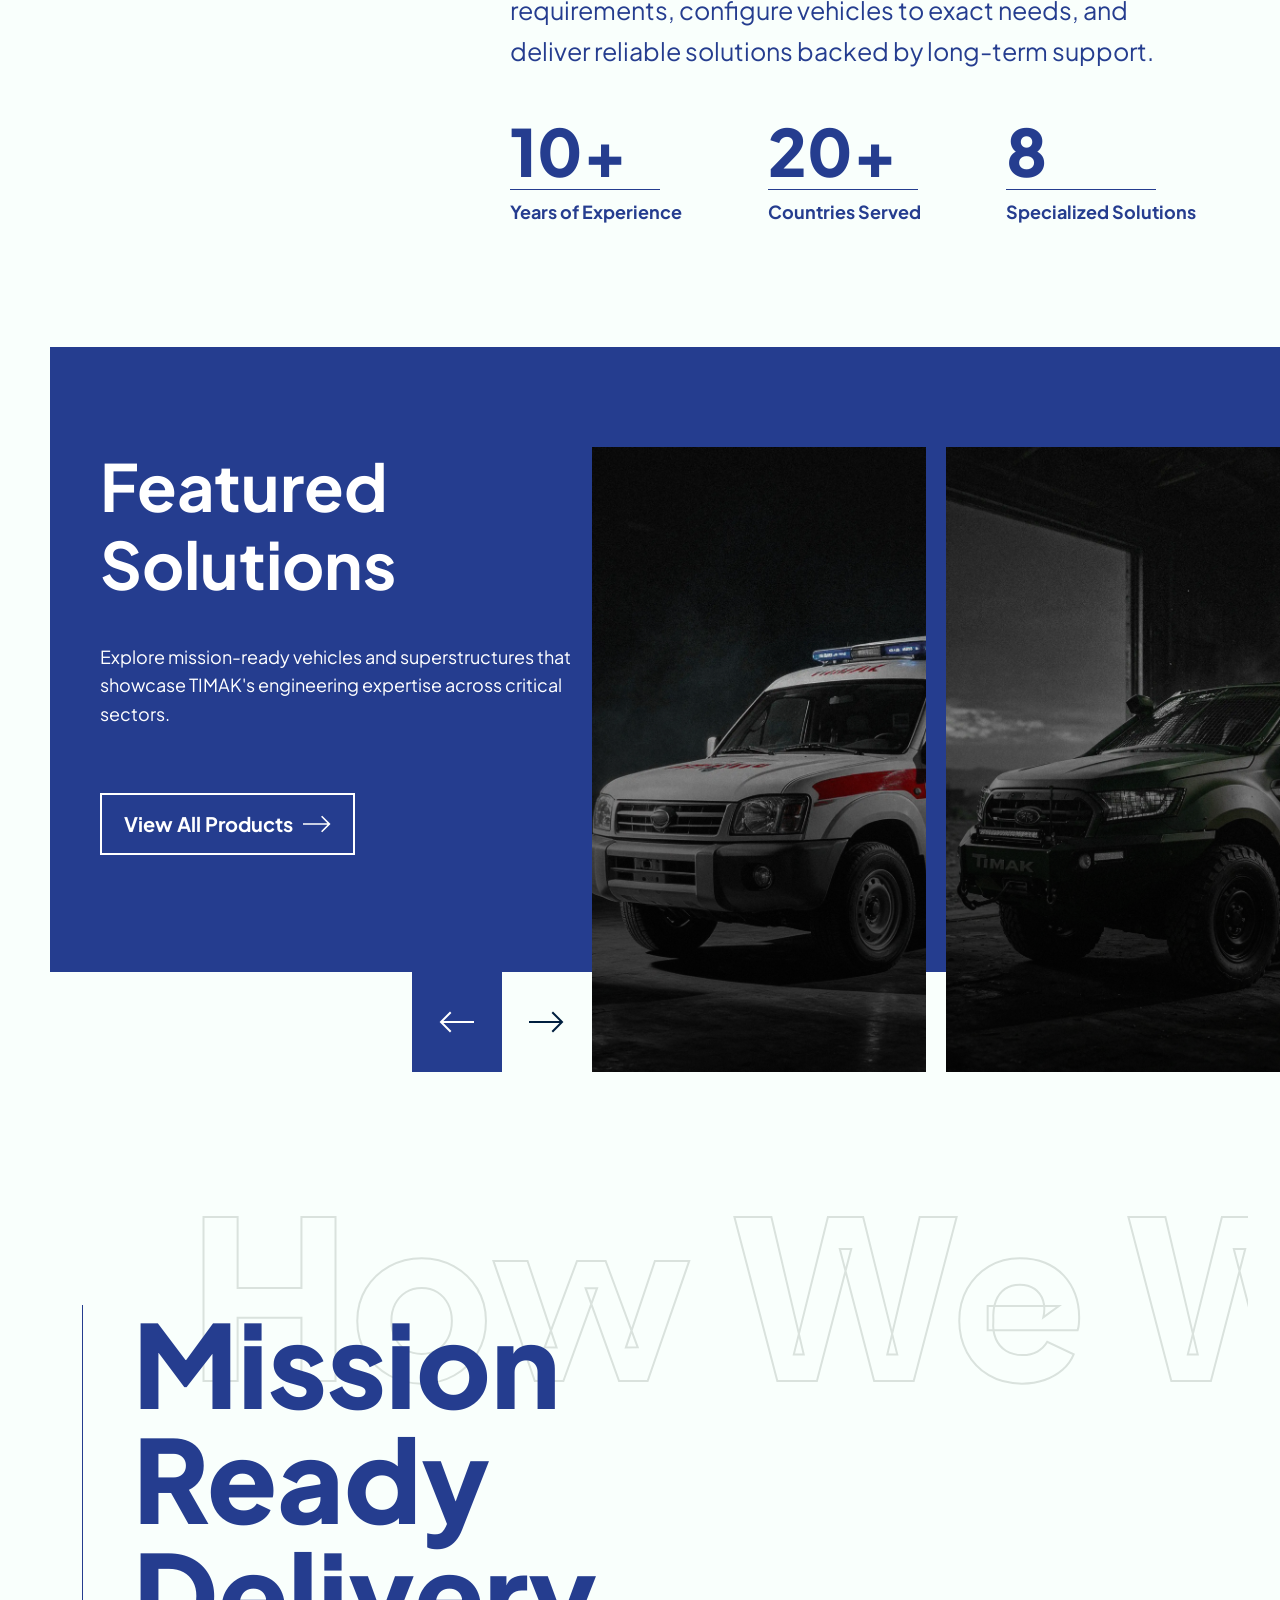
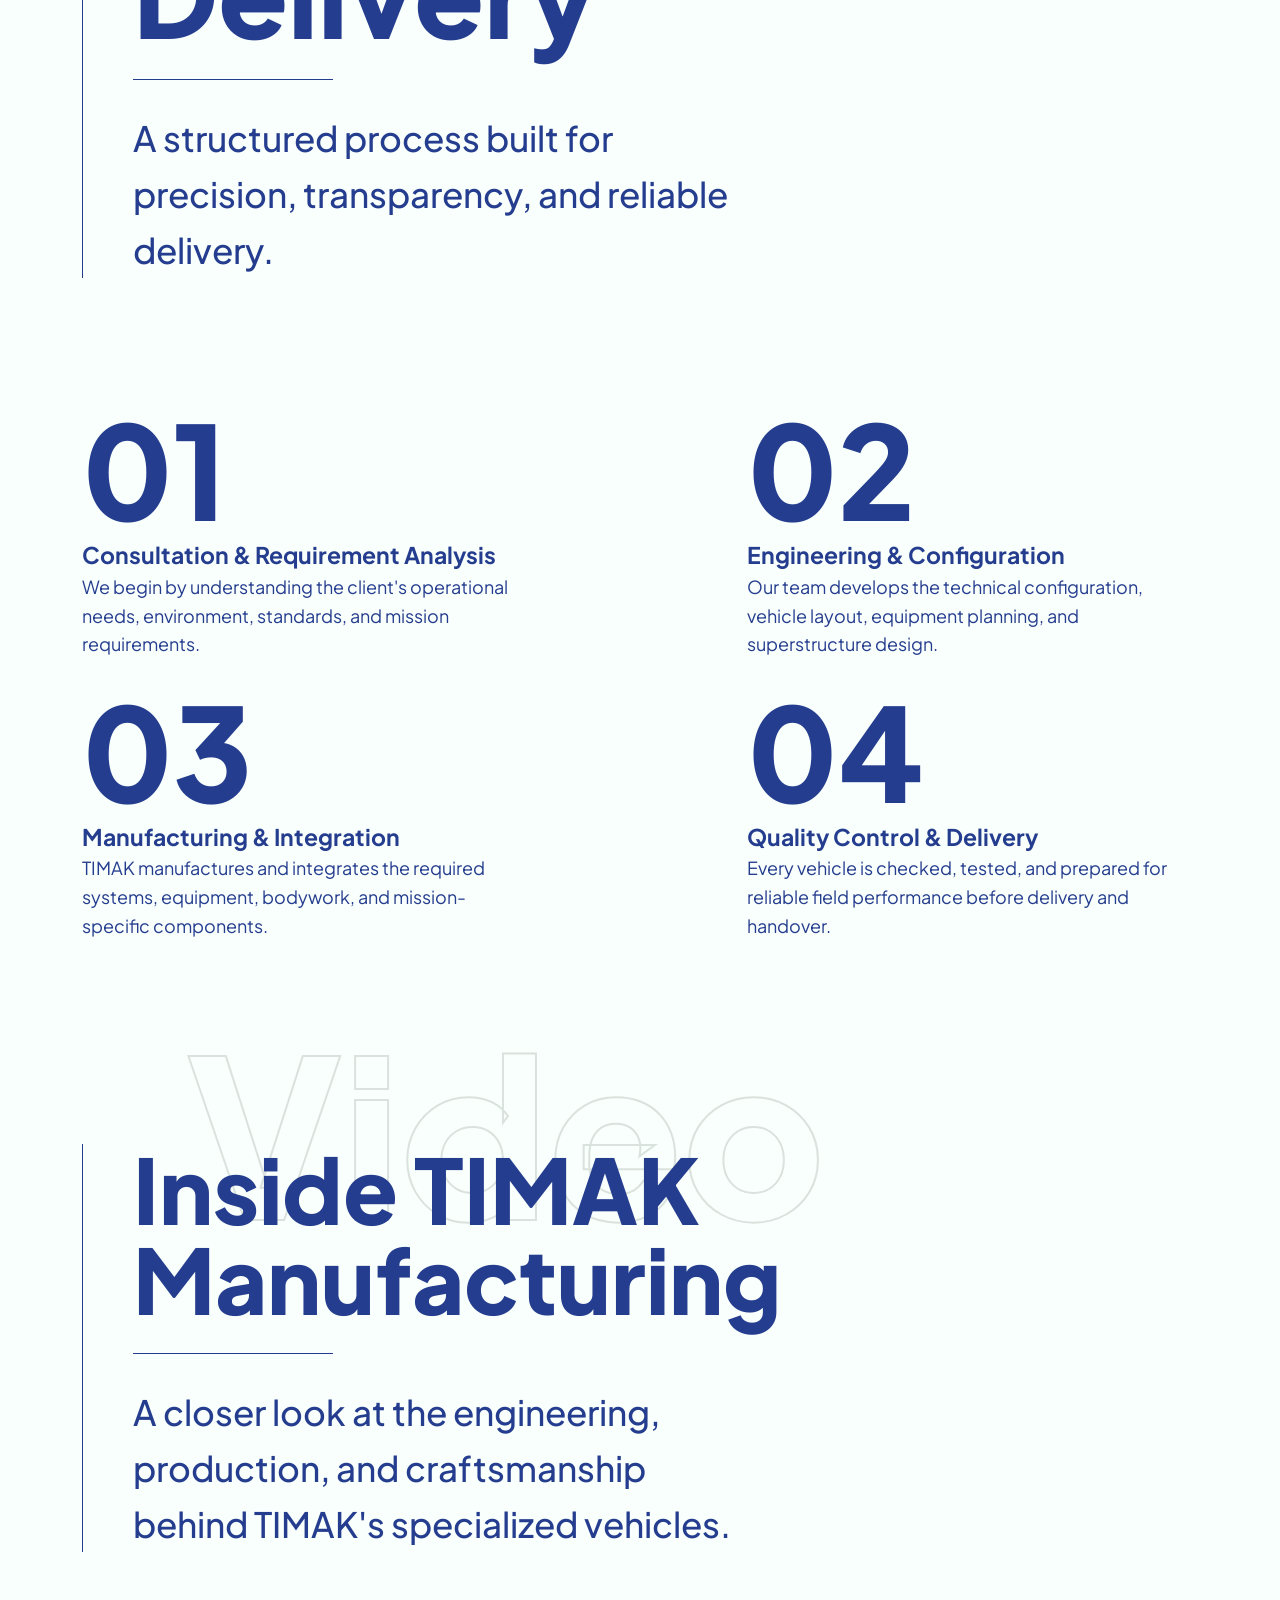
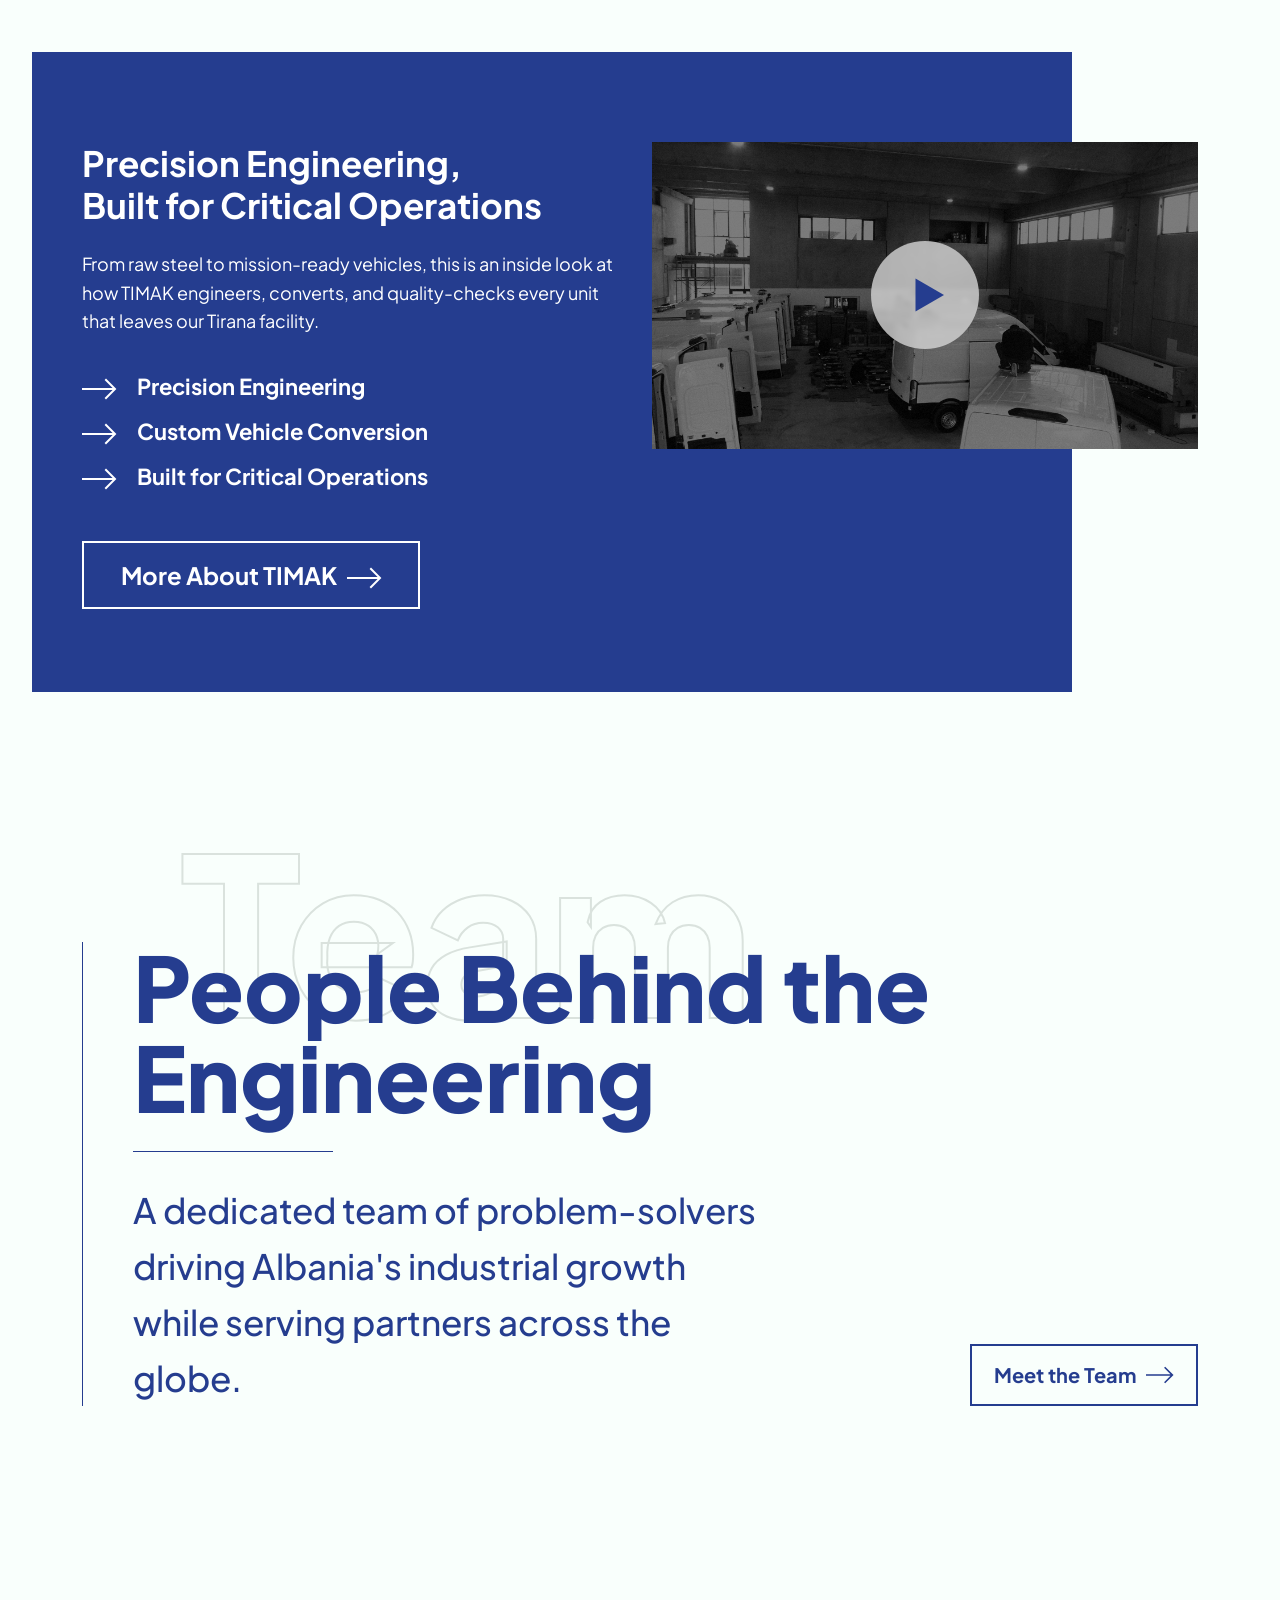
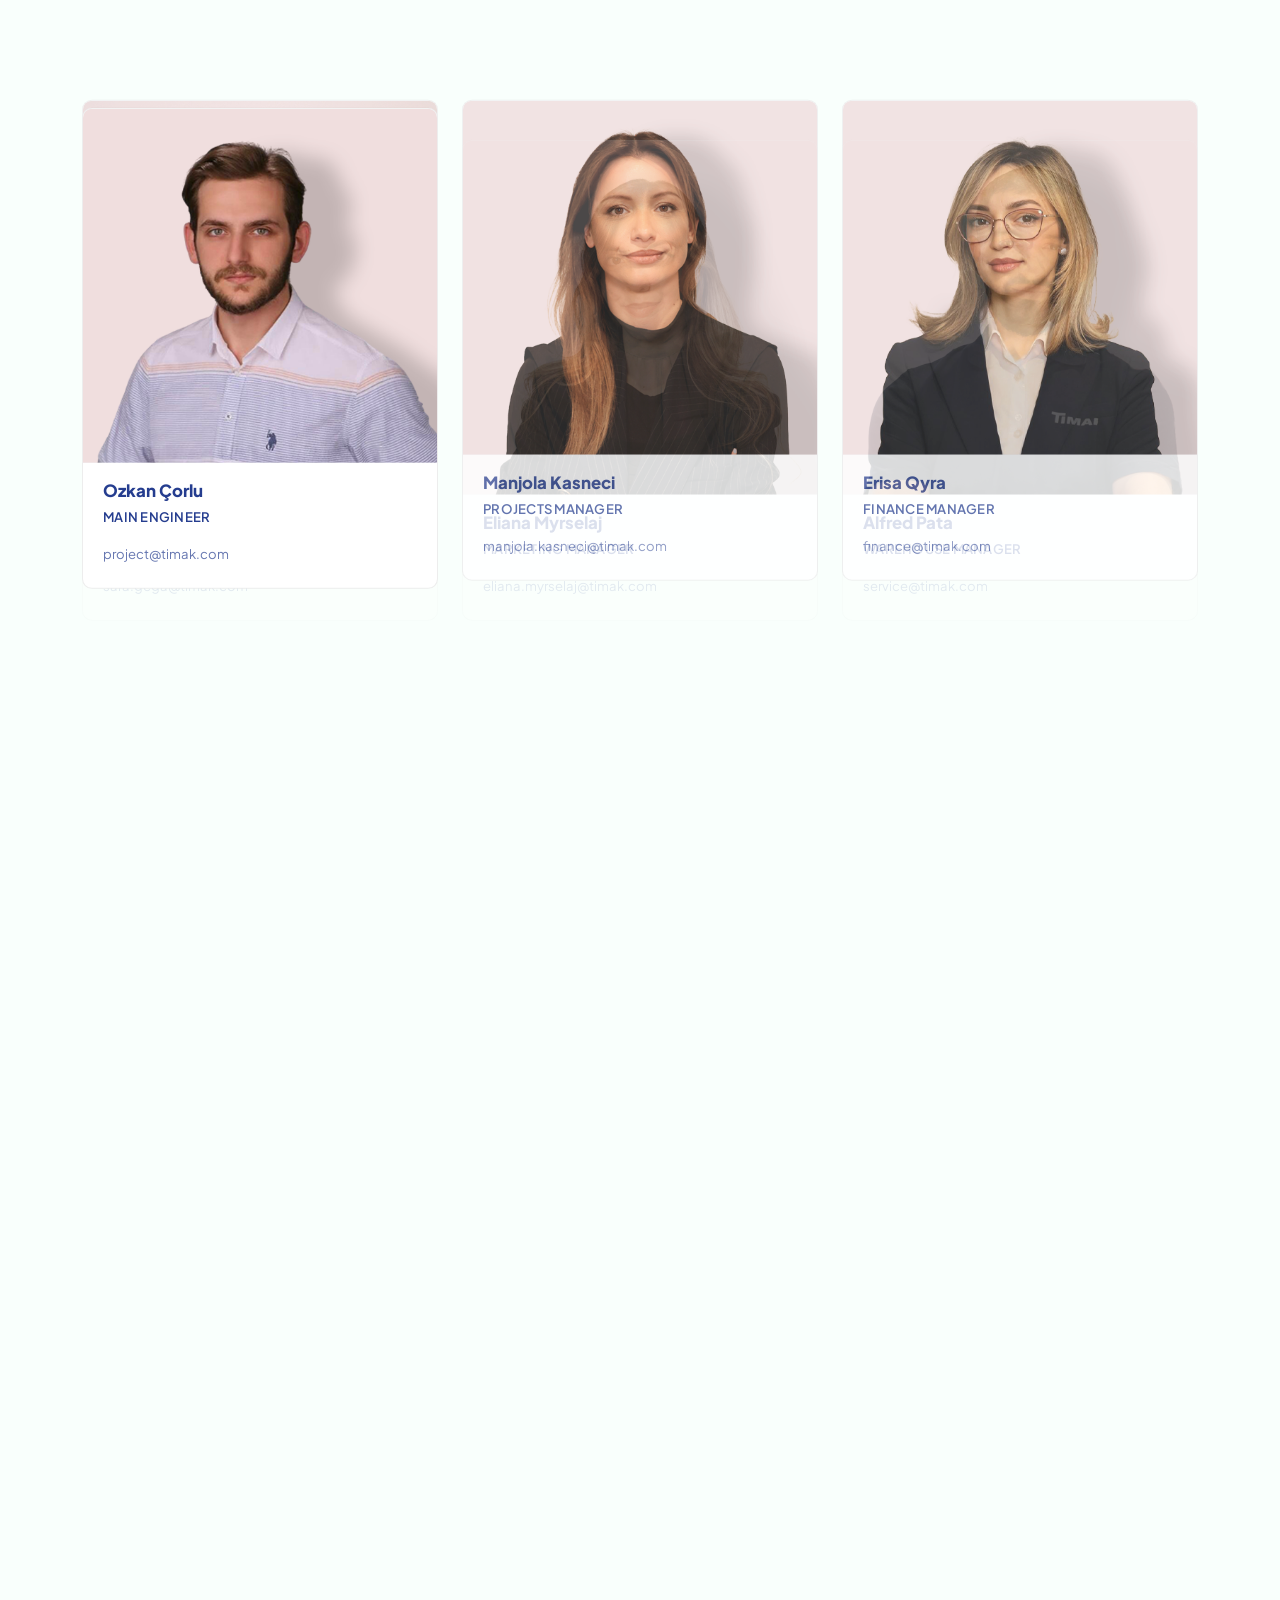
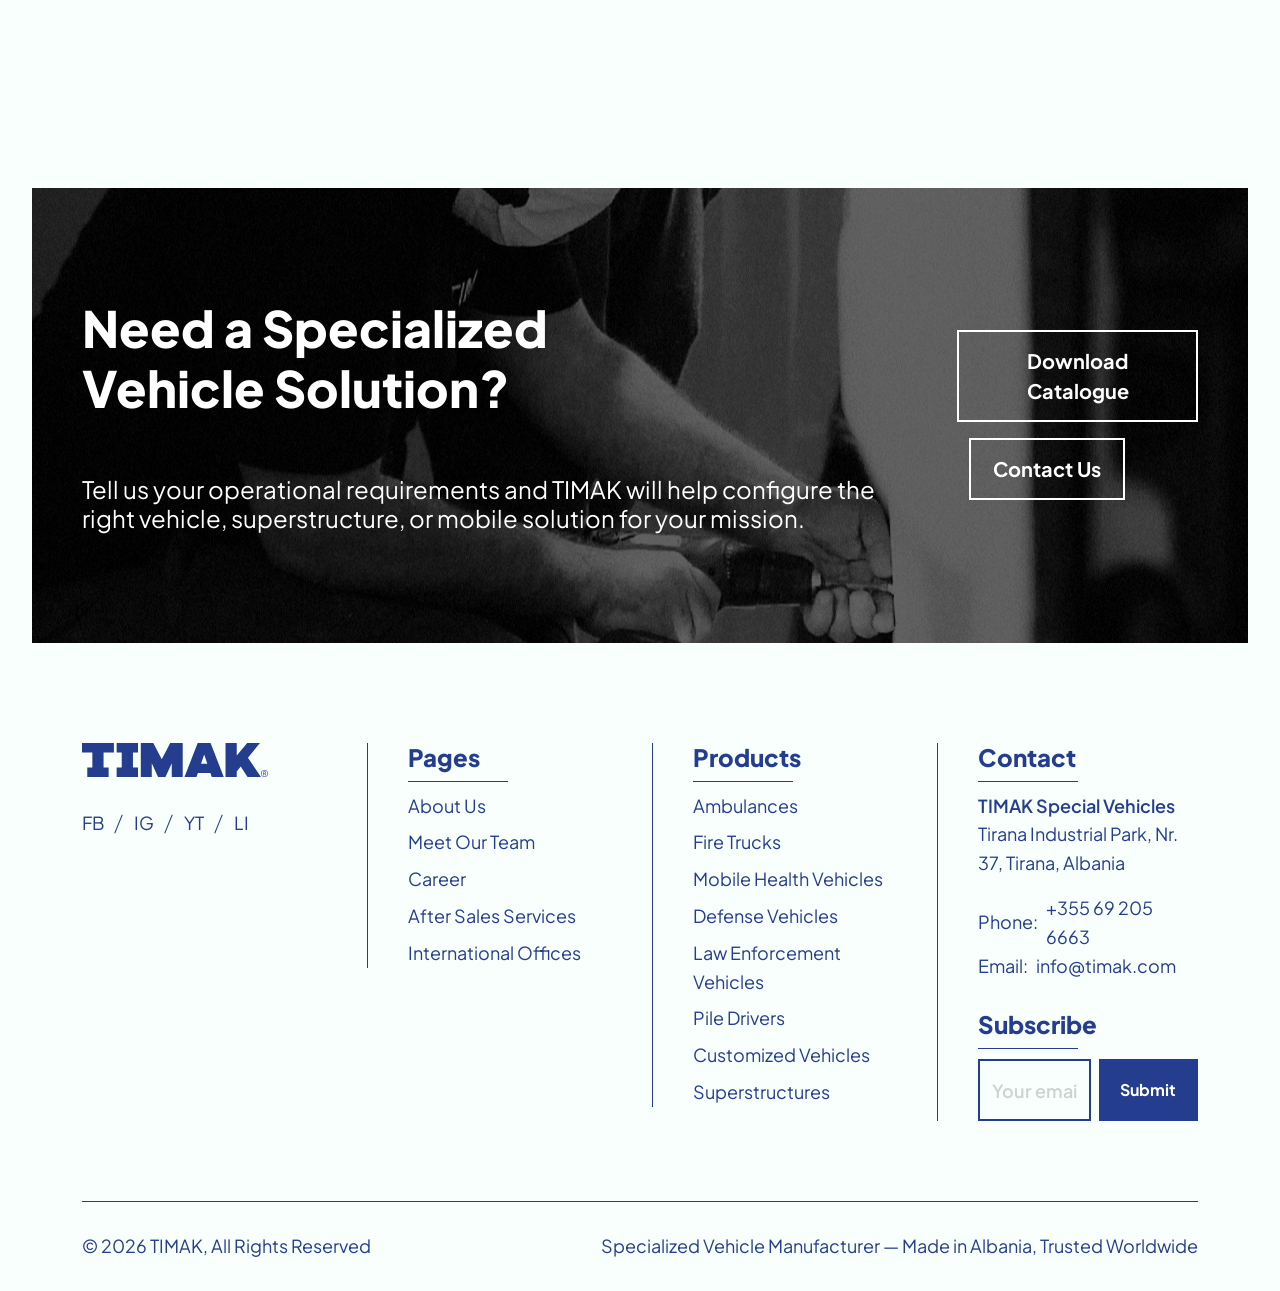
==== commit 8ee642b9: "Full-bleed homepage hero and TIMAK divisions product structure - Remove hero section width cap so it" ====
--- a/index.html
+++ b/index.html
@@ -174,26 +174,31 @@
 												</svg>
 											</span>
 										</a>
-										<div class="dropdown-menu dropdown-menu-lg">
-											<div class="row">
-												<div class="col-lg-6">
-													<div class="d-flex flex-column">
-														<a class="dropdown-item" href="products.html#ambulances" aria-label="single-pages"><span class="link-hover-animation-1" data-i18n="nav.products.ambulances">Ambulances</span></a>
-														<a class="dropdown-item" href="products.html#firefighting-vehicles" aria-label="single-pages"><span class="link-hover-animation-1" data-i18n="nav.products.firefighting">Firefighting Vehicles</span></a>
-														<a class="dropdown-item" href="products.html#mobile-health-vehicles" aria-label="single-pages"><span class="link-hover-animation-1" data-i18n="nav.products.mobileHealth">Mobile Health Vehicles</span></a>
-														<a class="dropdown-item" href="products.html#law-enforcement-vehicles" aria-label="single-pages"><span class="link-hover-animation-1" data-i18n="nav.products.lawEnforcement">Law Enforcement Vehicles</span></a>
-													</div>
-												</div>
-												<div class="col-lg-6">
-													<div class="d-flex flex-column dropdown-items-separator separator">
-														<a class="dropdown-item" href="products.html#defence-vehicles" aria-label="single-pages"><span class="link-hover-animation-1" data-i18n="nav.products.defence">Defence Vehicles</span></a>
-														<a class="dropdown-item" href="products.html#pile-drivers" aria-label="single-pages"><span class="link-hover-animation-1" data-i18n="nav.products.pileDrivers">Pile Drivers</span></a>
-														<a class="dropdown-item" href="products.html#customized-vehicles" aria-label="single-pages"><span class="link-hover-animation-1" data-i18n="nav.products.customized">Customized Vehicles</span></a>
-														<a class="dropdown-item" href="products.html#superstructures" aria-label="single-pages"><span class="link-hover-animation-1" data-i18n="nav.products.superstructures">SuperStructures</span></a>
-													</div>
+										<div class="dropdown-menu dropdown-menu-lg dropdown-menu-divisions">
+										<div class="row">
+											<div class="col-lg-6">
+												<div class="d-flex flex-column">
+													<span class="dropdown-division-label" data-i18n="nav.products.division.emergency">TIMAK Emergency</span>
+													<a class="dropdown-item dropdown-item-nested" href="products.html#ambulances" data-category="ambulances" aria-label="single-pages"><span class="link-hover-animation-1" data-i18n="nav.products.ambulances">Ambulances</span></a>
+													<a class="dropdown-item dropdown-item-nested" href="products.html#firefighting-vehicles" data-category="firefighting-vehicles" aria-label="single-pages"><span class="link-hover-animation-1" data-i18n="nav.products.firefighting">Firefighting Vehicles</span></a>
+													<a class="dropdown-item dropdown-item-nested" href="products.html#mobile-health-vehicles" data-category="mobile-health-vehicles" aria-label="single-pages"><span class="link-hover-animation-1" data-i18n="nav.products.mobileHealth">Mobile Health Vehicles</span></a>
+													<span class="dropdown-division-label dropdown-division-label-spaced" data-i18n="nav.products.division.defence">TIMAK Defence</span>
+													<a class="dropdown-item dropdown-item-nested" href="products.html#defence-vehicles" data-category="defence-vehicles" aria-label="single-pages"><span class="link-hover-animation-1" data-i18n="nav.products.defence">Defence Vehicles</span></a>
+													<a class="dropdown-item dropdown-item-nested" href="products.html#law-enforcement-vehicles" data-category="law-enforcement-vehicles" aria-label="single-pages"><span class="link-hover-animation-1" data-i18n="nav.products.lawEnforcement">Law Enforcement Vehicles</span></a>
 												</div>
 											</div>
-										</div>
+											<div class="col-lg-6">
+												<div class="d-flex flex-column dropdown-items-separator separator">
+													<span class="dropdown-division-label" data-i18n="nav.products.division.groundworks">TIMAK Groundworks</span>
+													<a class="dropdown-item dropdown-item-nested" href="products.html#pile-drivers" data-category="pile-drivers" aria-label="single-pages"><span class="link-hover-animation-1" data-i18n="nav.products.pileDrivers">Pile Drivers</span></a>
+													<span class="dropdown-division-label dropdown-division-label-spaced" data-i18n="nav.products.division.utility">TIMAK Utility</span>
+													<a class="dropdown-item dropdown-item-nested" href="products.html#superstructures" data-category="superstructures" aria-label="single-pages"><span class="link-hover-animation-1" data-i18n="nav.products.superstructures">SuperStructures</span></a>
+													<span class="dropdown-division-label dropdown-division-label-spaced" data-i18n="nav.products.division.engineering">TIMAK Engineering</span>
+													<a class="dropdown-item dropdown-item-nested" href="products.html#customized-vehicles" data-category="customized-vehicles" aria-label="single-pages"><span class="link-hover-animation-1" data-i18n="nav.products.customized">Customized Vehicles</span></a>
+												</div>
+											</div>
+										</div>
+									</div>
 									</li>
 									<li class="nav-item">
 										<a class="nav-link" href="after-sales-services.html" aria-label="nav-links" data-i18n="nav.afterSales">After Sales Services</a>
@@ -267,26 +272,31 @@
 										</svg>
 									</span>
 								</a>
-								<div class="dropdown-menu dropdown-menu-lg">
-									<div class="row">
-										<div class="col-lg-6">
-											<div class="d-flex flex-column">
-												<a class="dropdown-item" href="products.html#ambulances" aria-label="single-pages"><span class="link-hover-animation-1" data-i18n="nav.products.ambulances">Ambulances</span></a>
-												<a class="dropdown-item" href="products.html#firefighting-vehicles" aria-label="single-pages"><span class="link-hover-animation-1" data-i18n="nav.products.firefighting">Firefighting Vehicles</span></a>
-												<a class="dropdown-item" href="products.html#mobile-health-vehicles" aria-label="single-pages"><span class="link-hover-animation-1" data-i18n="nav.products.mobileHealth">Mobile Health Vehicles</span></a>
-												<a class="dropdown-item" href="products.html#law-enforcement-vehicles" aria-label="single-pages"><span class="link-hover-animation-1" data-i18n="nav.products.lawEnforcement">Law Enforcement Vehicles</span></a>
+								<div class="dropdown-menu dropdown-menu-lg dropdown-menu-divisions">
+										<div class="row">
+											<div class="col-lg-6">
+												<div class="d-flex flex-column">
+													<span class="dropdown-division-label" data-i18n="nav.products.division.emergency">TIMAK Emergency</span>
+													<a class="dropdown-item dropdown-item-nested" href="products.html#ambulances" data-category="ambulances" aria-label="single-pages"><span class="link-hover-animation-1" data-i18n="nav.products.ambulances">Ambulances</span></a>
+													<a class="dropdown-item dropdown-item-nested" href="products.html#firefighting-vehicles" data-category="firefighting-vehicles" aria-label="single-pages"><span class="link-hover-animation-1" data-i18n="nav.products.firefighting">Firefighting Vehicles</span></a>
+													<a class="dropdown-item dropdown-item-nested" href="products.html#mobile-health-vehicles" data-category="mobile-health-vehicles" aria-label="single-pages"><span class="link-hover-animation-1" data-i18n="nav.products.mobileHealth">Mobile Health Vehicles</span></a>
+													<span class="dropdown-division-label dropdown-division-label-spaced" data-i18n="nav.products.division.defence">TIMAK Defence</span>
+													<a class="dropdown-item dropdown-item-nested" href="products.html#defence-vehicles" data-category="defence-vehicles" aria-label="single-pages"><span class="link-hover-animation-1" data-i18n="nav.products.defence">Defence Vehicles</span></a>
+													<a class="dropdown-item dropdown-item-nested" href="products.html#law-enforcement-vehicles" data-category="law-enforcement-vehicles" aria-label="single-pages"><span class="link-hover-animation-1" data-i18n="nav.products.lawEnforcement">Law Enforcement Vehicles</span></a>
+												</div>
 											</div>
-										</div>
-										<div class="col-lg-6">
-											<div class="d-flex flex-column dropdown-items-separator separator">
-												<a class="dropdown-item" href="products.html#defence-vehicles" aria-label="single-pages"><span class="link-hover-animation-1" data-i18n="nav.products.defence">Defence Vehicles</span></a>
-												<a class="dropdown-item" href="products.html#pile-drivers" aria-label="single-pages"><span class="link-hover-animation-1" data-i18n="nav.products.pileDrivers">Pile Drivers</span></a>
-												<a class="dropdown-item" href="products.html#customized-vehicles" aria-label="single-pages"><span class="link-hover-animation-1" data-i18n="nav.products.customized">Customized Vehicles</span></a>
-												<a class="dropdown-item" href="products.html#superstructures" aria-label="single-pages"><span class="link-hover-animation-1" data-i18n="nav.products.superstructures">SuperStructures</span></a>
+											<div class="col-lg-6">
+												<div class="d-flex flex-column dropdown-items-separator separator">
+													<span class="dropdown-division-label" data-i18n="nav.products.division.groundworks">TIMAK Groundworks</span>
+													<a class="dropdown-item dropdown-item-nested" href="products.html#pile-drivers" data-category="pile-drivers" aria-label="single-pages"><span class="link-hover-animation-1" data-i18n="nav.products.pileDrivers">Pile Drivers</span></a>
+													<span class="dropdown-division-label dropdown-division-label-spaced" data-i18n="nav.products.division.utility">TIMAK Utility</span>
+													<a class="dropdown-item dropdown-item-nested" href="products.html#superstructures" data-category="superstructures" aria-label="single-pages"><span class="link-hover-animation-1" data-i18n="nav.products.superstructures">SuperStructures</span></a>
+													<span class="dropdown-division-label dropdown-division-label-spaced" data-i18n="nav.products.division.engineering">TIMAK Engineering</span>
+													<a class="dropdown-item dropdown-item-nested" href="products.html#customized-vehicles" data-category="customized-vehicles" aria-label="single-pages"><span class="link-hover-animation-1" data-i18n="nav.products.customized">Customized Vehicles</span></a>
+												</div>
 											</div>
 										</div>
 									</div>
-								</div>
 							</li>
 							<li class="nav-item">
 								<a class="nav-link" href="after-sales-services.html" aria-label="nav-links" data-i18n="nav.afterSales">After Sales Services</a>
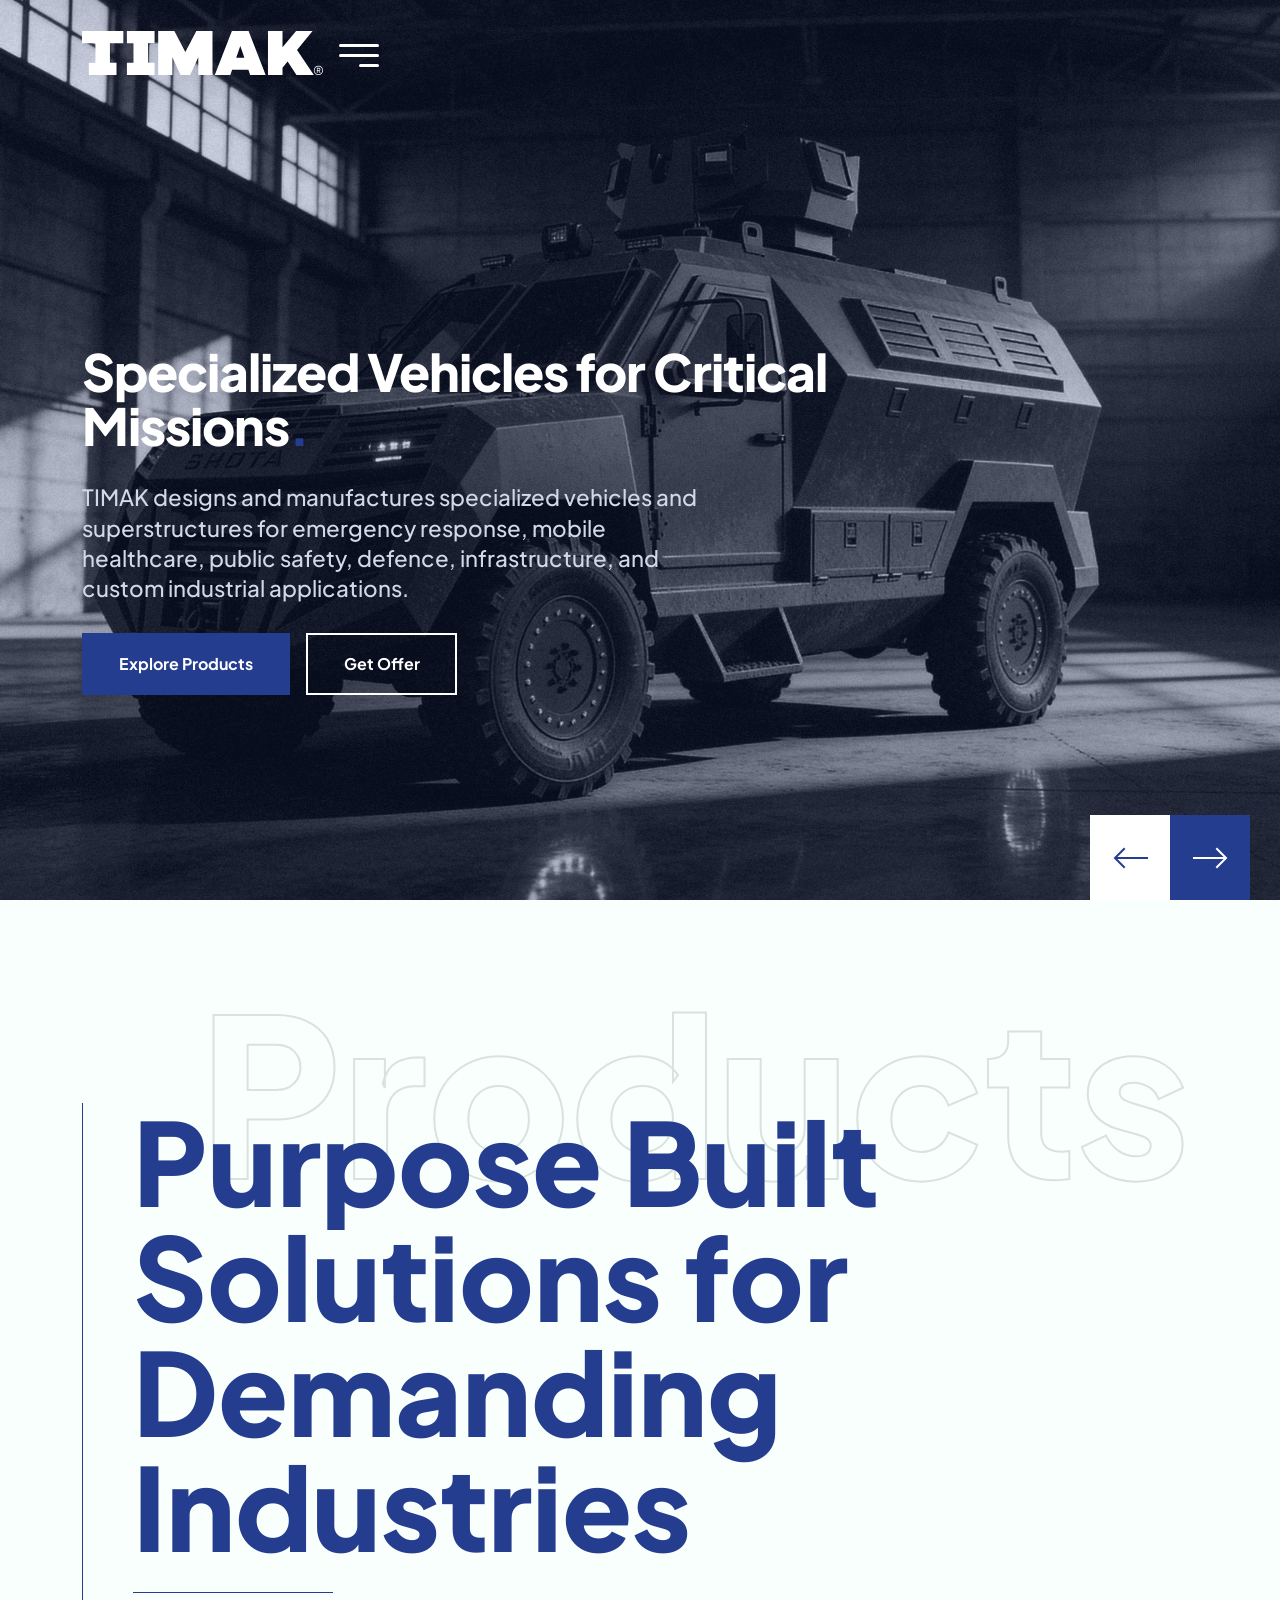
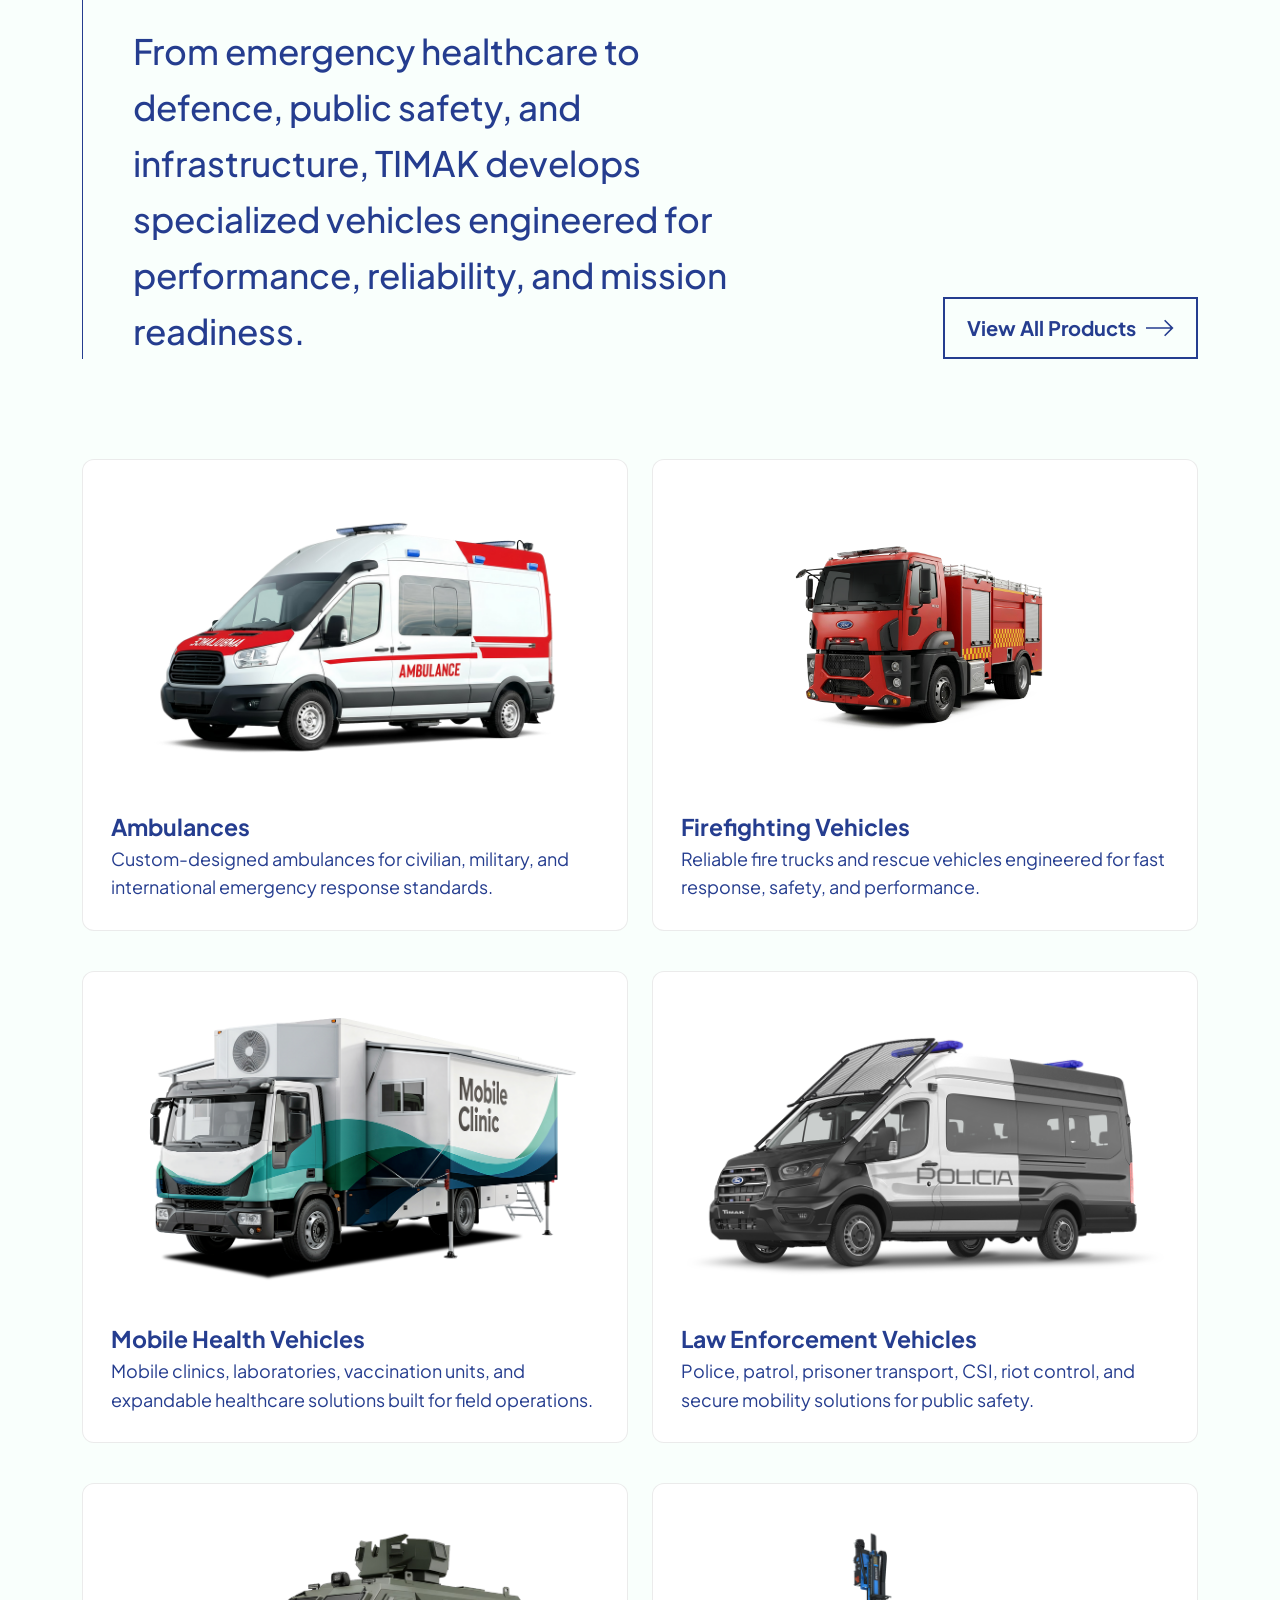
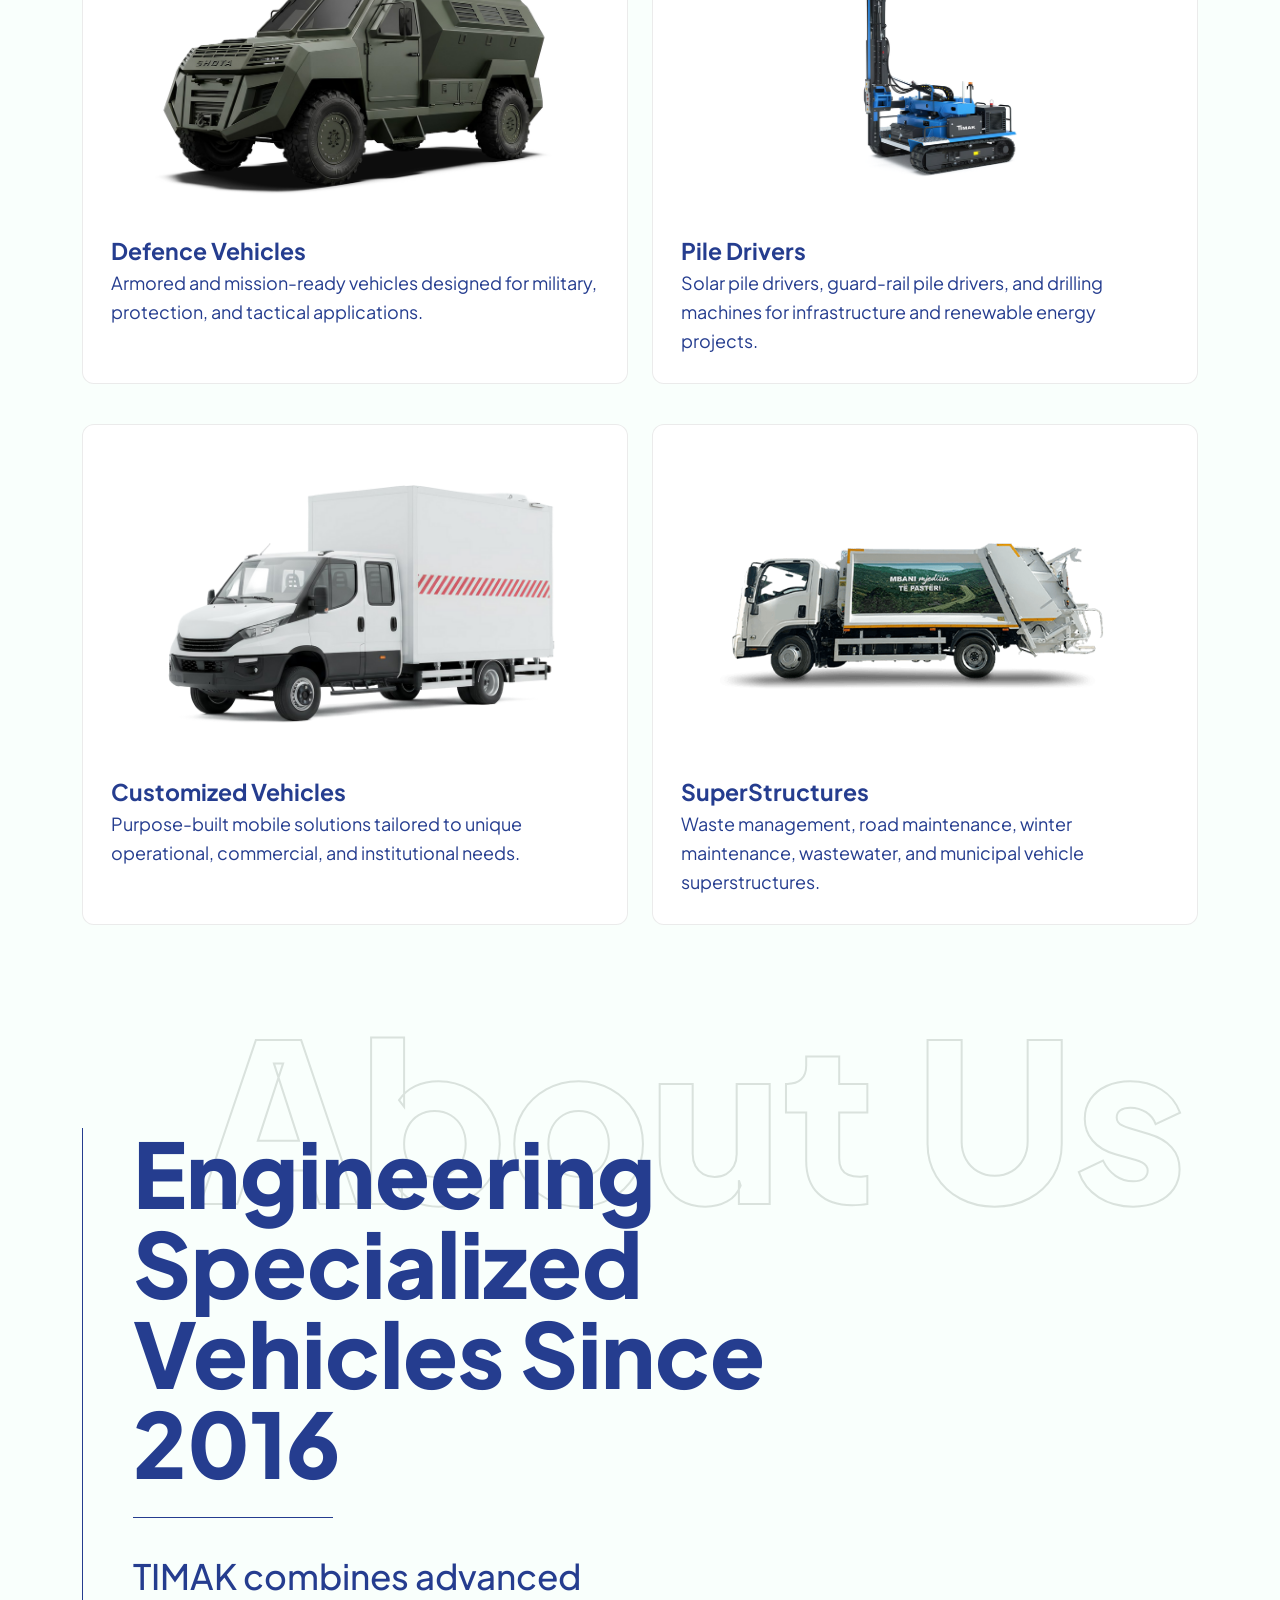
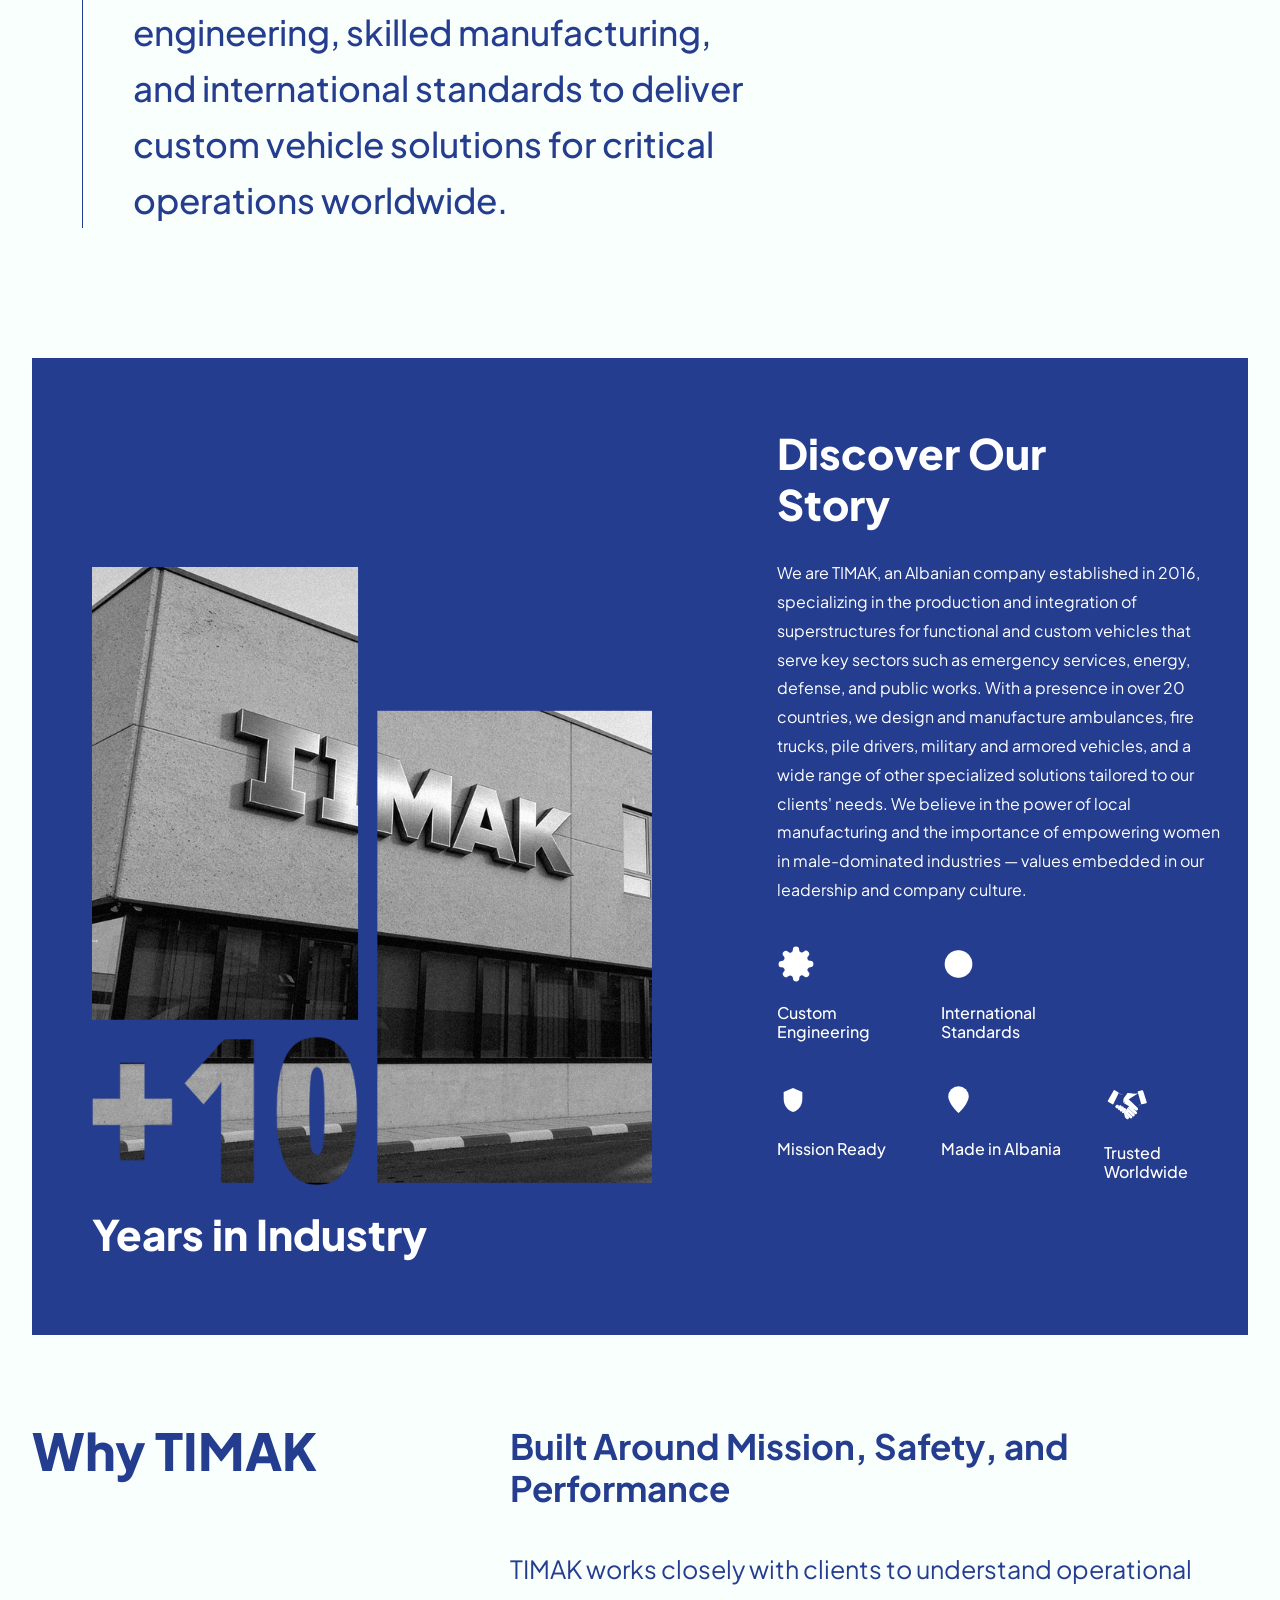
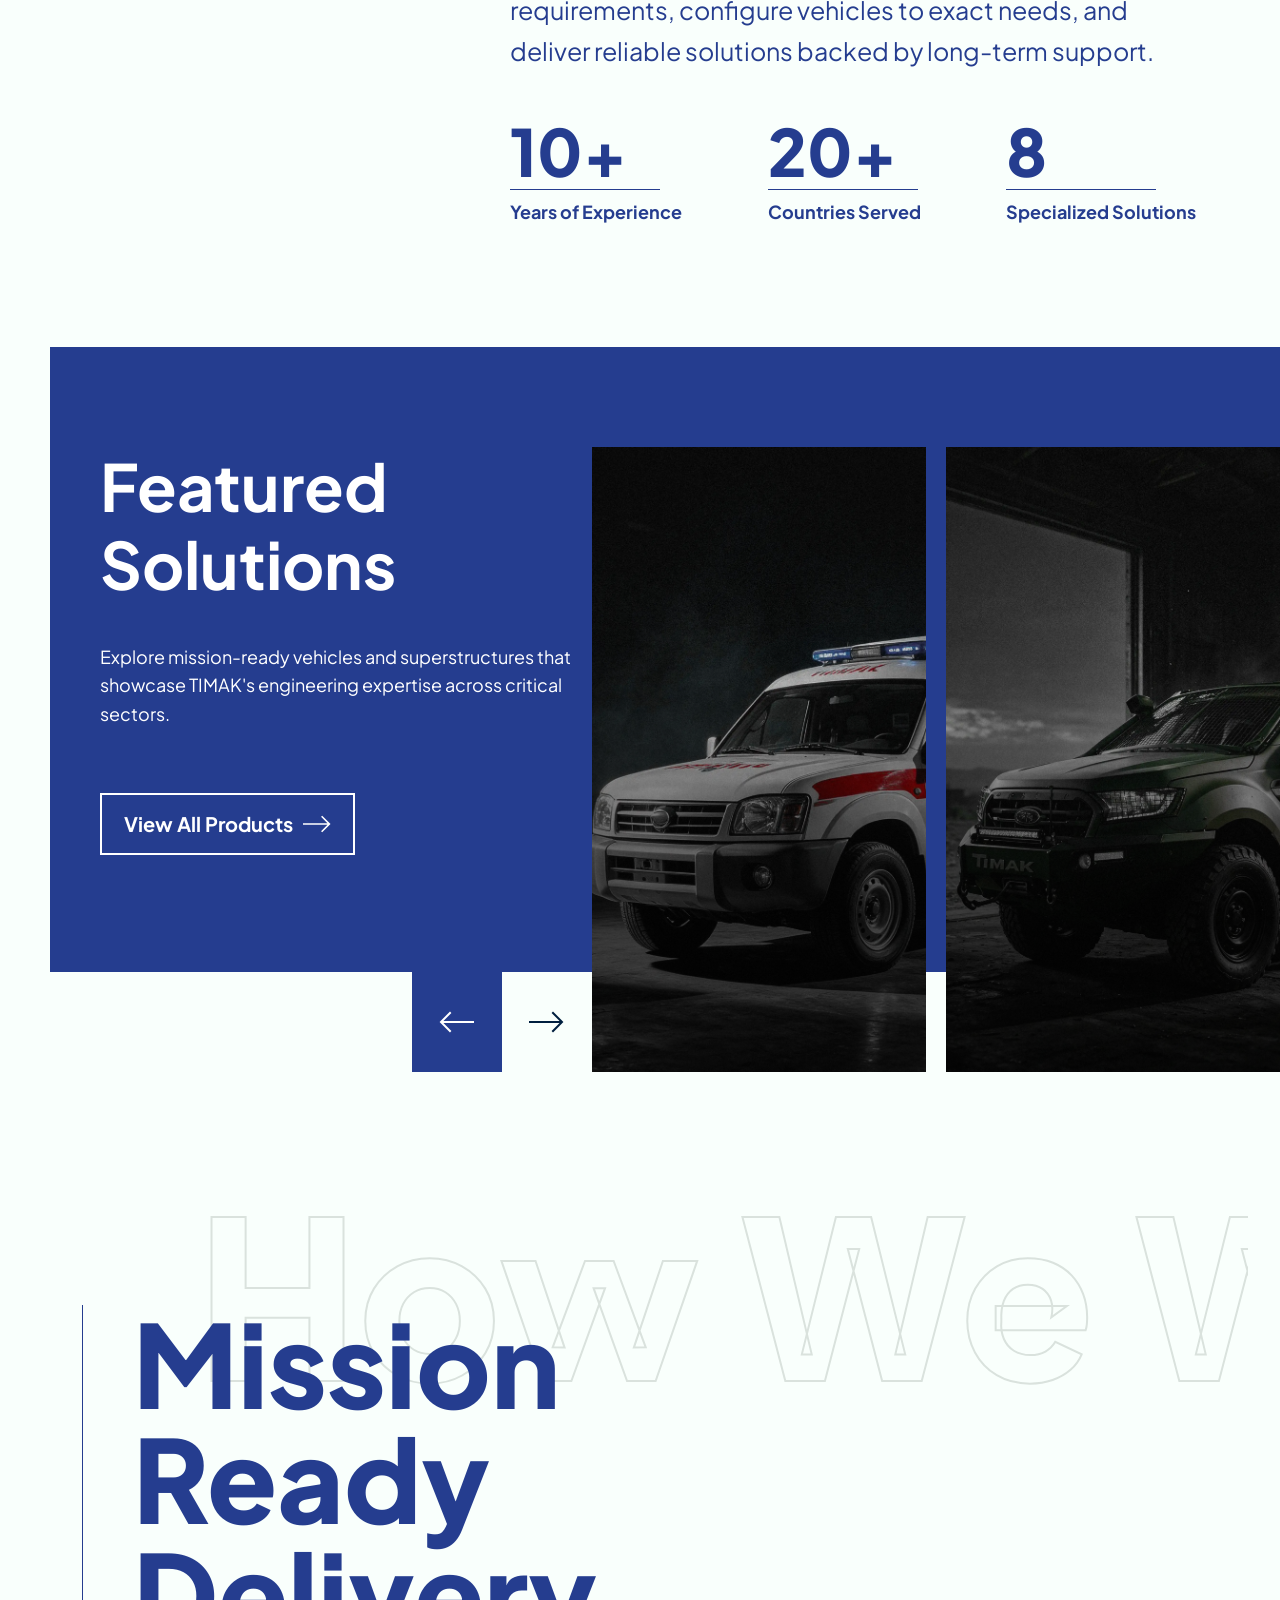
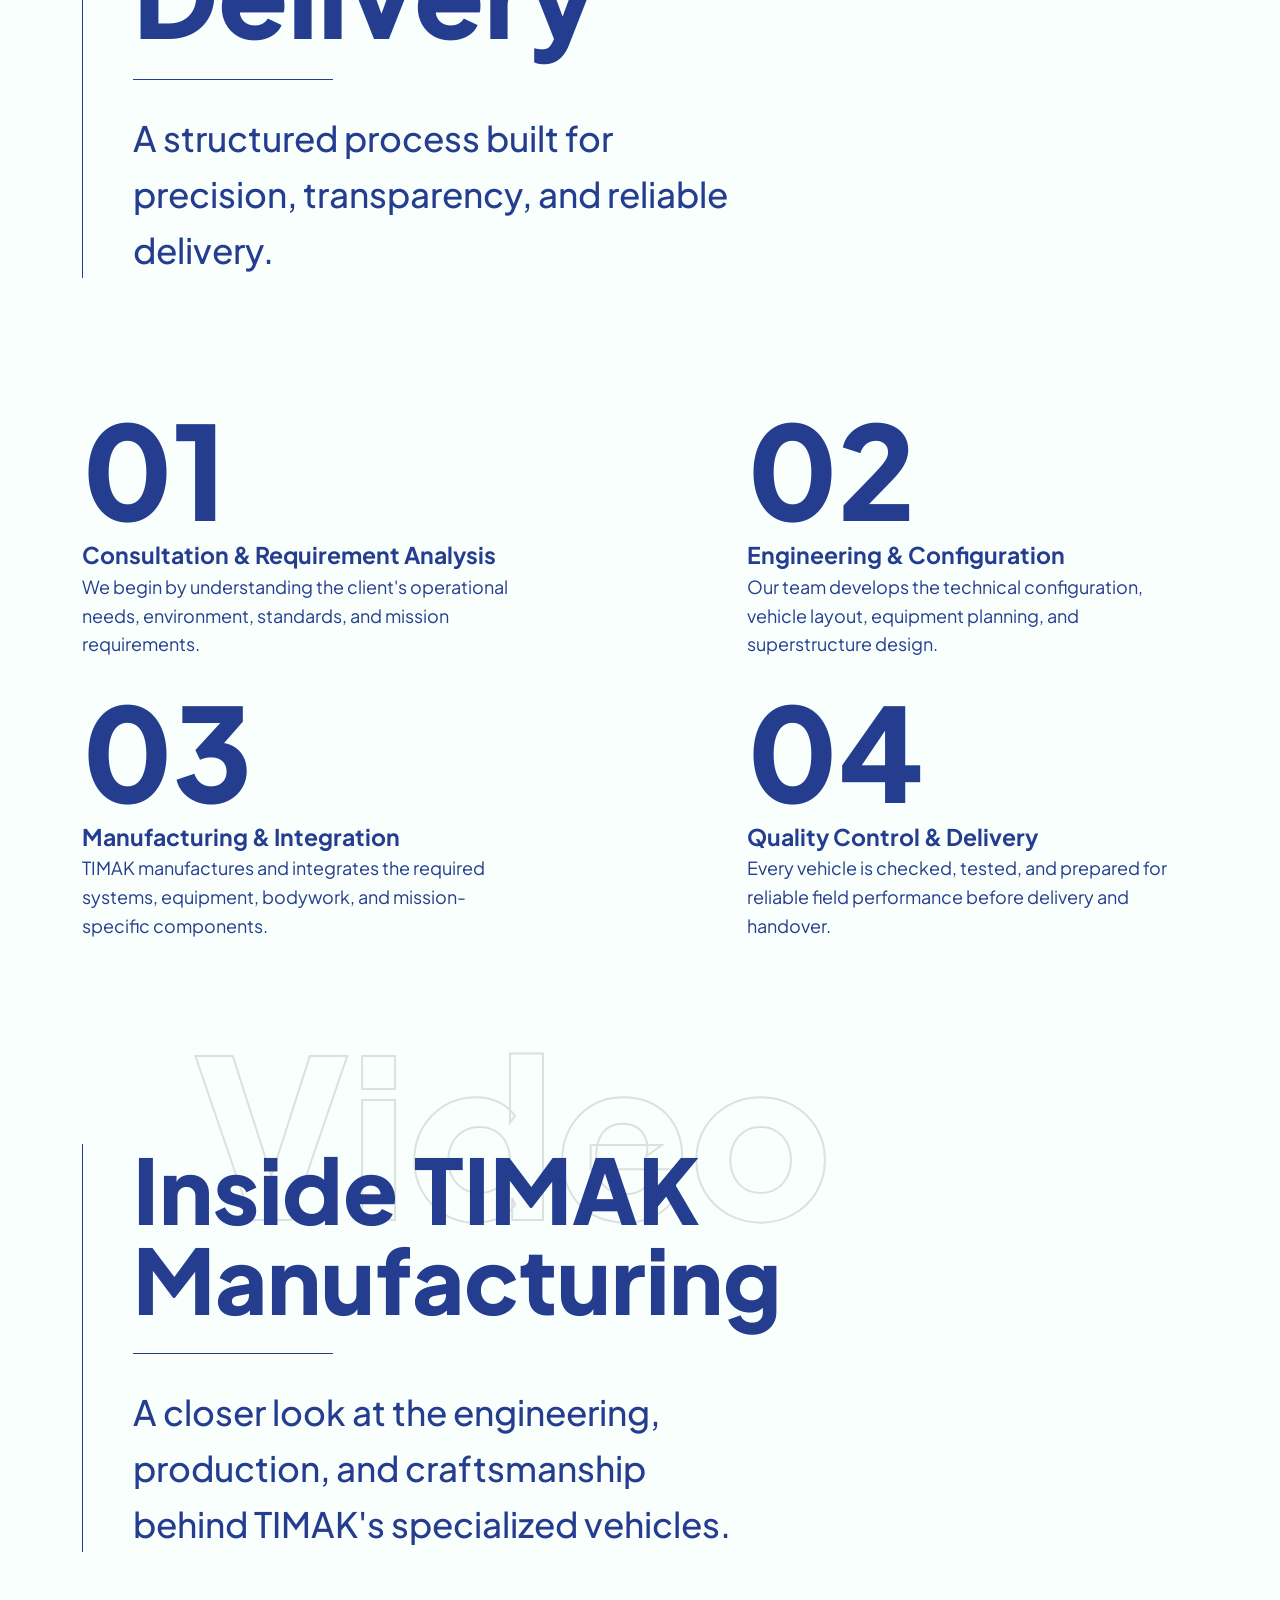
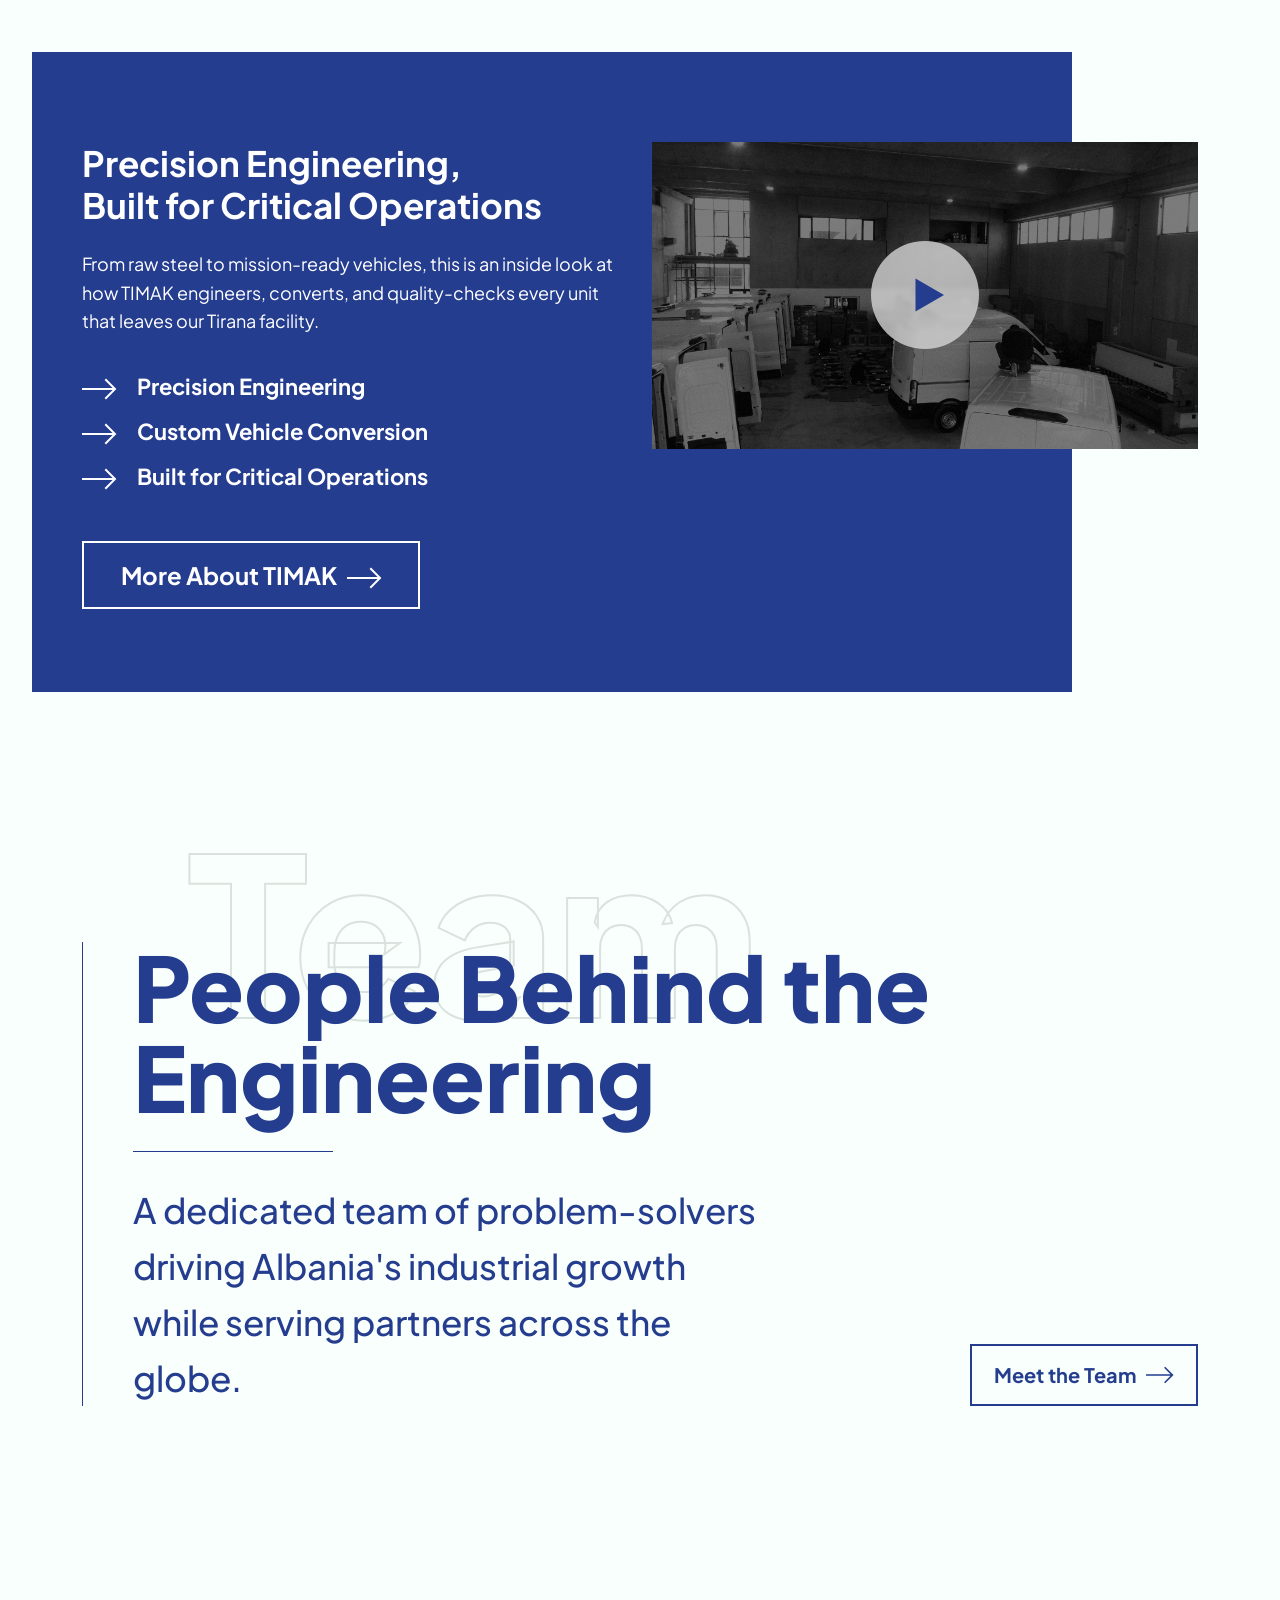
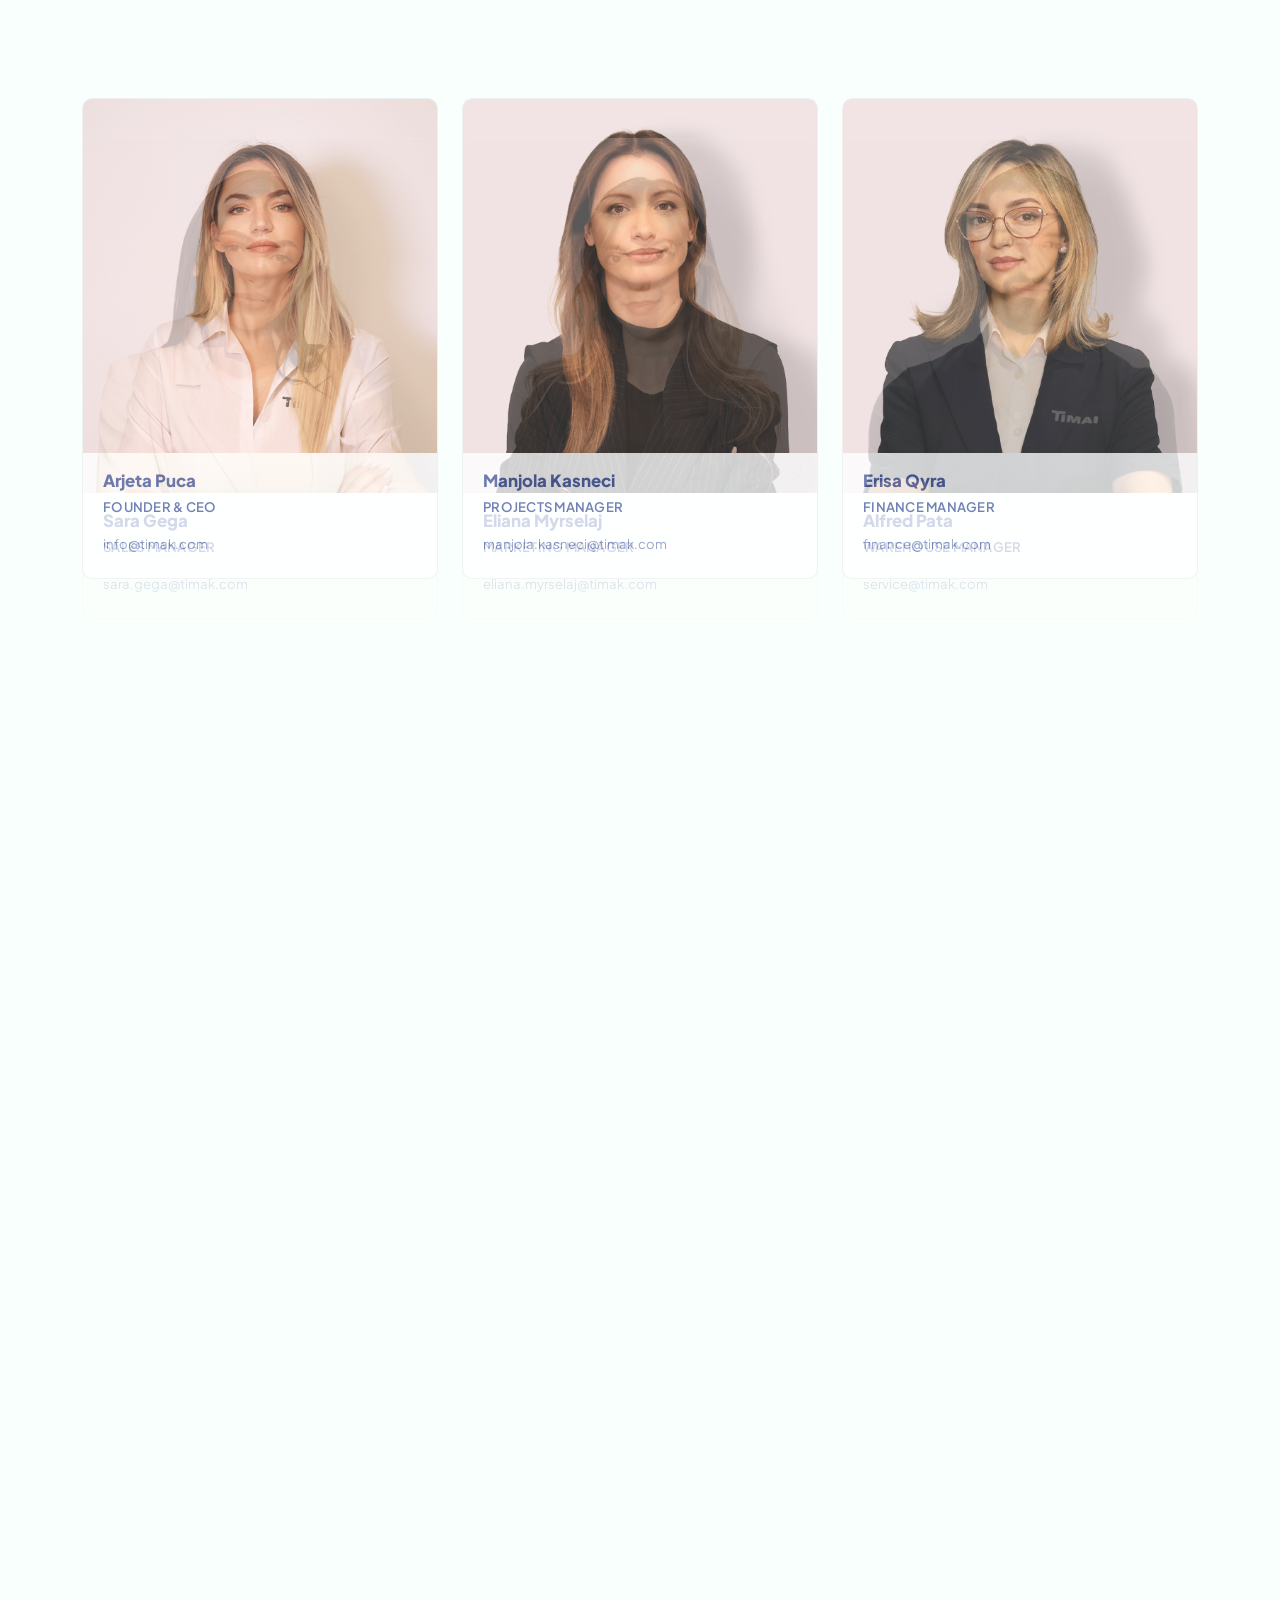
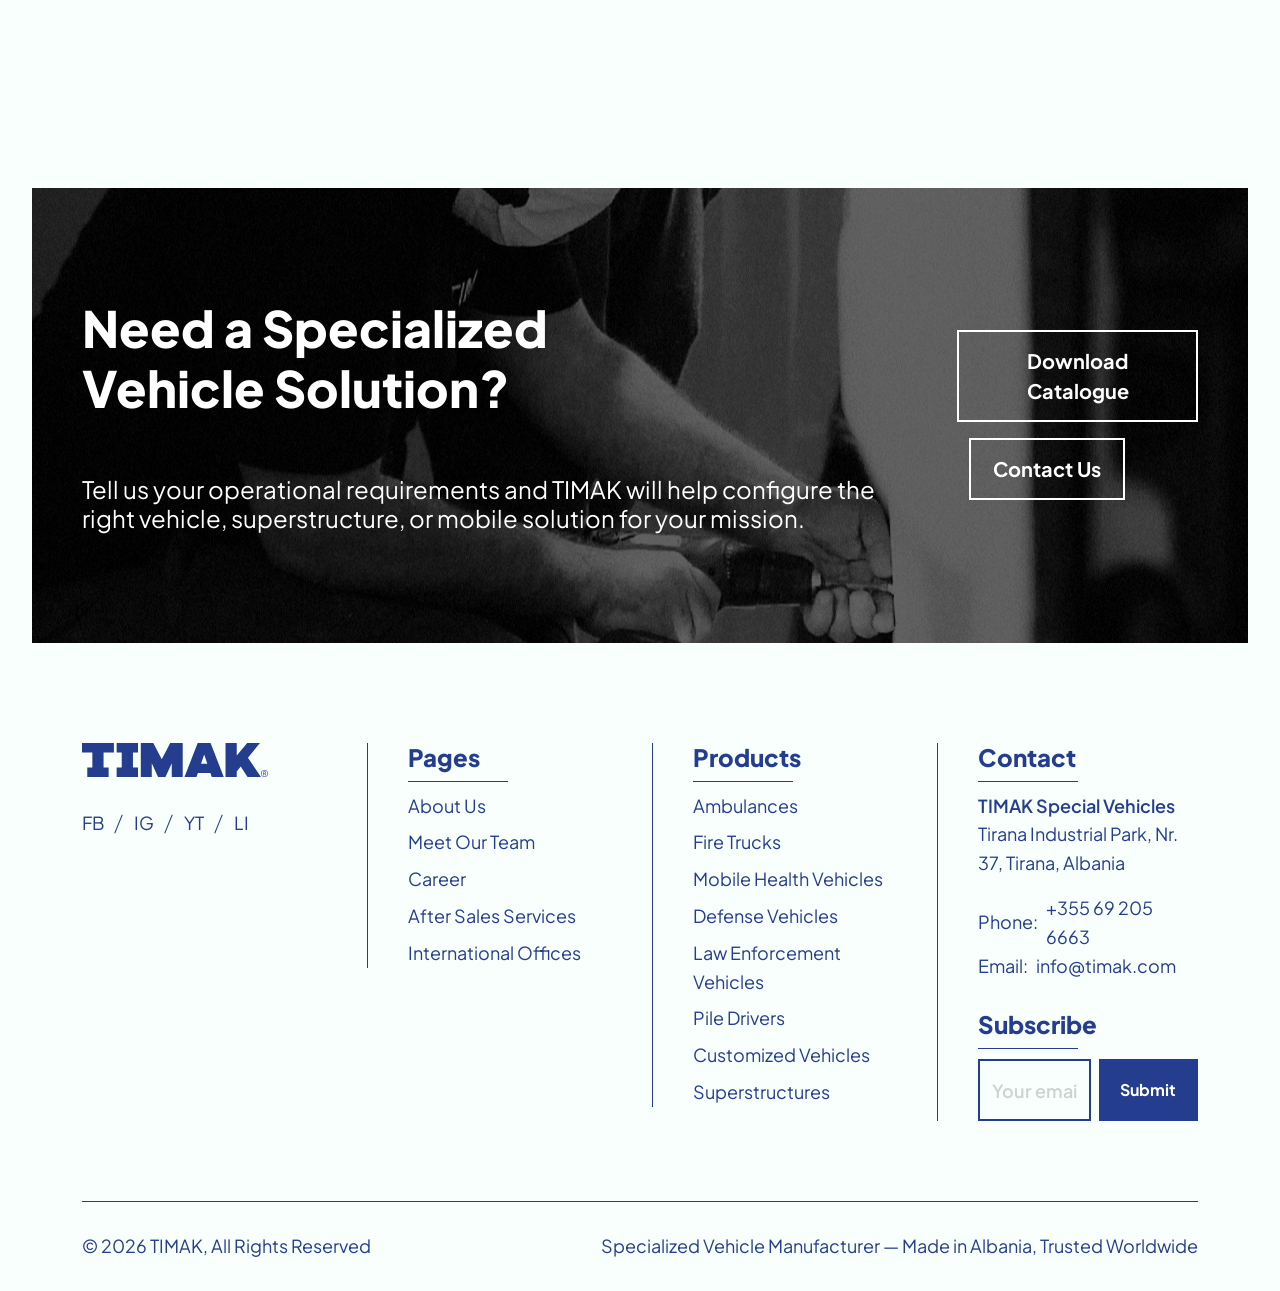
==== commit 69f83a2c: "favicon" ====
--- a/index.html
+++ b/index.html
@@ -7,7 +7,8 @@
 		<meta name="viewport" content="width=device-width, initial-scale=1">
 		<meta name="description" content="TIMAK is an Albanian manufacturer of specialized vehicles and superstructures for emergency response, mobile healthcare, defence, law enforcement, and infrastructure. Ambulances, firefighting vehicles, defence vehicles, pile drivers, and more — engineered for critical missions, trusted worldwide." data-i18n-content="seo.home.description">
 		<title data-i18n-doctitle="seo.home.title">TIMAK | Specialized Vehicle Manufacturer for Critical Missions</title>
-		<link rel="shortcut icon" type="images/png" href="assets/images/fav-icon/favicon.ico">
+		<link rel="icon" type="image/svg+xml" href="assets/images/timak-logo-vertical.svg">
+		<link rel="alternate icon" href="assets/images/fav-icon/favicon.ico">
 
 		<!-- Google fonts -->
 		<link rel="preconnect" href="https://fonts.googleapis.com">
